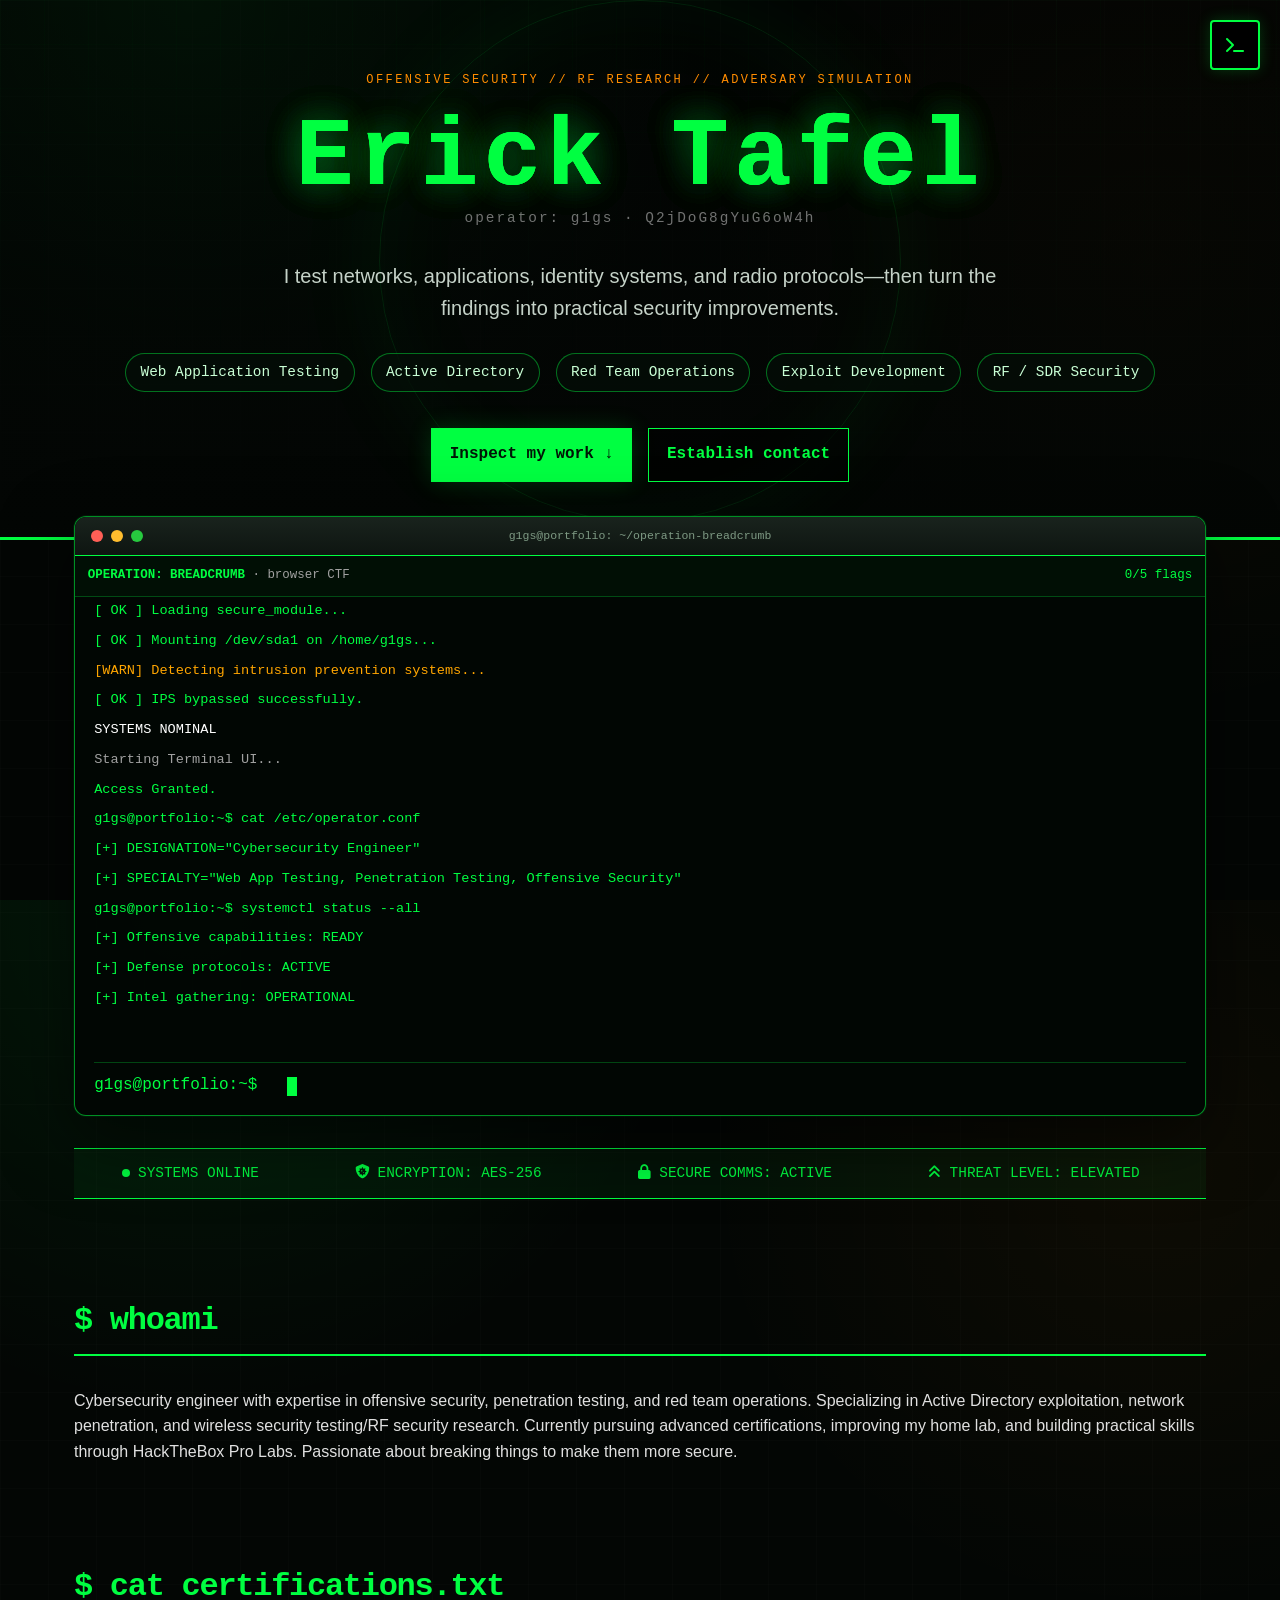
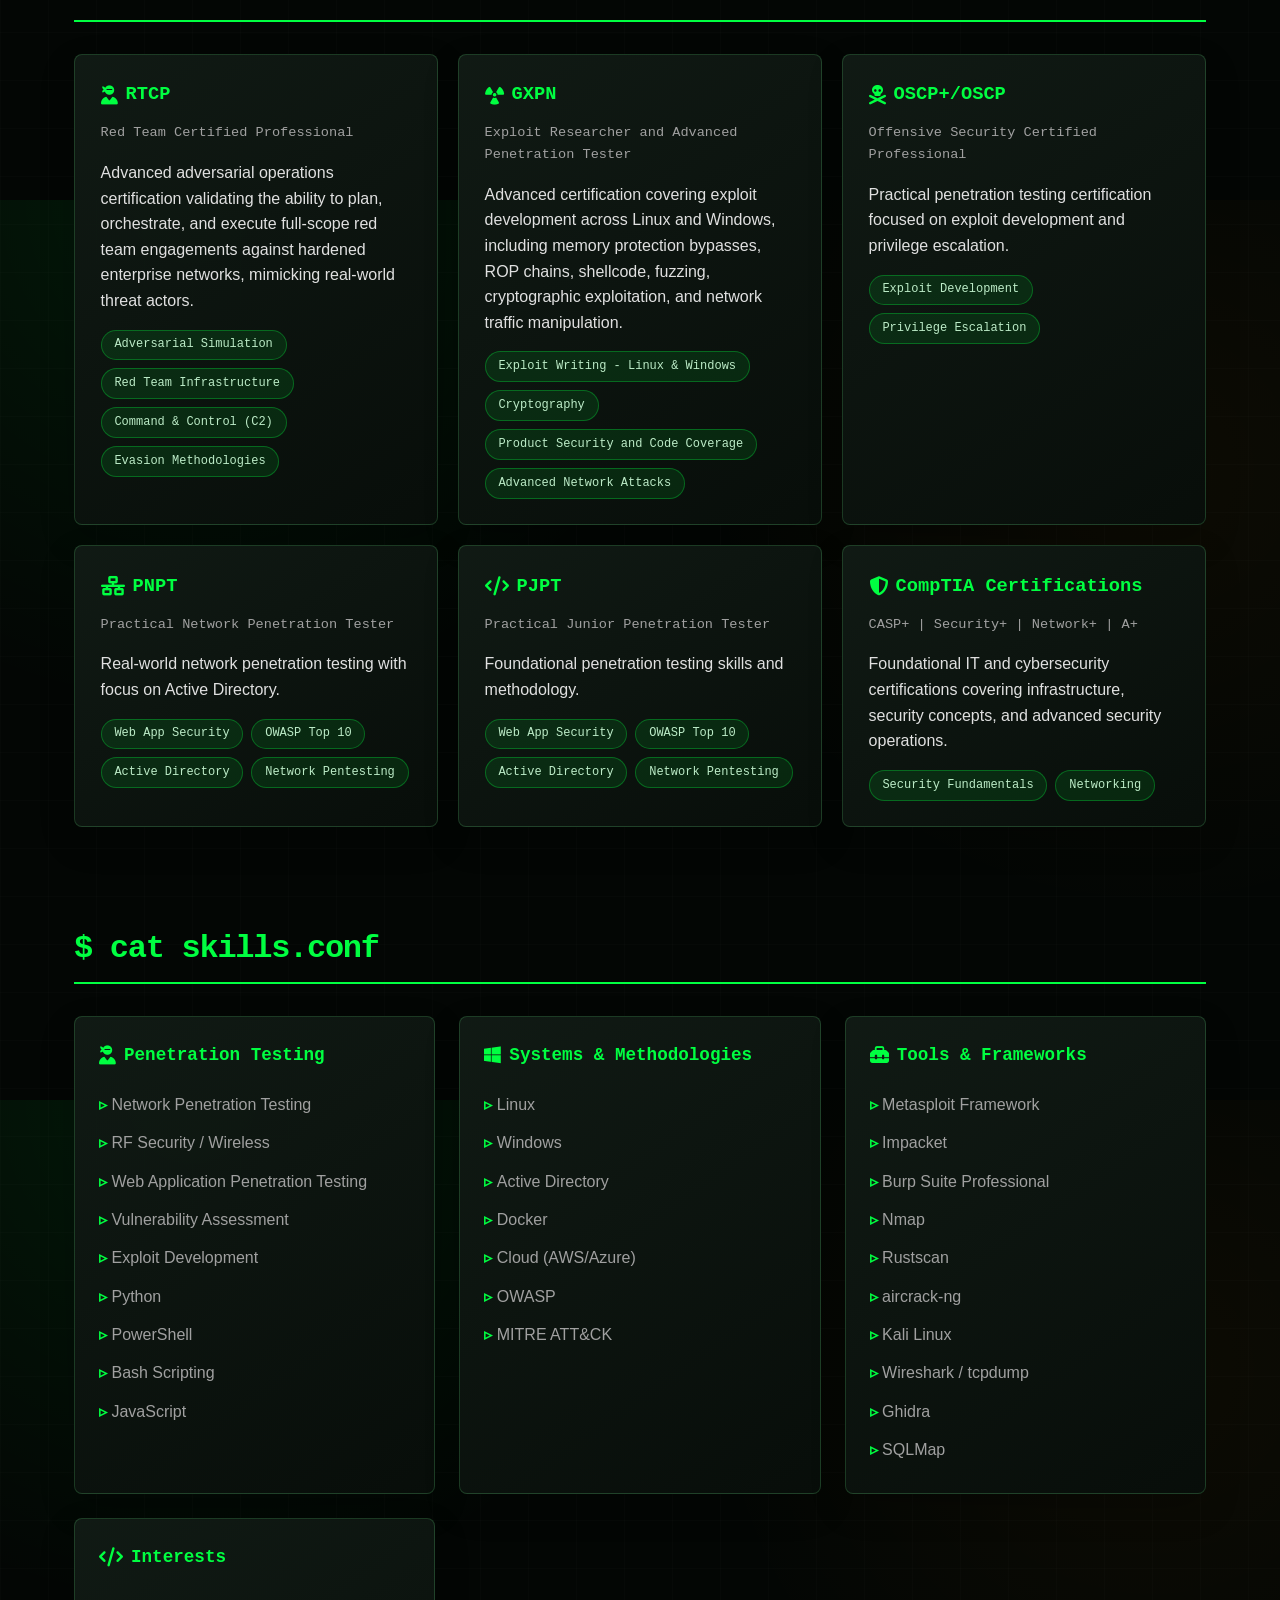
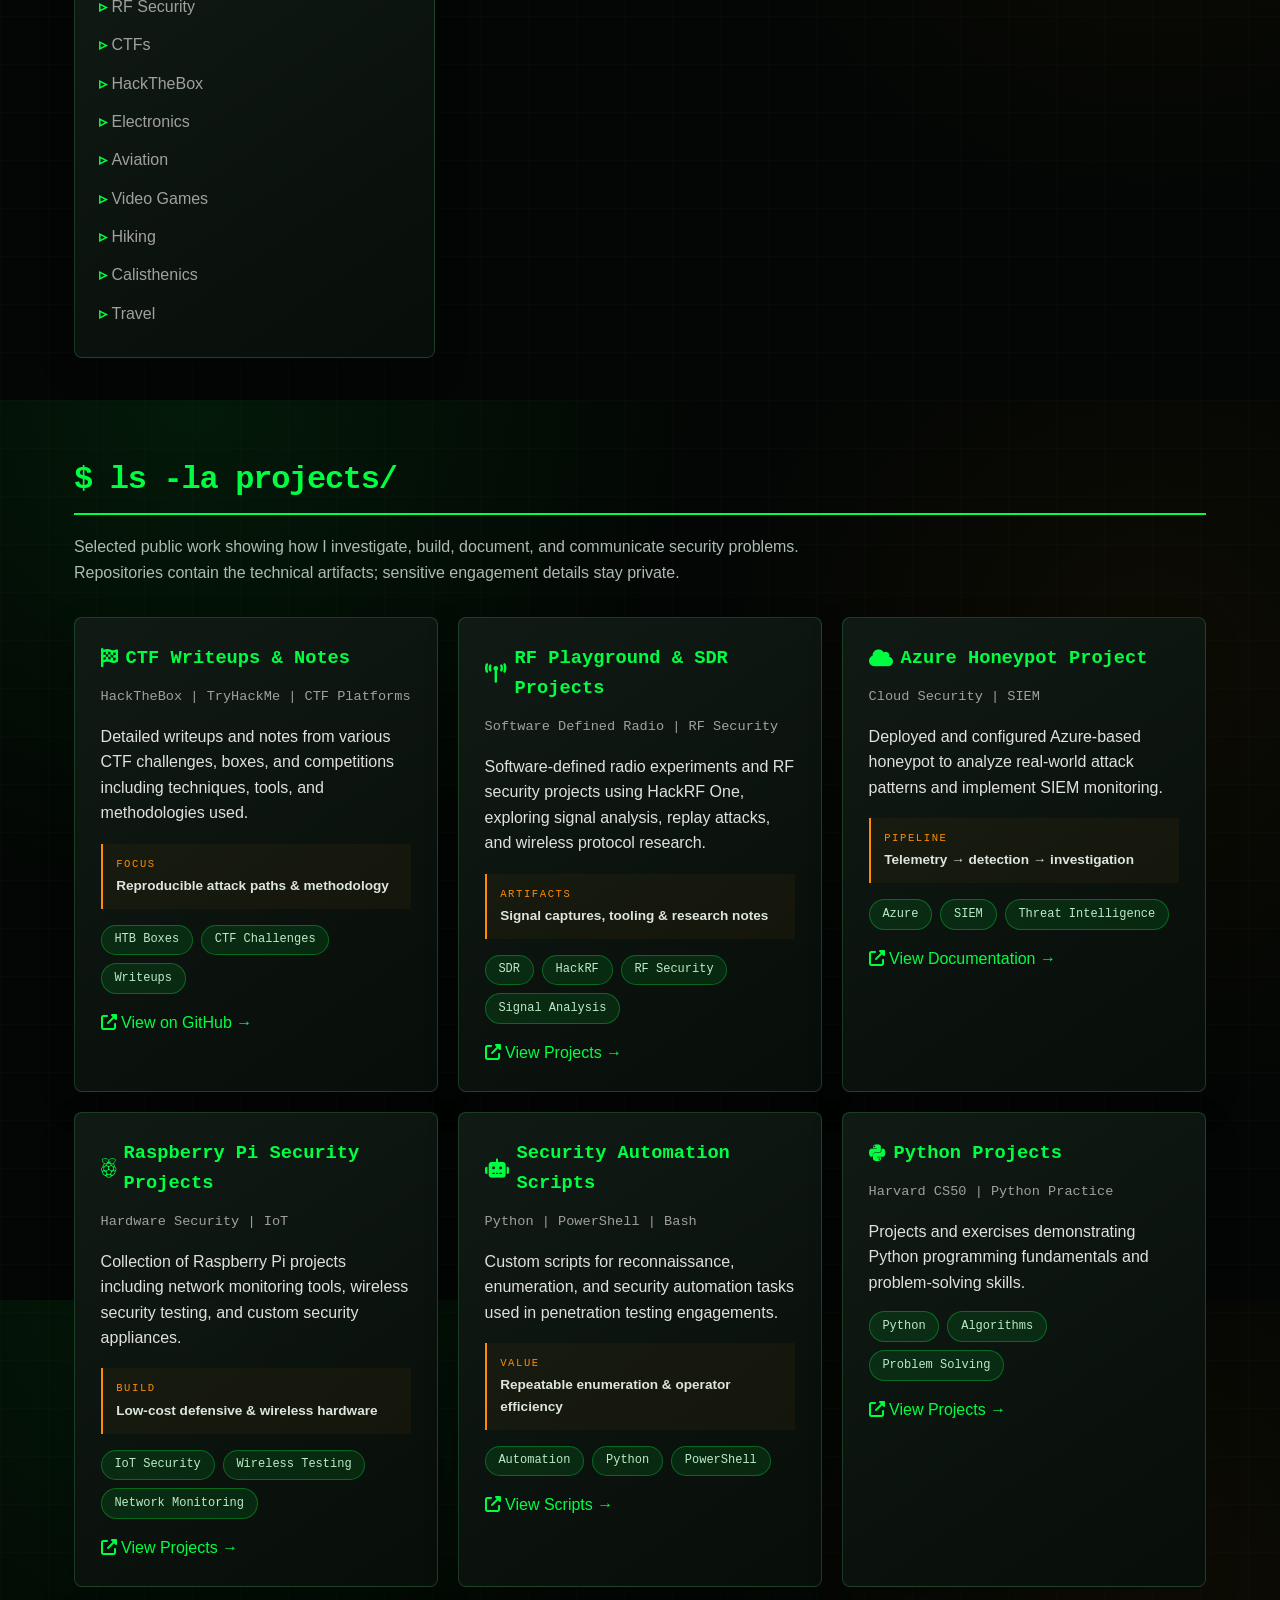
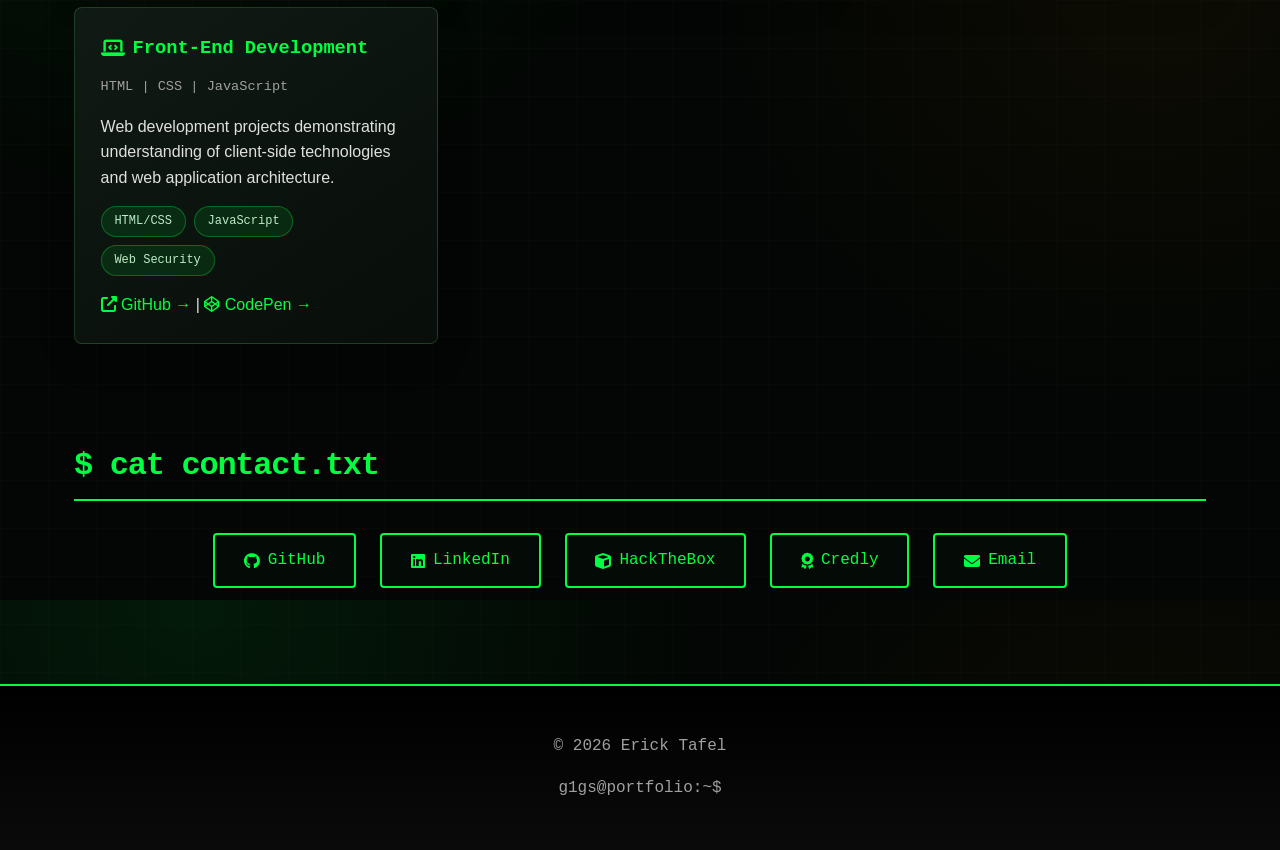
==== index.html @ f191cb21 "Add files via upload" ====
<!DOCTYPE html>
<html lang="en">
<head>
    <meta charset="UTF-8">
    <meta name="viewport" content="width=device-width, initial-scale=1.0">
    <meta name="description" content="Erick Tafel — offensive security engineer specializing in penetration testing, Active Directory, exploit development, and RF security research.">
    <meta name="theme-color" content="#030604">
    <meta name="referrer" content="strict-origin-when-cross-origin">
    <meta property="og:title" content="Erick Tafel | Offensive Security Engineer">
    <meta property="og:description" content="Penetration testing, adversary simulation, exploit development, and RF security projects.">
    <meta property="og:type" content="website">
    <title>Erick Tafel | Offensive Security Engineer</title>
    <link rel="stylesheet" href="https://cdnjs.cloudflare.com/ajax/libs/font-awesome/6.4.0/css/all.min.css">
    <link rel="stylesheet" href="styles.css">
</head>
<body>
<a class="skip-link" href="#main-content">Skip to content</a>
<nav class="hacker-nav" id="hackerNav">
    <button class="nav-toggle" type="button" aria-label="Toggle navigation" aria-expanded="false" aria-controls="navMenu"><i class="fas fa-terminal"></i></button>
    
    <div class="nav-menu" id="navMenu" aria-hidden="true">
        <a href="#about">WHOAMI</a>
        <a href="#certifications">CERTS</a>
        <a href="#skills">SKILLS</a>
        <a href="#projects">PROJECTS</a>
        <a href="#contact">CONTACT</a>
    </div>
</nav>
    <header class="hero">
        <div class="hero-grid" aria-hidden="true"></div>
        <p class="eyebrow">OFFENSIVE SECURITY // RF RESEARCH // ADVERSARY SIMULATION</p>
        <h1 class="glitch-title" data-text="Erick Tafel">Erick Tafel</h1>
        <p class="alias">operator: g1gs · Q2jDoG8gYuG6oW4h</p>
        <p class="subtitle">I test networks, applications, identity systems, and radio protocols—then turn the findings into practical security improvements.</p>
        <div class="roles" aria-label="Specialties">
            <span class="role-tag">Web Application Testing</span>
            <span class="role-tag">Active Directory</span>
            <span class="role-tag">Red Team Operations</span>
            <span class="role-tag">Exploit Development</span>
            <span class="role-tag">RF / SDR Security</span>
        </div>
        <div class="hero-actions">
            <a class="primary-action" href="#projects">Inspect my work <span aria-hidden="true">↓</span></a>
            <a class="secondary-action" href="#contact">Establish contact</a>
        </div>
    </header>

    <main class="container" id="main-content">
        <!--
        CTF MAINTAINER NOTES — SPOILERS

        Flags:
        1. g1gs{d0t_f1l3s_l34v3_f00tpr1nts}
        2. g1gs{c0nf1g_l34ks_b3c0m3_1n1t14l_4cc3ss}
        3. g1gs{cr3d_r3us3_0p3ns_s1d3_d00rs}
        4. g1gs{m1sc0nf1gur3d_b4ckups_br34k_b0und4r13s}
        5. g1gs{r00t_c4us3_1s_4lw4ys_th3_g04l}

        Shorthand solution:
        1. cd projects; ls -la; cd .archive; cat flag01.txt; cat next.txt
        2. cd /var/www/portal; ls -la; cat .env
        3. su websvc orbital-demo-47; cat user.txt; cat ops-note.txt
        4. sudo -l; run sudo backupctl with the two-hyphen read-manifest option
        5. run sudo backupctl with the two-hyphen restore option and ../../bin/sh; cat /root/root.txt

        The phrase "two-hyphen" is used because literal consecutive hyphens are invalid inside HTML comments.
        -->
        <!-- Interactive Terminal -->
<div class="terminal">
    <div class="terminal-header" aria-hidden="true">
        <div class="terminal-btn"></div>
        <div class="terminal-btn"></div>
        <div class="terminal-btn"></div>
        <span class="terminal-title">g1gs@portfolio: ~/operation-breadcrumb</span>
    </div>
    <div class="terminal-kicker"><span><strong>OPERATION: BREADCRUMB</strong> · browser CTF</span><span class="ctf-progress" id="ctf-progress">0/5 flags</span></div>
    
    <div class="terminal-output" id="output"></div>
    
    <div class="terminal-input">
    <span class="prompt">g1gs@portfolio:~$</span>
    <div class="input-wrapper">
        <input type="text" id="terminal-command" autocomplete="off" autocapitalize="off" spellcheck="false" aria-label="Terminal command">
        <span class="block-cursor"></span>
    </div>
</div>
</div>
        <div class="status-bar">
            <div class="status-ticker">
                <div class="status-ticker-item">
                    <span class="status-dot"></span>
                    <span> SYSTEMS ONLINE</span>
                </div>
                <div class="status-ticker-item">
                    <span><i class="fas fa-shield-virus"></i> ENCRYPTION: AES-256</span>
                </div>
                <div class="status-ticker-item">
                    <span><i class="fas fa-lock"></i> SECURE COMMS: ACTIVE</span>
                </div>
                <div class="status-ticker-item">
                    <span><i class="fa fa-angle-double-up"></i> THREAT LEVEL: ELEVATED</span>
                </div>
                <div class="status-ticker-item">
                    <span><i class="fas fa-clock"></i> LAST SYNC: LIVE</span>
                </div>
                <div class="status-ticker-item">
                    <span><i class="fas fa-crosshairs"></i> SECTOR: CYBER OPS</span>
                </div>
                <!-- Duplicate for seamless loop -->
                <div class="status-ticker-item">
                    <span class="status-dot"></span>
                    <span>SYSTEMS ONLINE</span>
                </div>
                <div class="status-ticker-item">
                    <span><i class="fas fa-shield-virus"></i> ENCRYPTION: AES-256</span>
                </div>
                <div class="status-ticker-item">
                    <span><i class="fas fa-lock"></i> SECURE COMMS: ACTIVE</span>
                </div>
                <div class="status-ticker-item">
                    <span><i class="fas fa-angle-double-up"></i> THREAT LEVEL: ELEVATED</span>
                </div>
                <div class="status-ticker-item">
                    <span><i class="fas fa-clock"></i> LAST SYNC: LIVE</span>
                </div>
                <div class="status-ticker-item">
                    <span><i class="fas fa-crosshairs"></i> SECTOR: CYBER OPS</span>
                </div>
            </div>
        </div>
        <!-- About -->
        <section id="about">
            <h2> $ whoami</h2>
            <p>Cybersecurity engineer with expertise in offensive security, penetration testing, and red team operations. Specializing in Active Directory exploitation, network penetration, and wireless security testing/RF security research. Currently pursuing advanced certifications, improving my home lab, and building practical skills through HackTheBox Pro Labs. Passionate about breaking things to make them more secure.</p>
        </section>

        <!-- Certifications -->
        <section id="certifications">
            <h2> $ cat certifications.txt</h2>
            <div class="cards">
                <div class="card">
                    <h3><i class="fas fa-user-ninja"></i> RTCP</h3>
                    <p class="card-meta">Red Team Certified Professional</p>
                    <p>Advanced adversarial operations certification validating the ability to plan, orchestrate, and execute full-scope red team engagements against hardened enterprise networks, mimicking real-world threat actors.</p>
                    <div class="tags">
                        <span class="tag">Adversarial Simulation</span>
                        <span class="tag">Red Team Infrastructure</span>
                        <span class="tag">Command & Control (C2)</span>
                        <span class="tag">Evasion Methodologies</span>
                    </div>
                </div>
                <div class="card">
                    <h3><i class="fas fa-radiation"></i> GXPN</h3>
                    <p class="card-meta">Exploit Researcher and Advanced Penetration Tester</p>
                    <p>Advanced certification covering exploit development across Linux and Windows, including memory protection bypasses, ROP chains, shellcode, fuzzing, cryptographic exploitation, and network traffic manipulation.</p>
                    <div class="tags">
                        <span class="tag">Exploit Writing - Linux & Windows</span>
                        <span class="tag">Cryptography</span>
                        <span class="tag">Product Security and Code Coverage</span>
                        <span class="tag">Advanced Network Attacks</span>
                    </div>
                </div>
                <div class="card">
                    <h3><i class="fas fa-skull-crossbones"></i> OSCP+/OSCP</h3>
                    <p class="card-meta">Offensive Security Certified Professional</p>
                    <p>Practical penetration testing certification focused on exploit development and privilege escalation.</p>
                    <div class="tags">
                        <span class="tag">Exploit Development</span>
                        <span class="tag">Privilege Escalation</span>
                    </div>
                </div>
                <div class="card">
                    <h3><i class="fas fa-network-wired"></i> PNPT</h3>
                    <p class="card-meta">Practical Network Penetration Tester</p>
                    <p>Real-world network penetration testing with focus on Active Directory.</p>
                    <div class="tags">
                        <span class="tag">Web App Security</span>
                        <span class="tag">OWASP Top 10</span>
                        <span class="tag">Active Directory</span>
                        <span class="tag">Network Pentesting</span>
                    </div>
                </div>
                <div class="card">
                    <h3><i class="fas fa-code"></i> PJPT</h3>
                    <p class="card-meta">Practical Junior Penetration Tester</p>
                    <p>Foundational penetration testing skills and methodology.</p>
                    <div class="tags">
                        <span class="tag">Web App Security</span>
                        <span class="tag">OWASP Top 10</span>
                        <span class="tag">Active Directory</span>
                        <span class="tag">Network Pentesting</span>
                    </div>
                </div>
                <div class="card">
                    <h3><i class="fas fa-shield-alt"></i> CompTIA Certifications</h3>
                    <p class="card-meta">CASP+ | Security+ | Network+ | A+</p>
                    <p>Foundational IT and cybersecurity certifications covering infrastructure, security concepts, and advanced security operations.</p>
                    <div class="tags">
                        <span class="tag">Security Fundamentals</span>
                        <span class="tag">Networking</span>
                    </div>
                </div>
            </div>
        </section>

        <!-- Skills -->
        <section id="skills">
            <h2> $ cat skills.conf</h2>
            <div class="skills-grid">
                <div class="skill-category">
                    <h3><i class="fas fa-user-ninja"></i> Penetration Testing</h3>
                    <ul>
                        <li>Network Penetration Testing</li>
                        <li>RF Security / Wireless</li>
                        <li>Web Application Penetration Testing</li>
                        <li>Vulnerability Assessment</li>
                        <li>Exploit Development</li>
                        <li>Python</li>
                        <li>PowerShell</li>
                        <li>Bash Scripting</li>
                        <li>JavaScript</li>
                    </ul>
                </div>
                <div class="skill-category">
                    <h3><i class="fab fa-windows"></i> Systems & Methodologies</h3>
                    <ul>
                        <li>Linux</li>
                        <li>Windows</li>
                        <li>Active Directory</li>
                        <li>Docker</li>
                        <li>Cloud (AWS/Azure)</li>
                        <li>OWASP</li>
                        <li>MITRE ATT&CK</li>
                    </ul>
                </div>
                <div class="skill-category">
                    <h3><i class="fas fa-toolbox"></i> Tools & Frameworks</h3>
                    <ul>
                        <li>Metasploit Framework</li>
                        <li>Impacket</li>
                        <li>Burp Suite Professional</li>
                        <li>Nmap</li>
                        <li>Rustscan</li>
                        <li>aircrack-ng</li>
                        <li>Kali Linux</li>
                        <li>Wireshark / tcpdump</li>
                        <li>Ghidra</li>
                        <li>SQLMap</li>
                    </ul>
                </div>
                <div class="skill-category">
                    <h3><i class="fas fa-code"></i> Interests</h3>
                    <ul>
                        <li>RF Security</li>
                        <li>CTFs</li>
                        <li>HackTheBox</li>
                        <li>Electronics</li>
                        <li>Aviation</li>
                        <li>Video Games</li>
                        <li>Hiking</li>
                        <li>Calisthenics</li>
                        <li>Travel</li>
                    </ul>
                </div>
            </div>
        </section>

        <!-- Projects -->
        <section id="projects">
            <h2> $ ls -la projects/</h2>
            <p class="section-intro">Selected public work showing how I investigate, build, document, and communicate security problems. Repositories contain the technical artifacts; sensitive engagement details stay private.</p>
            <div class="cards">
                <div class="card">
                    <h3><i class="fas fa-flag-checkered"></i> CTF Writeups & Notes</h3>
                    <p class="card-meta">HackTheBox | TryHackMe | CTF Platforms</p>
                    <p>Detailed writeups and notes from various CTF challenges, boxes, and competitions including techniques, tools, and methodologies used.</p>
                    <div class="project-proof"><span>FOCUS</span><strong>Reproducible attack paths & methodology</strong></div>
                    <div class="tags">
                        <span class="tag">HTB Boxes</span>
                        <span class="tag">CTF Challenges</span>
                        <span class="tag">Writeups</span>
                    </div>
                    <p style="margin-top: 1rem;"><a href="https://github.com/ericktafel1/CTFs" target="_blank" rel="noopener noreferrer"><i class="fas fa-external-link-alt"></i> View on GitHub →</a></p>
                </div>
                <div class="card">
                    <h3><i class="fas fa-broadcast-tower"></i> RF Playground & SDR Projects</h3>
                    <p class="card-meta">Software Defined Radio | RF Security</p>
                    <p>Software-defined radio experiments and RF security projects using HackRF One, exploring signal analysis, replay attacks, and wireless protocol research.</p>
                    <div class="project-proof"><span>ARTIFACTS</span><strong>Signal captures, tooling & research notes</strong></div>
                        <div class="tags">
                            <span class="tag">SDR</span>
                            <span class="tag">HackRF</span>
                            <span class="tag">RF Security</span>
                            <span class="tag">Signal Analysis</span>
                        </div>
                        <p style="margin-top: 1rem;"><a href="https://github.com/ericktafel1/RF-Playground" target="_blank" rel="noopener noreferrer"><i class="fas fa-external-link-alt"></i> View Projects →</a></p>
                </div>
                <div class="card">
                    <h3><i class="fas fa-cloud"></i> Azure Honeypot Project</h3>
                    <p class="card-meta">Cloud Security | SIEM</p>
                    <p>Deployed and configured Azure-based honeypot to analyze real-world attack patterns and implement SIEM monitoring.</p>
                    <div class="project-proof"><span>PIPELINE</span><strong>Telemetry → detection → investigation</strong></div>
                    <div class="tags">
                        <span class="tag">Azure</span>
                        <span class="tag">SIEM</span>
                        <span class="tag">Threat Intelligence</span>
                    </div>
                    <p style="margin-top: 1rem;"><a href="https://github.com/ericktafel1/AzureHoneypot" target="_blank" rel="noopener noreferrer"><i class="fas fa-external-link-alt"></i> View Documentation →</a></p>
                </div>
                <div class="card">
                    <h3><i class="fab fa-raspberry-pi"></i> Raspberry Pi Security Projects</h3>
                    <p class="card-meta">Hardware Security | IoT</p>
                    <p>Collection of Raspberry Pi projects including network monitoring tools, wireless security testing, and custom security appliances.</p>
                    <div class="project-proof"><span>BUILD</span><strong>Low-cost defensive & wireless hardware</strong></div>
                    <div class="tags">
                        <span class="tag">IoT Security</span>
                        <span class="tag">Wireless Testing</span>
                        <span class="tag">Network Monitoring</span>
                    </div>
                    <p style="margin-top: 1rem;"><a href="https://github.com/ericktafel1/RaspberryPiProjects" target="_blank" rel="noopener noreferrer"><i class="fas fa-external-link-alt"></i> View Projects →</a></p>
                </div>
                <div class="card">
                    <h3><i class="fas fa-robot"></i> Security Automation Scripts</h3>
                    <p class="card-meta">Python | PowerShell | Bash</p>
                    <p>Custom scripts for reconnaissance, enumeration, and security automation tasks used in penetration testing engagements.</p>
                    <div class="project-proof"><span>VALUE</span><strong>Repeatable enumeration & operator efficiency</strong></div>
                    <div class="tags">
                        <span class="tag">Automation</span>
                        <span class="tag">Python</span>
                        <span class="tag">PowerShell</span>
                    </div>
                    <p style="margin-top: 1rem;"><a href="https://github.com/ericktafel1/Scripts" target="_blank" rel="noopener noreferrer"><i class="fas fa-external-link-alt"></i> View Scripts →</a></p>
                </div>
                <div class="card">
                    <h3><i class="fab fa-python"></i> Python Projects</h3>
                    <p class="card-meta">Harvard CS50 | Python Practice</p>
                    <p>Projects and exercises demonstrating Python programming fundamentals and problem-solving skills.</p>
                    <div class="tags">
                        <span class="tag">Python</span>
                        <span class="tag">Algorithms</span>
                        <span class="tag">Problem Solving</span>
                    </div>
                    <p style="margin-top: 1rem;"><a href="https://github.com/ericktafel1/CS50" target="_blank" rel="noopener noreferrer"><i class="fas fa-external-link-alt"></i> View Projects →</a></p>
                </div>
                <div class="card">
                    <h3><i class="fas fa-laptop-code"></i> Front-End Development</h3>
                    <p class="card-meta">HTML | CSS | JavaScript</p>
                    <p>Web development projects demonstrating understanding of client-side technologies and web application architecture.</p>
                    <div class="tags">
                        <span class="tag">HTML/CSS</span>
                        <span class="tag">JavaScript</span>
                        <span class="tag">Web Security</span>
                    </div>
                    <p style="margin-top: 1rem;"><a href="https://github.com/ericktafel1/Front_End_Development" target="_blank" rel="noopener noreferrer"><i class="fas fa-external-link-alt"></i> GitHub →</a> | <a href="https://codepen.io/ericktafel" target="_blank" rel="noopener noreferrer"><i class="fab fa-codepen"></i> CodePen →</a></p>
                </div>
            </div>
        </section>

        <!-- Contact -->
        <section id="contact">
            <h2> $ cat contact.txt</h2>
            <div class="contact-links">
                <a href="https://github.com/ericktafel1" class="contact-link" target="_blank" rel="noopener noreferrer"><i class="fab fa-github"></i> GitHub</a>
                <a href="https://www.linkedin.com/in/ericktafel" class="contact-link" target="_blank" rel="noopener noreferrer"><i class="fab fa-linkedin"></i> LinkedIn</a>
                <a href="https://app.hackthebox.com/profile/1321737" class="contact-link" target="_blank" rel="noopener noreferrer"><i class="fas fa-cube"></i> HackTheBox</a>
                <a href="https://www.credly.com/users/erick-tafel/badges" class="contact-link" target="_blank" rel="noopener noreferrer"><i class="fas fa-award"></i> Credly</a>
                <a href="mailto:tafel_sec@protonmail.com" class="contact-link"><i class="fas fa-envelope"></i> Email</a>
            </div>
        </section>
    </main>

    <footer>
        <p>&copy; <span id="year"></span> Erick Tafel</p>
        <p class="footer-prompt">
            <span>g1gs@portfolio:~$</span>
            <span class="cursor"></span>
        </p>
    </footer>
<script src="terminal.js" defer></script>
---- styles.css ----
.hacker-nav {
    position: fixed;
    top: 20px;
    right: 20px;
    z-index: 9999; /* Ensures it stays above everything */
    display: flex;
    flex-direction: column;
    align-items: flex-end;
}

/* The small square hacker symbol */
.nav-toggle {
    width: 50px;
    height: 50px;
    background: #000;
    border: 2px solid var(--neon-green);
    color: var(--neon-green);
    display: flex;
    align-items: center;
    justify-content: center;
    cursor: pointer;
    border-radius: 4px;
    font-size: 1.5rem;
    box-shadow: 0 0 15px rgba(0, 255, 65, 0.2);
    transition: all 0.3s ease;
}

.nav-toggle:hover {
    box-shadow: 0 0 20px var(--neon-green);
    background: var(--neon-green);
    color: #000;
}

/* The hidden menu container */
.nav-menu {
    margin-top: 10px;
    background: rgba(0, 0, 0, 0.95);
    border: 1px solid var(--neon-green);
    padding: 20px;
    display: flex;
    flex-direction: column;
    gap: 15px;
    transform: translateX(120%); /* Hidden by default */
    transition: transform 0.4s cubic-bezier(0.175, 0.885, 0.32, 1.275);
}

/* The active state (when clicked) */
.hacker-nav.active .nav-menu {
    transform: translateX(0);
}

.nav-menu a {
    color: var(--glitch-white);
    text-decoration: none;
    font-size: 0.9rem;
    letter-spacing: 2px;
    transition: 0.3s;
}

.nav-menu a:hover {
    color: var(--neon-green);
    text-shadow: 0 0 5px var(--neon-green);
}
@media (max-width: 768px) {
    .top-nav { padding: 0.5rem; width: 100%; justify-content: center; }
    .nav-links { gap: 0.8rem; font-size: 0.7rem; }
}
        * {
            margin: 0;
            padding: 0;
            box-sizing: border-box;
        }

        :root {
            --neon-green: #00ff41;
            --dark-bg: #000000;
            --card-bg: #1a1a1a;
            --text-primary: #e0e0e0;
            --text-secondary: #a0a0a0;
            --glitch-orange: #ff8c00;
            --glitch-white: #ffffff;
            --glitch-green: #00ff41;
        }

        body {
            font-family: 'Courier New', monospace;
            background: var(--dark-bg);
            color: var(--text-primary);
            line-height: 1.6;
            overflow-x: hidden;
        }

.container {
    width: 100%;
    max-width: 1200px;
    margin: 0 auto;
    padding: 1rem; /* Reduced from 2rem to give more space on small screens */
}

/* Updated Glitch Animation - 8s Loop */
.glitch-title {
    position: relative;
    color: var(--glitch-green);
    font-size: 4rem;
    letter-spacing: 5px;
    /* This ensures the main text stays visible */
    z-index: 1;
}

/* Creating the glitch layers using pseudo-elements */
.glitch-title::before,
.glitch-title::after {
    content: attr(data-text);
    position: absolute;
    top: 0; left: 0; width: 100%; height: 100%;
    /* 8s total loop, but the action happens in the first 1s */
    animation: glitch-rapid 8s infinite linear;
}

@keyframes glitch-rapid {
    /* 0% to 10% is the fast glitching (0.8 seconds of action) */
    0% { clip-path: inset(80% 0 1% 0); transform: translate(-5px); opacity: 1; }
    2% { clip-path: inset(10% 0 70% 0); transform: translate(5px); }
    4% { clip-path: inset(40% 0 43% 0); transform: translate(-5px); }
    6% { clip-path: inset(10% 0 20% 0); transform: translate(5px); }
    8% { clip-path: inset(25% 0 50% 0); transform: translate(-2px); }
    10% { clip-path: inset(0 0 0 0); transform: translate(0); opacity: 1; }
    /* 10.1% to 100% is the "still" period (7.2 seconds of silence) */
    10.1%, 100% { clip-path: inset(0 0 0 0); transform: translate(0); opacity: 0; }
}
        
header {
    text-align: center;
    padding: 2rem 2rem; /* Reduced padding from 4rem */
    background: linear-gradient(135deg, var(--dark-bg) 0%, #0a0a0a 100%);
    border-bottom: 3px solid var(--neon-green);
    margin-bottom: 1rem; /* This is the main gap fix */
    position: relative;
}

        .alias {
            font-size: 0.9rem;
            color: var(--text-secondary);
            opacity: 0.7;
            margin-bottom: 0.5rem;
            letter-spacing: 2px;
            font-family: monospace;
        }

        .subtitle {
            font-size: 1.3rem;
            color: var(--text-primary);
            margin: 1rem 0;
            font-weight: 300;
        }

        .roles {
            display: flex;
            gap: 1rem;
            justify-content: center;
            flex-wrap: wrap;
            margin-top: 1.5rem;
        }

        .role-tag {
            padding: 0.6rem 1.2rem;
            background: rgba(0, 255, 65, 0.05);
            border: 2px solid var(--neon-green);
            border-radius: 4px;
            font-size: 0.9rem;
            transition: all 0.3s ease;
        }

        .role-tag:hover {
            background: rgba(0, 255, 65, 0.15);
            box-shadow: 0 0 15px rgba(0, 255, 65, 0.3);
        }

        /* Status Indicators */
        /* Status Bar - Side Scrolling Ticker */
        .status-bar {
            background: rgba(0, 255, 65, 0.05);
            border-top: 1px solid var(--neon-green);
            border-bottom: 1px solid var(--neon-green);
            overflow: hidden;
            padding: 0.8rem 0;
            position: relative;
            margin-top: 2rem;
        }

        .status-ticker {
            display: flex;
            animation: scroll-left 90s linear infinite;
            white-space: nowrap;
        }

        .status-ticker-item {
            display: inline-flex;
            align-items: center;
            gap: 0.5rem;
            padding: 0 3rem;
            font-size: 0.9rem;
            color: var(--neon-green);
        }

        @keyframes scroll-left {
            0% {
                transform: translateX(0);
            }
            100% {
                transform: translateX(-100%);
            }
        }

        .status-dot {
            width: 8px;
            height: 8px;
            border-radius: 50%;
            background: var(--neon-green);
            animation: pulse 2s infinite;
        }

        @keyframes pulse {
            0%, 100% { opacity: 1; }
            50% { opacity: 0.3; }
        }

        /* Terminal */
.terminal {
    background: #000;
    border: 2px solid var(--neon-green);
    border-radius: 8px;
    padding: 10px; /* Reduced for mobile */
    margin: 1rem 0;
    display: flex;
    flex-direction: column;
    min-height: 400px;
    max-height: 600px; /* Limits height so it doesn't grow forever */
    overflow: hidden; /* Prevents horizontal spill */
    width: 100%;
}



.terminal-header {
    display: flex;
    gap: 8px; 
    padding: 10px;
    background: #1a1a1a;
    border-bottom: 1px solid var(--neon-green);
    border-radius: 8px 8px 0 0;
}

.terminal-btn {
    width: 12px;
    height: 12px;
    border-radius: 50%;
}

        .terminal-output {
    flex: 1;
    overflow-y: auto; /* Scroll up and down */
    overflow-x: hidden; /* Stop horizontal scrolling */
    word-wrap: break-word; /* Forces long text to wrap */
    word-break: break-all;
    font-size: 0.85rem; /* Slightly smaller for mobile */
}

        .terminal-line {
            margin: 0.5rem 0;
        }

        .terminal-line a {
            color: var(--glitch-cyan);
            text-decoration: underline;
        }

        .terminal-line a:hover {
            color: var(--neon-green);
        }

        .prompt {
            color: var(--neon-green);
            white-space: nowrap; /* Prevents the $ from ever jumping to a new line */
            margin-right: 10px; /* Space between $ and where you type */
            flex-shrink: 0;
        }
/* Colors for the header buttons */
.terminal-btn:nth-child(1) { background: #ff5f56; } /* Red */
.terminal-btn:nth-child(2) { background: #ffbd2e; } /* Yellow */
.terminal-btn:nth-child(3) { background: #27c93f; } /* Green */
/* Ensure the input starts immediately after the prompt */
.terminal-input {
    display: flex; /* Keeps prompt and input side-by-side */
    align-items: center;
    gap: 10px;
    width: 100%;
    background: transparent;
    position: relative; /* Essential for absolute cursor positioning if used */
}

/* --- TERMINAL CURSOR FIX --- */
.input-wrapper {
    display: flex;
    flex: 1;
    align-items: center;
}

#terminal-command {
    background: transparent;
    border: none;
    outline: none;
    color: var(--neon-green);
    font-family: 'Courier New', monospace;
    font-size: 1rem;
    padding: 0;
    margin: 0;
    width: 1ch; /* Start small */
    max-width: 100%;
    flex: 0 1 auto; /* Allows it to grow with text */
    caret-color: transparent; /* Hides default line */
}

.terminal-kicker { display:flex; justify-content:space-between; gap:1rem; padding:.65rem .8rem; color:var(--text-secondary); font-size:.78rem; border-bottom:1px solid rgba(0,255,65,.25); }
.terminal-kicker strong, .ctf-progress { color:var(--neon-green); }
.terminal:focus-within { box-shadow:0 0 28px rgba(0,255,65,.16); }
.terminal-input { border-top:1px solid rgba(0,255,65,.25); padding-top:.65rem; }
.terminal-line.success { color:#8dffab !important; border-left:2px solid var(--neon-green); padding-left:.65rem; }
.terminal-line.error { color:#ff8b8b !important; }
.terminal-line.muted { color:var(--text-secondary) !important; }
.skip-link { position:fixed; left:1rem; top:-5rem; z-index:10000; background:var(--neon-green); color:#000; padding:.7rem 1rem; }
.skip-link:focus { top:1rem; }
.nav-toggle { font:inherit; }
.nav-menu[aria-hidden="true"] { visibility:hidden; }
a:focus-visible, button:focus-visible, input:focus-visible { outline:2px solid #fff; outline-offset:4px; }
 (prefers-reduced-motion: reduce) { *, *::before, *::after { animation-duration:.01ms !important; animation-iteration-count:1 !important; scroll-behavior:auto !important; } }

.block-cursor {
    display: inline-block;
    width: 10px;
    height: 1.2rem;
    background: var(--neon-green);
    animation: blink 1s step-end infinite;
}

@keyframes blink {
    50% { opacity: 0; }
}

        /* Sections */
        section {
            margin: 4rem 0;
        }

        h2 {
            font-size: 2rem;
            color: var(--neon-green);
            margin-bottom: 2rem;
            padding-bottom: 0.5rem;
            border-bottom: 2px solid var(--neon-green);
            display: flex;
            align-items: center;
            gap: 1rem;
        }

        h2 i {
            font-size: 1.5rem;
        }

        /* Cards */
        .cards {
            display: grid;
            grid-template-columns: repeat(auto-fit, minmax(320px, 1fr));
            gap: 2rem;
            margin-top: 2rem;
        }

        .card {
            background: var(--card-bg);
            padding: 2rem;
            border-radius: 8px;
            border: 1px solid rgba(0, 255, 65, 0.2);
            transition: all 0.3s ease;
            position: relative;
        }

        .card::before {
            content: '';
            position: absolute;
            top: 0;
            left: 0;
            right: 0;
            height: 3px;
            background: linear-gradient(90deg, transparent, var(--neon-green), transparent);
            opacity: 0;
            transition: opacity 0.3s ease;
        }

        .card:hover {
            border-color: var(--neon-green);
            box-shadow: 0 5px 25px rgba(0, 255, 65, 0.2);
            transform: translateY(-5px);
        }

        .card:hover::before {
            opacity: 1;
        }

        .card h3 {
            color: var(--neon-green);
            margin-bottom: 0.75rem;
            display: flex;
            align-items: center;
            gap: 0.5rem;
        }

        .card h3 i {
            font-size: 1.2rem;
        }

        .card-meta {
            color: var(--text-secondary);
            font-size: 0.85rem;
            margin-bottom: 1rem;
        }

        .card a {
            color: var(--neon-green);
            text-decoration: none;
            border-bottom: 1px solid transparent;
            transition: all 0.3s ease;
        }

        .card a:hover {
            border-bottom: 1px solid var(--neon-green);
            text-shadow: 0 0 5px var(--neon-green);
        }

        .tags {
            display: flex;
            flex-wrap: wrap;
            gap: 0.5rem;
            margin-top: 1rem;
        }

        .tag {
            background: rgba(0, 255, 65, 0.1);
            padding: 0.3rem 0.8rem;
            border-radius: 3px;
            font-size: 0.75rem;
            border: 1px solid rgba(0, 255, 65, 0.3);
        }

        /* Skills Grid */
        .skills-grid {
            display: grid;
            grid-template-columns: repeat(auto-fit, minmax(280px, 1fr));
            gap: 1.5rem;
        }

        .skill-category {
            background: var(--card-bg);
            padding: 1.5rem;
            border-radius: 8px;
            border-left: 4px solid var(--neon-green);
            transition: all 0.3s ease;
        }

        .skill-category:hover {
            box-shadow: 0 5px 20px rgba(0, 255, 65, 0.15);
            transform: translateX(5px);
        }

        .skill-category h3 {
            color: var(--neon-green);
            margin-bottom: 1rem;
            font-size: 1.1rem;
            display: flex;
            align-items: center;
            gap: 0.5rem;
        }

        .skill-category h3 i {
            font-size: 1.2rem;
        }

        .skill-category ul {
            list-style: none;
        }

        .skill-category li {
            padding: 0.4rem 0;
            color: var(--text-secondary);
            transition: color 0.3s ease;
        }

        .skill-category li:hover {
            color: var(--text-primary);
        }

        .skill-category li:before {
            content: "▹ ";
            color: var(--neon-green);
            font-weight: bold;
        }

        /* Contact Links */
        .contact-links {
            display: flex;
            gap: 1.5rem;
            justify-content: center;
            margin-top: 2rem;
            flex-wrap: wrap;
        }

        .contact-link {
            color: var(--neon-green);
            text-decoration: none;
            padding: 0.8rem 1.8rem;
            border: 2px solid var(--neon-green);
            border-radius: 4px;
            transition: all 0.3s ease;
            display: flex;
            align-items: center;
            gap: 0.5rem;
        }

        .contact-link:hover {
            background: var(--neon-green);
            color: var(--dark-bg);
            box-shadow: 0 0 20px var(--neon-green);
            transform: translateY(-2px);
        }

        /* Footer */
        footer {
            text-align: center;
            padding: 2rem 0;
            margin-top: auto;
            border-top: 2px solid var(--neon-green);
            background: linear-gradient(180deg, var(--dark-bg) 0%, #0a0a0a 100%);
        }

        footer p {
            margin: 1rem 0;
            color: var(--text-secondary);
        }

        /* Responsive */
        @media (max-width: 768px) {
            .glitch-title {
                font-size: 2rem;
            }

            .glitch-footer {
                font-size: 1.2rem;
            }
            .cards {
                grid-template-columns: 1fr;
            }

            h2 {
                font-size: 1.5rem;
            }

            .status-bar {
                gap: 1rem;
            }

            .status-item {
                font-size: 0.8rem;
                padding: 0.4rem 0.8rem;
            }

            .contact-links {
                flex-direction: column;
                align-items: stretch;
            }

            .contact-link {
                width: 100%;
                justify-content: center;
            }

            .terminal-output {
                font-size: 0.8rem;
            }

            .encrypted-badge {
                font-size: 0.75rem;
                padding: 0.3rem 0.8rem;
            }
        }


        html, body {
    height: 100%;
    margin: 0;
    padding: 0;
}

body {
    display: flex;
    flex-direction: column;
    min-height: 100vh;
}

.container {
    flex: 1; /* This pushes the footer down by taking up all available space */
}

footer {
    padding-bottom: 2rem;
}
        /* Mobile Optimizations */
@media (max-width: 768px) {
    .glitch-title {
        font-size: 2.5rem; /* Shrink title so it doesn't wrap weirdly */
        letter-spacing: 2px;
    }

    header {
        padding: 1.5rem 1rem;
    }

    .terminal {
        height: 400px; /* Shorter terminal for mobile screens */
        padding: 10px;
    }

    .terminal-header {
        padding: 5px;
    }

    #terminal-command, .prompt {
        font-size: 0.8rem; /* Smaller text so the prompt fits on one line */
    }

    /* Ensure the BANNER (ASCII Art) doesn't break the layout */
    pre {
        font-size: 8px !important;
        overflow-x: hidden;
    }
}

/* 2026 visual system */
:root { --panel:#0b110e; --panel-2:#101914; --line:rgba(111,255,147,.18); --muted-green:#75b987; }
html { scroll-behavior:smooth; scroll-padding-top:2rem; }
body { background-color:#030604; background-image:radial-gradient(circle at 15% 0%,rgba(0,255,65,.08),transparent 32rem),radial-gradient(circle at 90% 30%,rgba(255,140,0,.045),transparent 28rem),linear-gradient(rgba(255,255,255,.012) 1px,transparent 1px),linear-gradient(90deg,rgba(255,255,255,.012) 1px,transparent 1px); background-size:auto,auto,48px 48px,48px 48px; }
.container { max-width:1180px; padding:0 1.5rem; }
.hero { isolation:isolate; overflow:hidden; min-height:540px; display:grid; place-content:center; justify-items:center; padding:6rem 1.5rem 5rem; background:linear-gradient(180deg,rgba(0,0,0,.35),rgba(3,6,4,.94)); }
.hero::after { content:""; position:absolute; width:520px; height:520px; border:1px solid rgba(0,255,65,.11); border-radius:50%; box-shadow:0 0 100px rgba(0,255,65,.06),inset 0 0 100px rgba(0,255,65,.04); z-index:-1; }
.hero-grid { position:absolute; inset:0; z-index:-2; opacity:.25; background-image:linear-gradient(rgba(0,255,65,.06) 1px,transparent 1px),linear-gradient(90deg,rgba(0,255,65,.06) 1px,transparent 1px); background-size:44px 44px; mask-image:linear-gradient(to bottom,black,transparent 85%); }
.eyebrow { color:var(--glitch-orange); font-size:.75rem; letter-spacing:.2em; margin-bottom:1.25rem; }
.hero .glitch-title { font-size:clamp(3rem,8vw,6rem); line-height:1; text-shadow:0 0 38px rgba(0,255,65,.18); }
.hero .subtitle { max-width:760px; margin:1.4rem auto 0; font-family:Arial,sans-serif; font-size:clamp(1rem,2vw,1.25rem); color:#c5d2c8; }
.hero .roles { margin-top:1.8rem; }
.hero .role-tag { border:1px solid rgba(0,255,65,.42); border-radius:999px; background:rgba(5,15,8,.72); padding:.45rem .9rem; color:#c9ffd5; }
.hero-actions { display:flex; flex-wrap:wrap; justify-content:center; gap:1rem; margin-top:2.25rem; }
.primary-action,.secondary-action { display:inline-flex; align-items:center; gap:.65rem; min-width:180px; justify-content:center; padding:.8rem 1.1rem; border:1px solid var(--neon-green); text-decoration:none; font-weight:bold; }
.primary-action { background:var(--neon-green); color:#001506; box-shadow:0 0 25px rgba(0,255,65,.16); }
.secondary-action { color:var(--neon-green); background:rgba(0,0,0,.5); }
.primary-action:hover,.secondary-action:hover { transform:translateY(-2px); box-shadow:0 8px 30px rgba(0,255,65,.2); }
.terminal { padding:0; margin-top:-2.5rem; position:relative; z-index:2; border:1px solid rgba(0,255,65,.55); border-radius:12px; background:rgba(2,7,4,.96); box-shadow:0 24px 70px rgba(0,0,0,.58),0 0 0 1px rgba(0,255,65,.08); }
.terminal-header { position:relative; align-items:center; padding:.8rem 1rem; border-radius:11px 11px 0 0; background:linear-gradient(180deg,#19231d,#0e1511); }
.terminal-title { position:absolute; left:50%; transform:translateX(-50%); color:#7e9a84; font-size:.72rem; white-space:nowrap; }
.terminal-kicker { background:rgba(0,255,65,.035); }
.terminal-output { padding:1rem 1.2rem; scrollbar-color:var(--neon-green) #071009; }
.terminal-input { margin:0 1.2rem 1rem; width:calc(100% - 2.4rem); }
section { margin:6rem 0; }
section > h2 { font-size:clamp(1.45rem,3vw,2rem); letter-spacing:-.04em; }
.section-intro { max-width:780px; color:#aebbb1; margin:-.8rem 0 2rem; font-family:Arial,sans-serif; font-size:1rem; }
.cards { gap:1.25rem; }
.card,.skill-category { background:linear-gradient(145deg,rgba(17,27,21,.96),rgba(8,14,10,.96)); border:1px solid var(--line); box-shadow:0 14px 35px rgba(0,0,0,.2); }
.card { padding:1.6rem; overflow:hidden; }
.card:hover { transform:translateY(-4px); box-shadow:0 18px 45px rgba(0,0,0,.38),0 0 22px rgba(0,255,65,.08); }
.card p:not(.card-meta),.skill-category li,#about p { font-family:Arial,sans-serif; }
.project-proof { display:grid; gap:.15rem; margin:1.1rem 0 0; padding:.75rem .85rem; border-left:2px solid var(--glitch-orange); background:rgba(255,140,0,.045); }
.project-proof span { color:var(--glitch-orange); font-size:.66rem; letter-spacing:.15em; }
.project-proof strong { color:#dce5de; font-family:Arial,sans-serif; font-size:.85rem; }
.tag { border-radius:999px; color:#bcebc7; }
.contact-link { background:rgba(5,12,7,.7); }
@media (max-width:768px) { .container{padding:0 1rem}.hero{min-height:500px;padding:5rem 1rem 4rem}.hero::after{width:330px;height:330px}.eyebrow{font-size:.62rem}.terminal{margin-top:-1.5rem}.terminal-title{display:none}.terminal-kicker{align-items:flex-start;flex-direction:column;gap:.2rem}section{margin:4.5rem 0}.cards{grid-template-columns:1fr}.card{padding:1.25rem} }
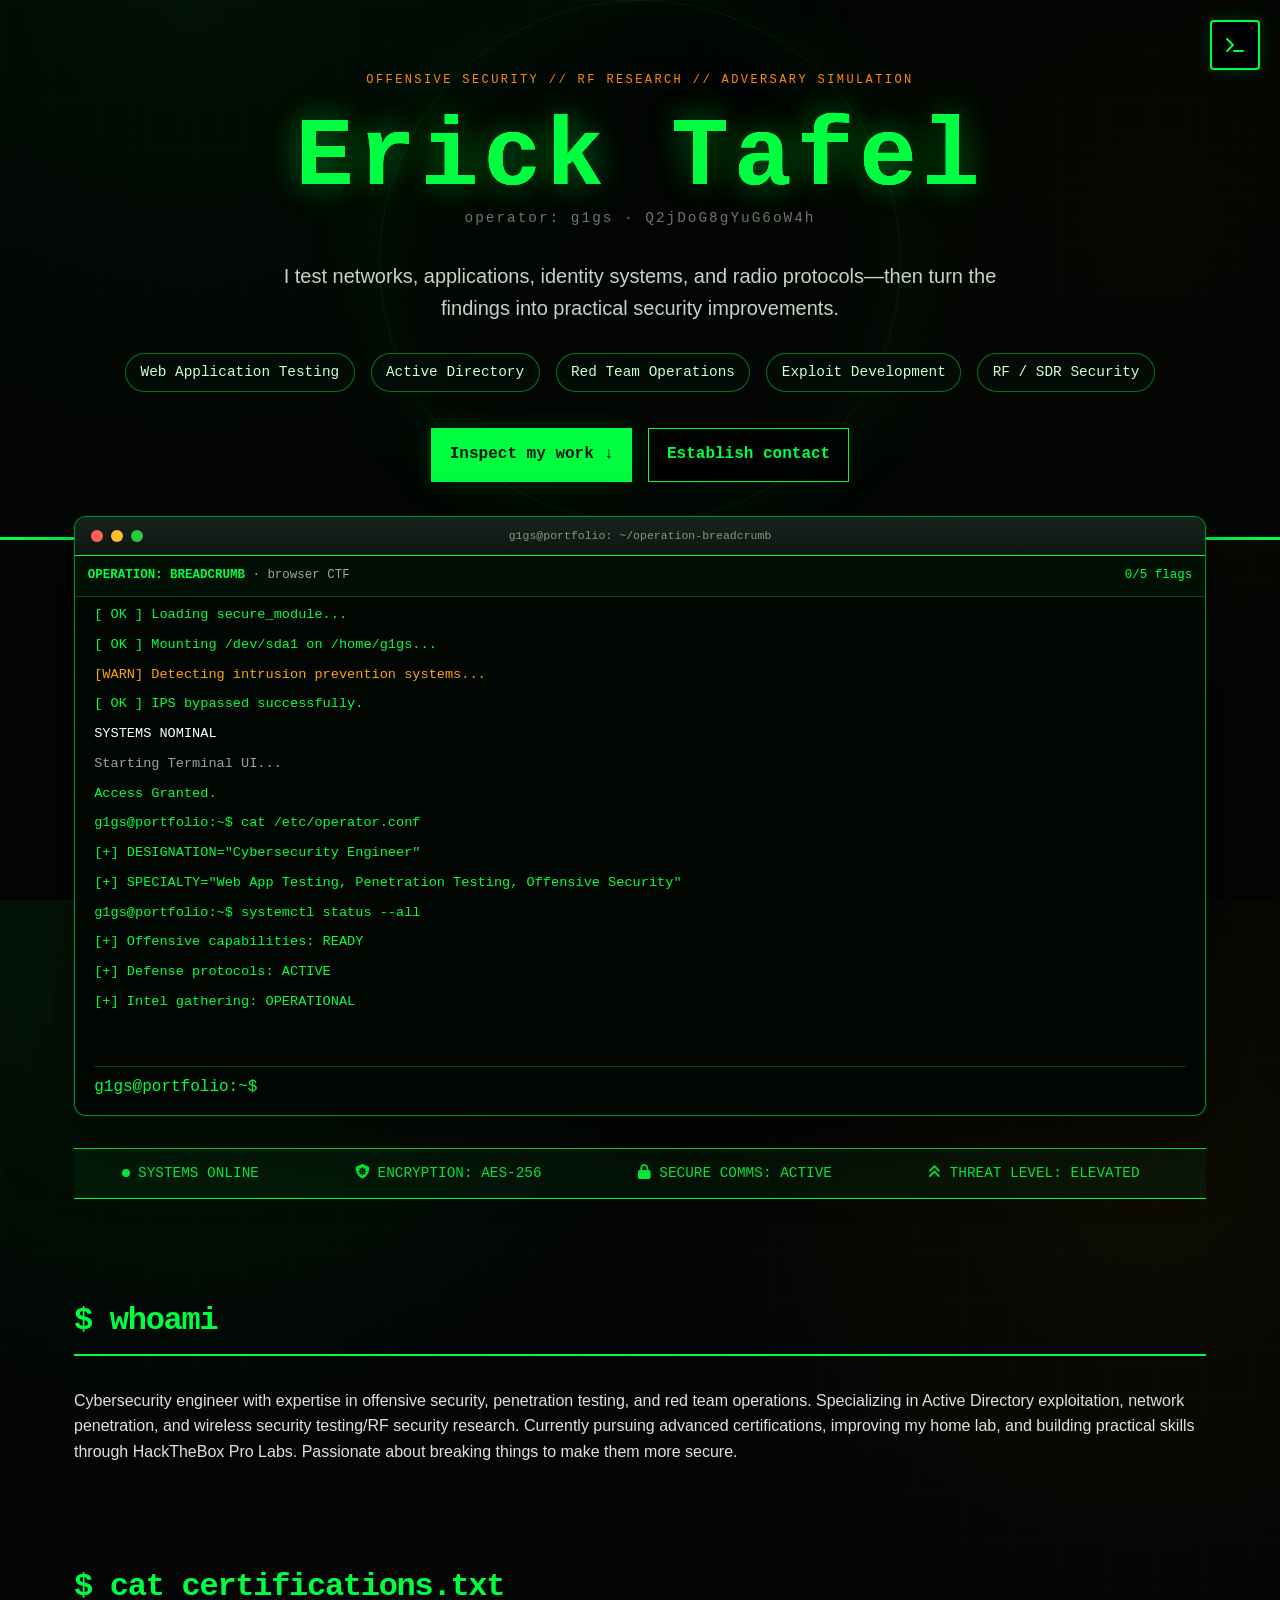
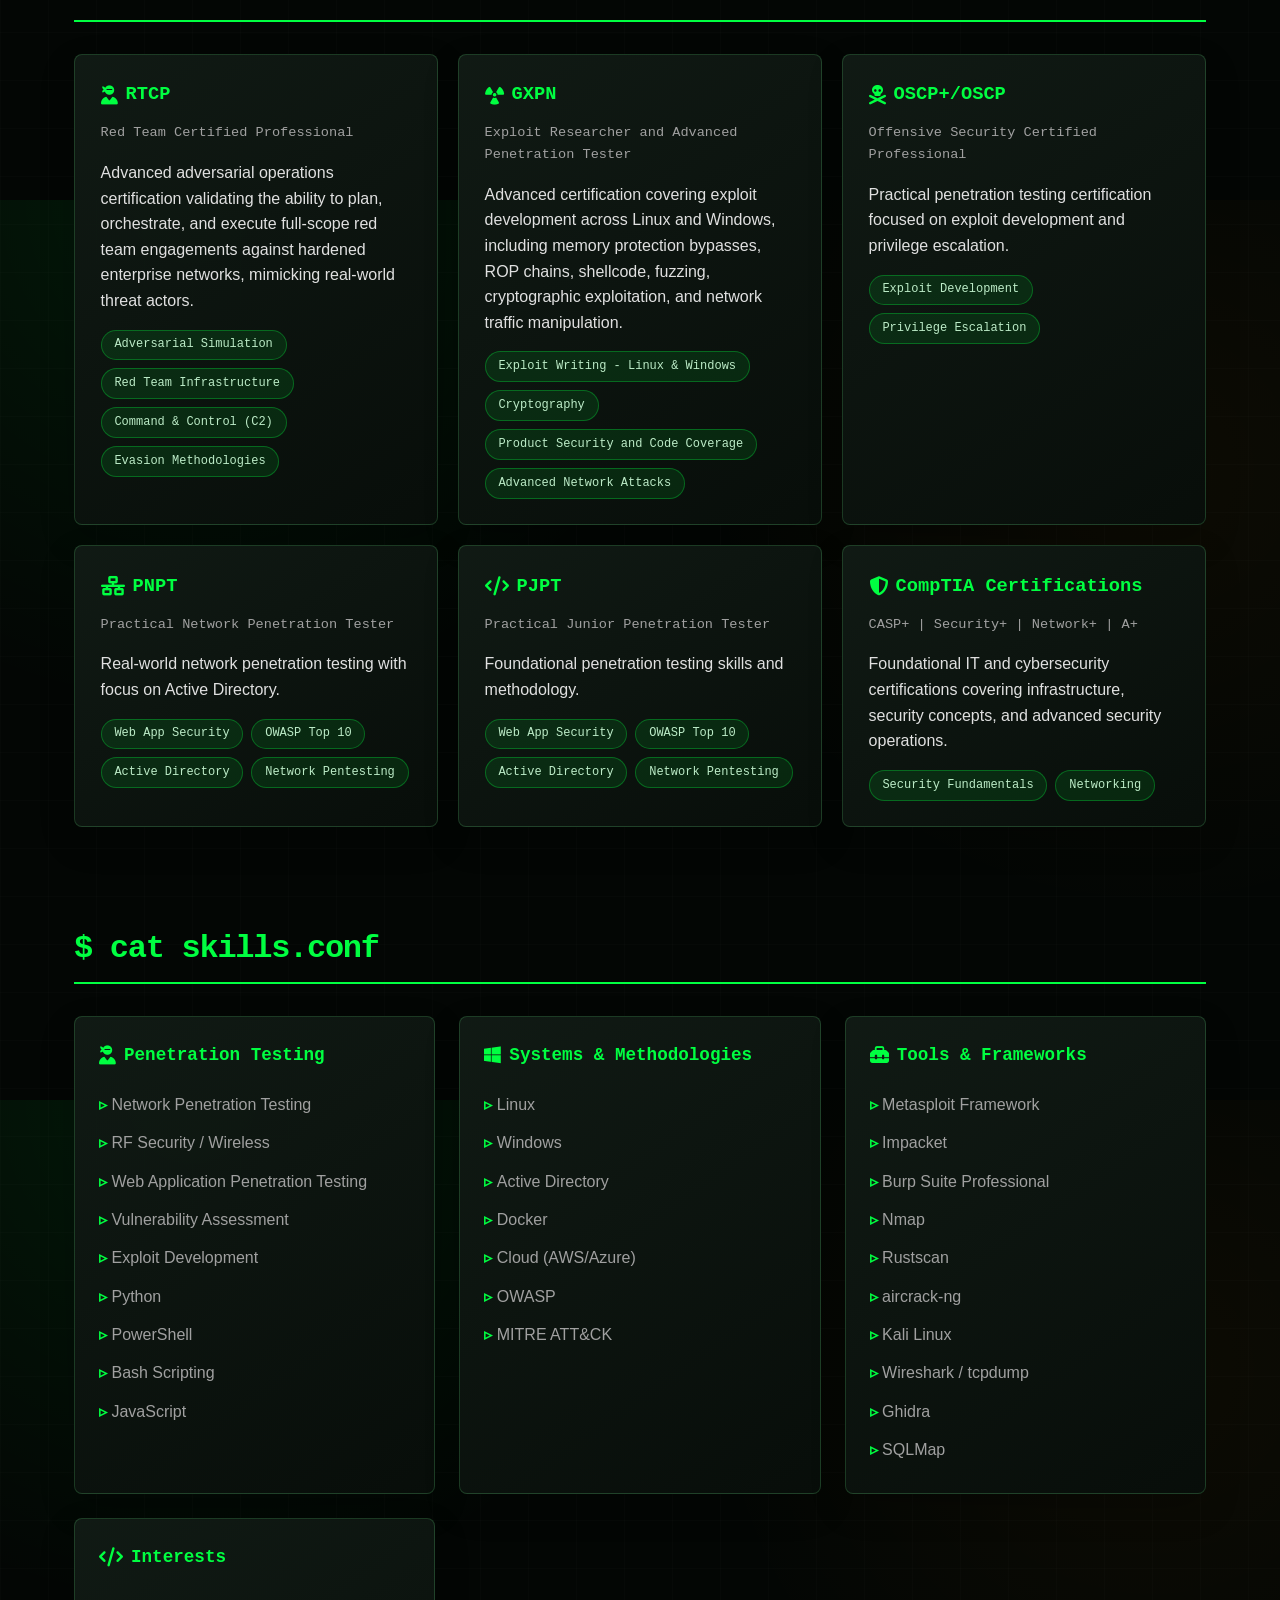
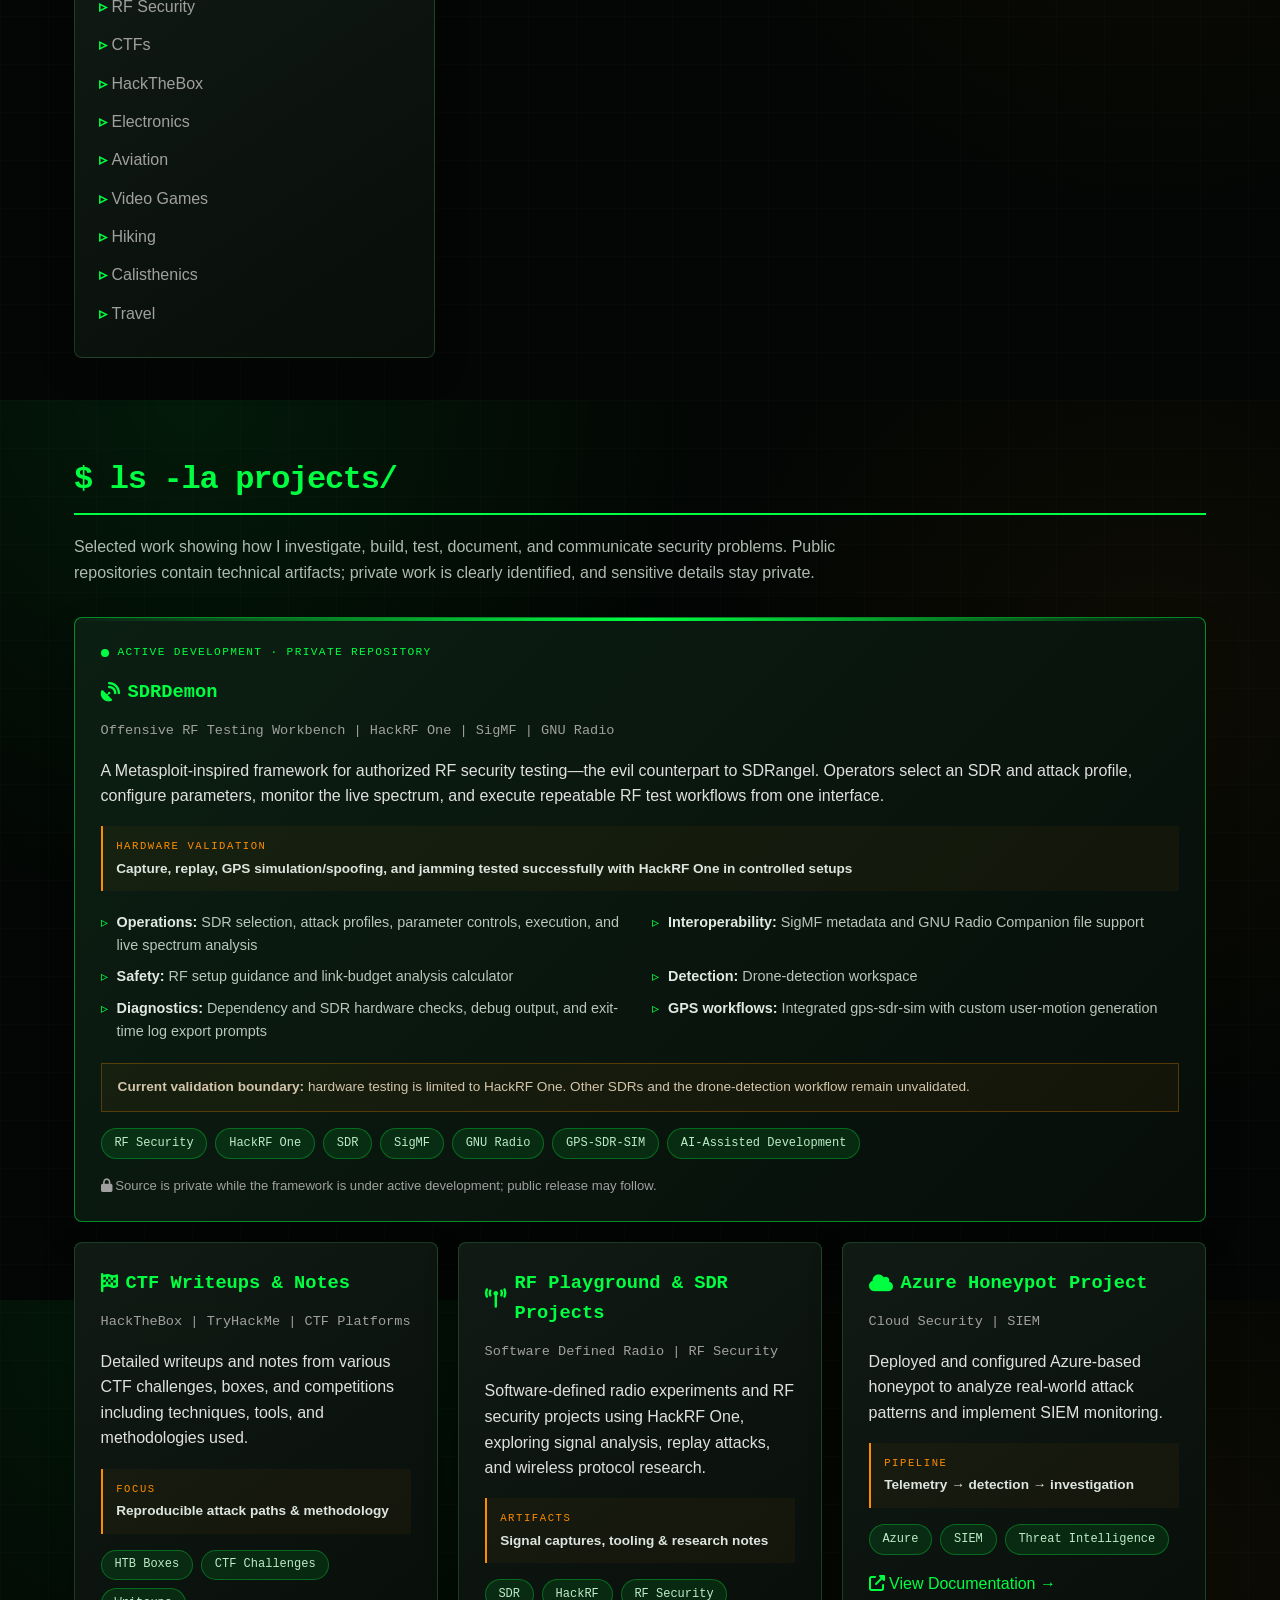
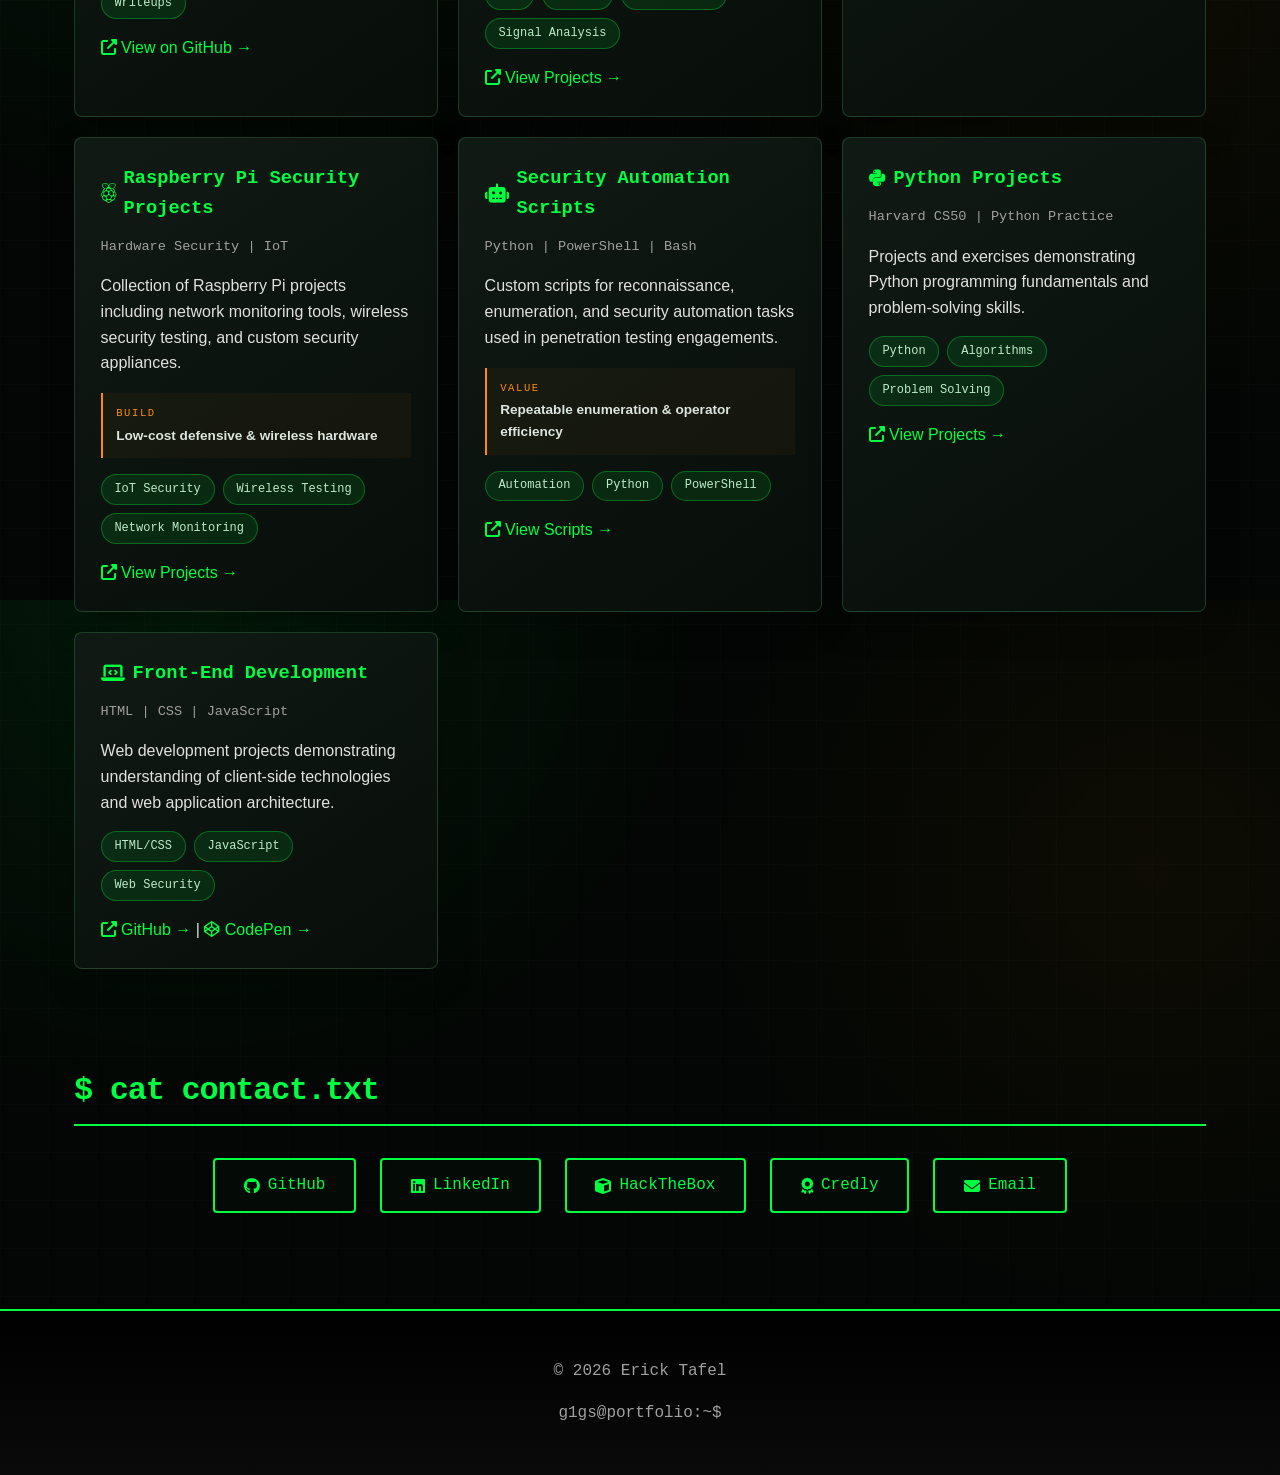
==== commit 7bee512c: "Add files via upload" ====
--- a/index.html
+++ b/index.html
@@ -268,8 +268,28 @@
         <!-- Projects -->
         <section id="projects">
             <h2> $ ls -la projects/</h2>
-            <p class="section-intro">Selected public work showing how I investigate, build, document, and communicate security problems. Repositories contain the technical artifacts; sensitive engagement details stay private.</p>
+            <p class="section-intro">Selected work showing how I investigate, build, test, document, and communicate security problems. Public repositories contain technical artifacts; private work is clearly identified, and sensitive details stay private.</p>
             <div class="cards">
+                <article class="card project-featured">
+                    <div class="project-status"><span class="status-dot"></span> ACTIVE DEVELOPMENT · PRIVATE REPOSITORY</div>
+                    <h3><i class="fas fa-satellite-dish"></i> SDRDemon</h3>
+                    <p class="card-meta">Offensive RF Testing Workbench | HackRF One | SigMF | GNU Radio</p>
+                    <p>A Metasploit-inspired framework for authorized RF security testing—the evil counterpart to SDRangel. Operators select an SDR and attack profile, configure parameters, monitor the live spectrum, and execute repeatable RF test workflows from one interface.</p>
+                    <div class="project-proof"><span>HARDWARE VALIDATION</span><strong>Capture, replay, GPS simulation/spoofing, and jamming tested successfully with HackRF One in controlled setups</strong></div>
+                    <ul class="project-capabilities">
+                        <li><strong>Operations:</strong> SDR selection, attack profiles, parameter controls, execution, and live spectrum analysis</li>
+                        <li><strong>Interoperability:</strong> SigMF metadata and GNU Radio Companion file support</li>
+                        <li><strong>Safety:</strong> RF setup guidance and link-budget analysis calculator</li>
+                        <li><strong>Detection:</strong> Drone-detection workspace</li>
+                        <li><strong>Diagnostics:</strong> Dependency and SDR hardware checks, debug output, and exit-time log export prompts</li>
+                        <li><strong>GPS workflows:</strong> Integrated gps-sdr-sim with custom user-motion generation</li>
+                    </ul>
+                    <div class="validation-note"><strong>Current validation boundary:</strong> hardware testing is limited to HackRF One. Other SDRs and the drone-detection workflow remain unvalidated.</div>
+                    <div class="tags">
+                        <span class="tag">RF Security</span><span class="tag">HackRF One</span><span class="tag">SDR</span><span class="tag">SigMF</span><span class="tag">GNU Radio</span><span class="tag">GPS-SDR-SIM</span><span class="tag">AI-Assisted Development</span>
+                    </div>
+                    <p class="private-project"><i class="fas fa-lock"></i> Source is private while the framework is under active development; public release may follow.</p>
+                </article>
                 <div class="card">
                     <h3><i class="fas fa-flag-checkered"></i> CTF Writeups & Notes</h3>
                     <p class="card-meta">HackTheBox | TryHackMe | CTF Platforms</p>
--- a/styles.css
+++ b/styles.css
@@ -333,7 +333,7 @@
 .nav-toggle { font:inherit; }
 .nav-menu[aria-hidden="true"] { visibility:hidden; }
 a:focus-visible, button:focus-visible, input:focus-visible { outline:2px solid #fff; outline-offset:4px; }
- (prefers-reduced-motion: reduce) { *, *::before, *::after { animation-duration:.01ms !important; animation-iteration-count:1 !important; scroll-behavior:auto !important; } }
+@media (prefers-reduced-motion: reduce) { *, *::before, *::after { animation-duration:.01ms !important; animation-iteration-count:1 !important; scroll-behavior:auto !important; } }
 
 .block-cursor {
     display: inline-block;
@@ -681,3 +681,23 @@
 .tag { border-radius:999px; color:#bcebc7; }
 .contact-link { background:rgba(5,12,7,.7); }
 @media (max-width:768px) { .container{padding:0 1rem}.hero{min-height:500px;padding:5rem 1rem 4rem}.hero::after{width:330px;height:330px}.eyebrow{font-size:.62rem}.terminal{margin-top:-1.5rem}.terminal-title{display:none}.terminal-kicker{align-items:flex-start;flex-direction:column;gap:.2rem}section{margin:4.5rem 0}.cards{grid-template-columns:1fr}.card{padding:1.25rem} }
+
+
+/* Native terminal caret: stays aligned with typed text at every viewport size. */
+.terminal-input { gap:.55rem; align-items:baseline; }
+.prompt { margin-right:0; line-height:1.35; }
+.input-wrapper { min-width:0; flex:1; }
+#terminal-command { width:100%; min-width:0; flex:1 1 auto; line-height:1.35; caret-color:var(--neon-green); }
+.block-cursor { display:none; }
+
+
+.project-featured { grid-column:1 / -1; border-color:rgba(0,255,65,.5); background:linear-gradient(135deg,rgba(12,31,19,.98),rgba(7,14,10,.98)); }
+.project-featured::before { opacity:1; }
+.project-status { display:flex; align-items:center; gap:.55rem; margin-bottom:1rem; color:var(--neon-green); font-size:.7rem; letter-spacing:.12em; }
+.project-capabilities { display:grid; grid-template-columns:repeat(2,minmax(0,1fr)); gap:.55rem 1.5rem; margin:1.2rem 0; list-style:none; }
+.project-capabilities li { position:relative; padding-left:1rem; color:#b8c6bc; font-family:Arial,sans-serif; font-size:.9rem; }
+.project-capabilities li::before { content:"▹"; position:absolute; left:0; color:var(--neon-green); }
+.project-capabilities strong { color:#e0e9e2; }
+.validation-note { padding:.8rem 1rem; margin:1rem 0; border:1px solid rgba(255,140,0,.28); background:rgba(255,140,0,.05); color:#d3c4aa; font-family:Arial,sans-serif; font-size:.85rem; }
+.private-project { margin-top:1rem; color:var(--text-secondary); font-size:.82rem; }
+ (max-width:700px) { .project-capabilities { grid-template-columns:1fr; } }
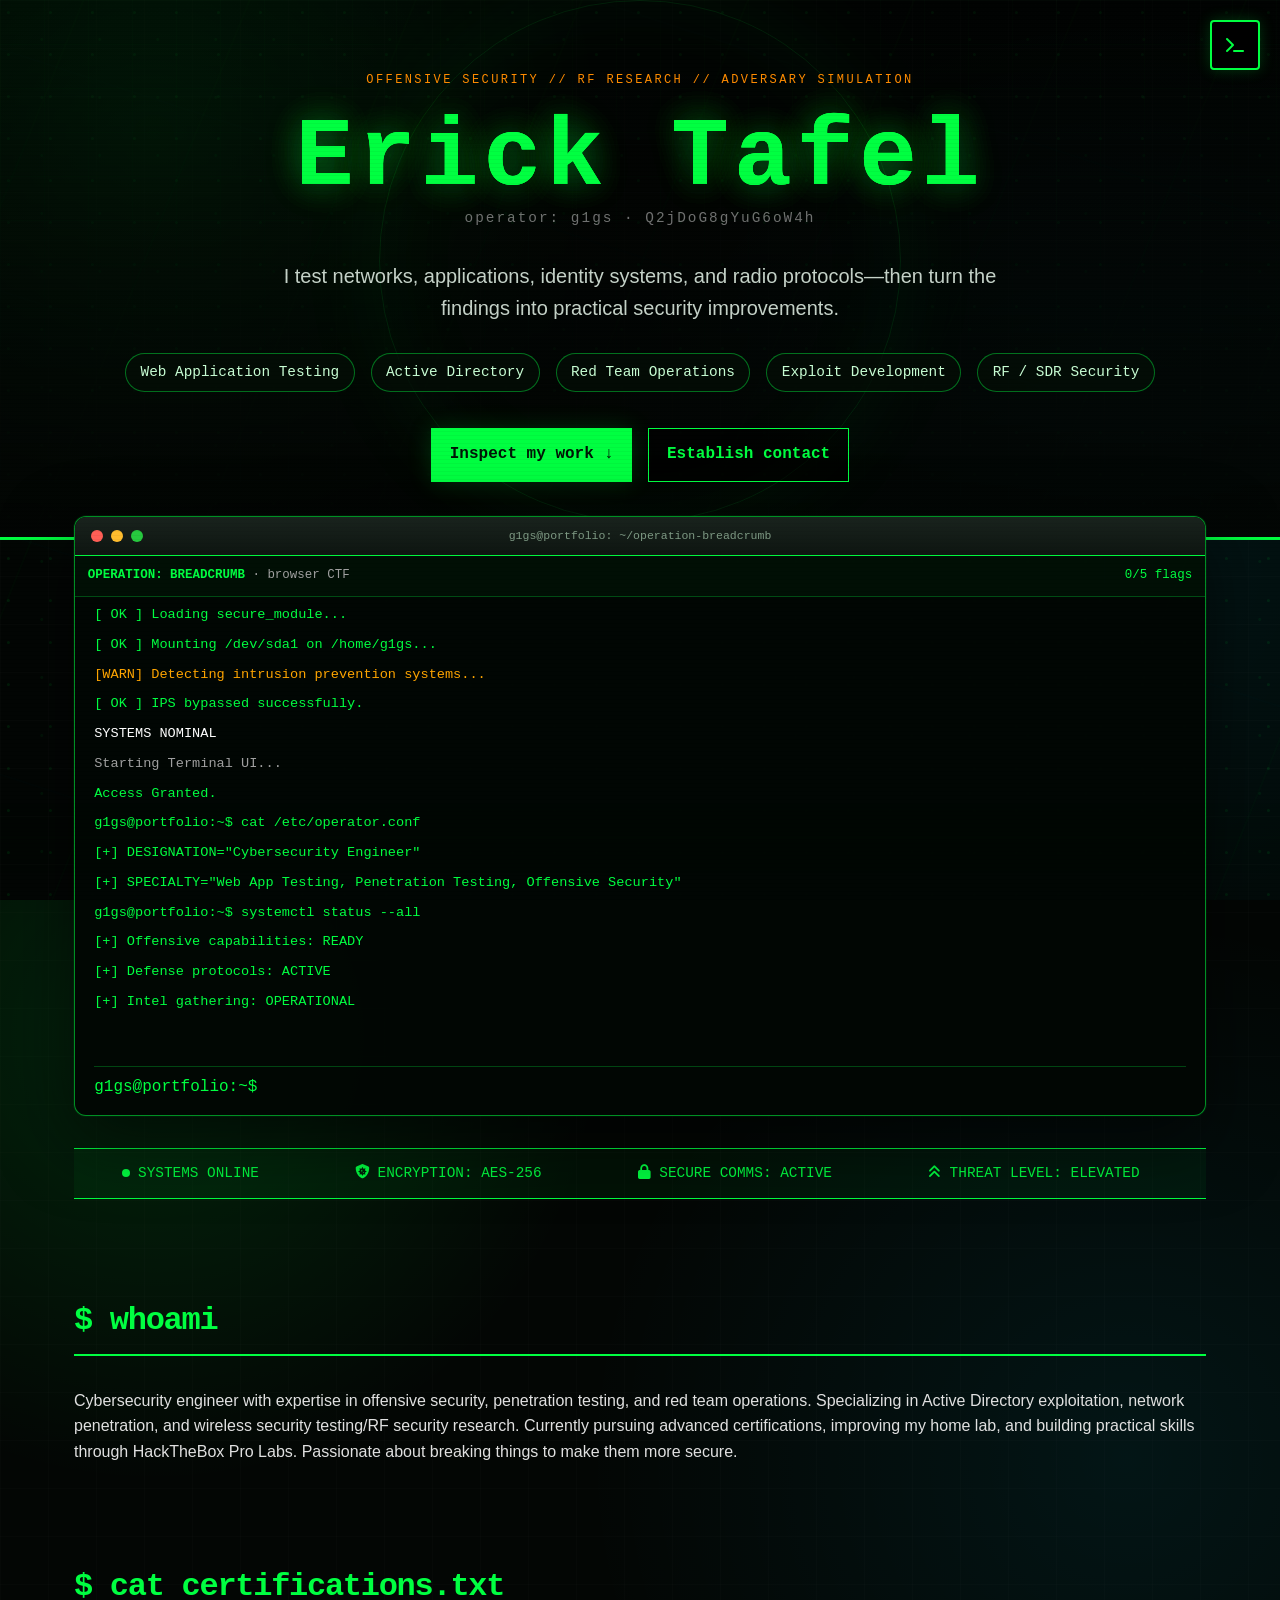
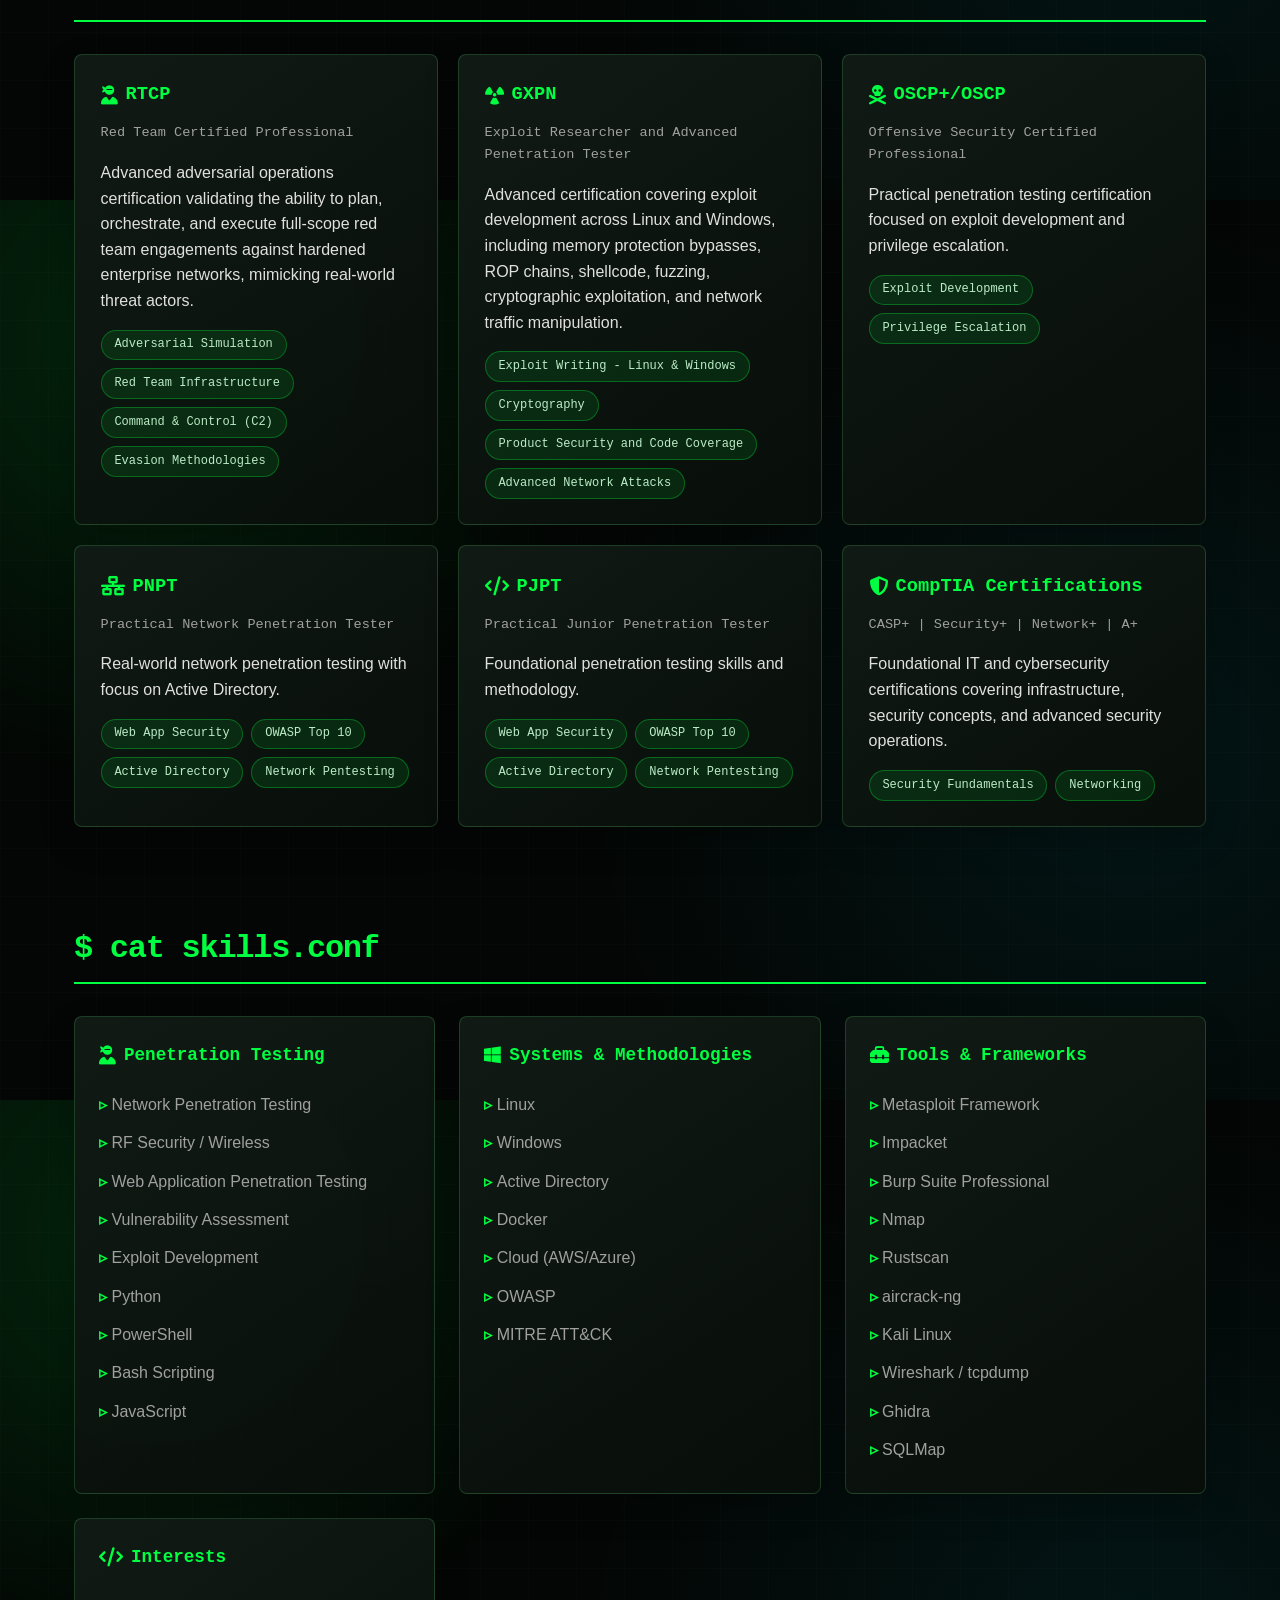
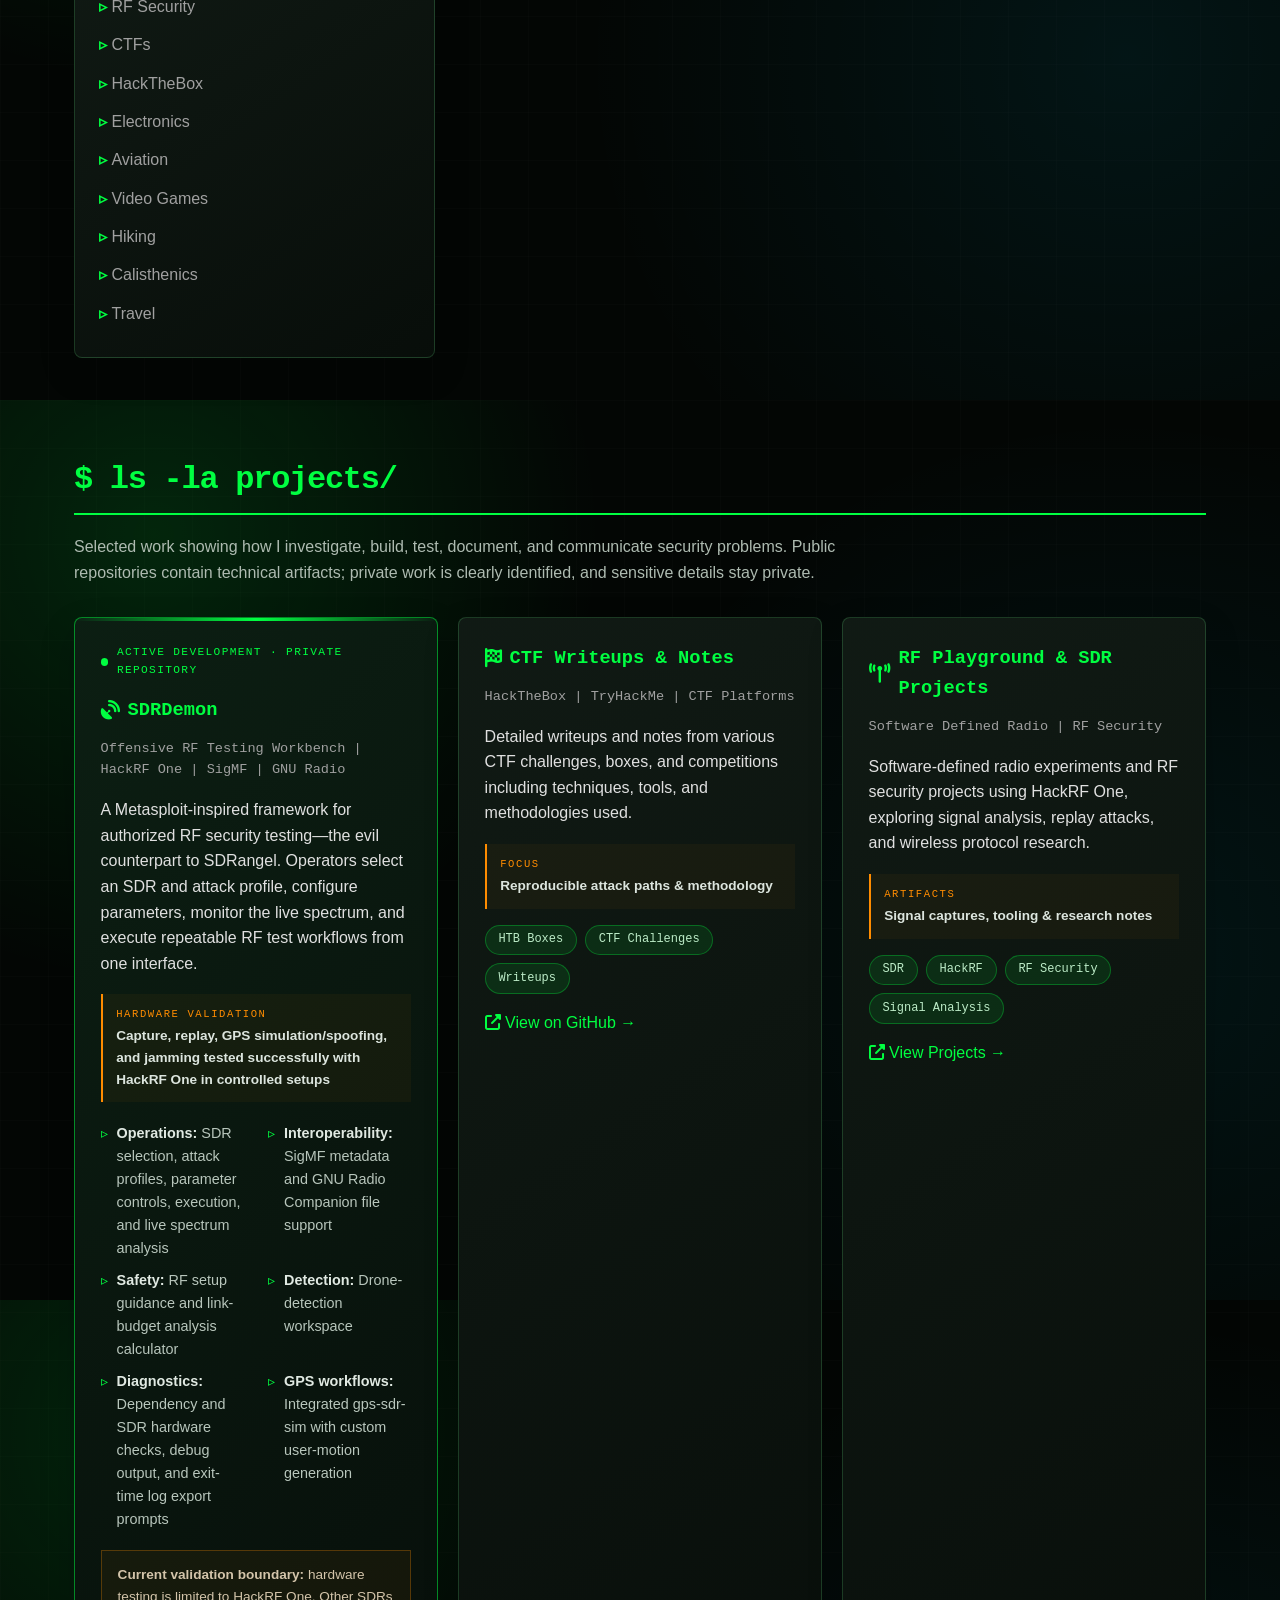
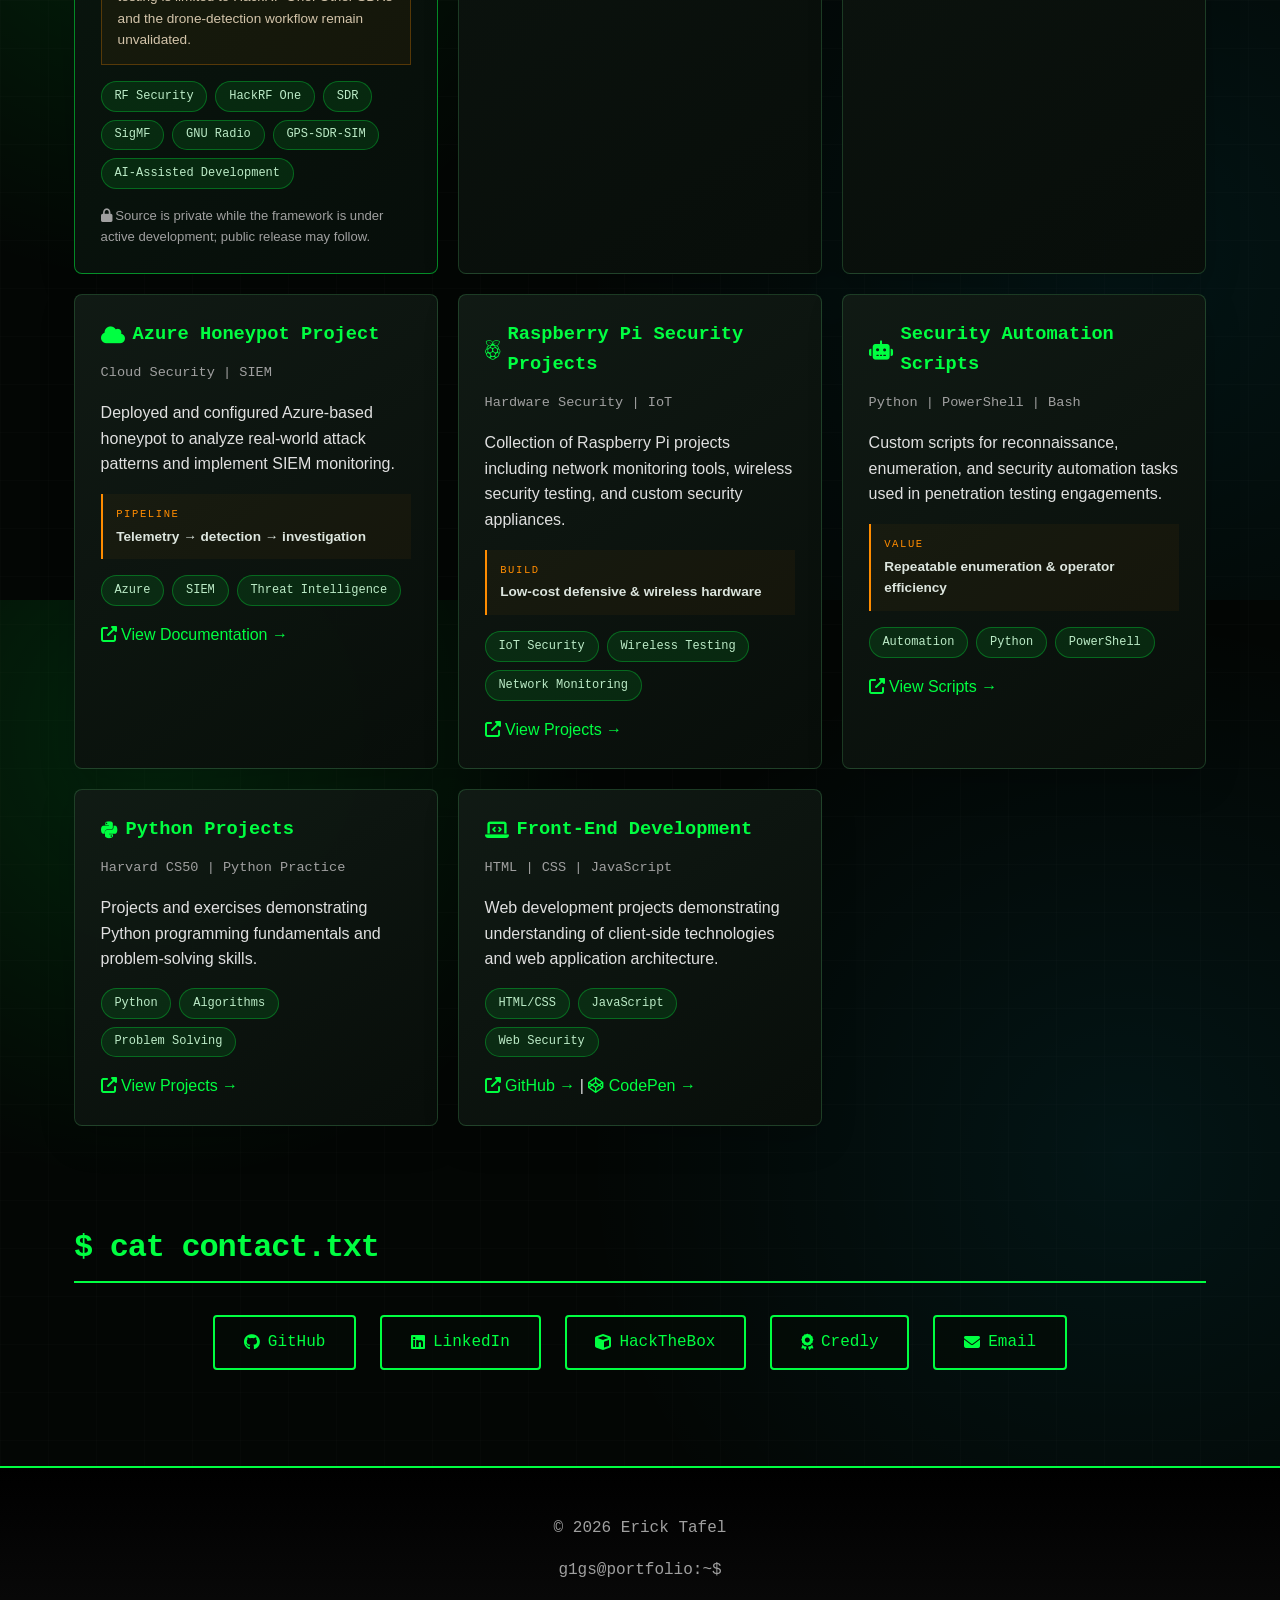
==== commit 2390a2a3: "Add files via upload" ====
--- a/index.html
+++ b/index.html
@@ -73,7 +73,7 @@
         <div class="terminal-btn"></div>
         <span class="terminal-title">g1gs@portfolio: ~/operation-breadcrumb</span>
     </div>
-    <div class="terminal-kicker"><span><strong>OPERATION: BREADCRUMB</strong> · browser CTF</span><span class="ctf-progress" id="ctf-progress">0/5 flags</span></div>
+    <div class="terminal-kicker"><span><strong>OPERATION: BREADCRUMB</strong> · browser CTF</span><span class="ctf-progress" id="ctf-progress" aria-live="polite">0/5 flags</span></div>
     
     <div class="terminal-output" id="output"></div>
     
--- a/styles.css
+++ b/styles.css
@@ -691,7 +691,7 @@
 .block-cursor { display:none; }
 
 
-.project-featured { grid-column:1 / -1; border-color:rgba(0,255,65,.5); background:linear-gradient(135deg,rgba(12,31,19,.98),rgba(7,14,10,.98)); }
+.project-featured { grid-column:auto; border-color:rgba(0,255,65,.5); background:linear-gradient(135deg,rgba(12,31,19,.98),rgba(7,14,10,.98)); }
 .project-featured::before { opacity:1; }
 .project-status { display:flex; align-items:center; gap:.55rem; margin-bottom:1rem; color:var(--neon-green); font-size:.7rem; letter-spacing:.12em; }
 .project-capabilities { display:grid; grid-template-columns:repeat(2,minmax(0,1fr)); gap:.55rem 1.5rem; margin:1.2rem 0; list-style:none; }
@@ -701,3 +701,28 @@
 .validation-note { padding:.8rem 1rem; margin:1rem 0; border:1px solid rgba(255,140,0,.28); background:rgba(255,140,0,.05); color:#d3c4aa; font-family:Arial,sans-serif; font-size:.85rem; }
 .private-project { margin-top:1rem; color:var(--text-secondary); font-size:.82rem; }
  (max-width:700px) { .project-capabilities { grid-template-columns:1fr; } }
+
+
+/* Hacker ambience and CTF capture effects */
+body { position:relative; isolation:isolate; background-image:radial-gradient(circle at 12% 15%,rgba(0,255,65,.13),transparent 28rem),radial-gradient(circle at 88% 62%,rgba(0,217,255,.07),transparent 34rem),linear-gradient(rgba(255,255,255,.012) 1px,transparent 1px),linear-gradient(90deg,rgba(255,255,255,.012) 1px,transparent 1px); }
+body::before { content:""; position:fixed; inset:0; z-index:-1; pointer-events:none; opacity:.5; background-image:repeating-linear-gradient(112deg,transparent 0 76px,rgba(0,255,65,.045) 77px 78px,transparent 79px 154px),repeating-linear-gradient(18deg,transparent 0 118px,rgba(0,217,255,.025) 119px 120px,transparent 121px 230px),radial-gradient(circle at 20% 30%,rgba(0,255,65,.17) 0 1px,transparent 2px),radial-gradient(circle at 72% 68%,rgba(0,255,65,.12) 0 1px,transparent 2px); background-size:auto,auto,42px 42px,58px 58px; animation:signal-drift 18s linear infinite alternate; }
+body::after { content:""; position:fixed; inset:0; z-index:9998; pointer-events:none; opacity:.055; background:repeating-linear-gradient(0deg,rgba(0,0,0,.65) 0 1px,transparent 1px 4px),linear-gradient(180deg,transparent 0 45%,rgba(0,255,65,.14) 49%,transparent 53% 100%); background-size:100% 4px,100% 190%; animation:scanner-pass 9s linear infinite; }
+ signal-drift { to { transform:translate3d(-22px,14px,0) scale(1.025); } }
+ scanner-pass { to { background-position:0 0,0 220%; } }
+.capture-toast { position:fixed; left:50%; top:18%; z-index:20001; display:grid; gap:.25rem; min-width:min(420px,calc(100vw - 2rem)); padding:1rem 1.4rem; transform:translate(-50%,-20px); border:1px solid var(--neon-green); background:rgba(2,11,5,.96); color:var(--neon-green); text-align:center; box-shadow:0 0 0 1px #000,0 0 45px rgba(0,255,65,.42),inset 0 0 28px rgba(0,255,65,.08); animation:capture-drop .42s cubic-bezier(.2,.9,.25,1.25) forwards,capture-hold 1.9s ease forwards; }
+.capture-toast span { color:#9ab7a1; font-size:.68rem; letter-spacing:.22em; }
+.capture-toast strong { font-size:clamp(1rem,3vw,1.35rem); letter-spacing:.08em; text-shadow:0 0 14px rgba(0,255,65,.65); }
+.capture-toast.final-capture { top:42%; padding:1.5rem; border-color:#fff; color:#fff; box-shadow:0 0 80px rgba(0,255,65,.75),inset 0 0 35px rgba(0,255,65,.16); animation:capture-drop .45s cubic-bezier(.2,.9,.25,1.25) forwards,final-glitch 1.1s steps(2,end) 3; }
+.capture-toast.final-capture::before { content:""; position:fixed; inset:-100vh -100vw; z-index:-1; pointer-events:none; background:linear-gradient(115deg,rgba(0,255,65,.16),transparent 35%,rgba(255,140,0,.12) 50%,transparent 70%,rgba(0,217,255,.14)); animation:warning-lights 1.1s ease-in-out 3; }
+.flag-breach .terminal { animation:terminal-breach .55s ease; }
+.final-breach .terminal { animation:terminal-pwned 1.1s ease-in-out 3; }
+.confetti-field { position:fixed; inset:0; z-index:20000; overflow:hidden; pointer-events:none; }
+.confetti-field i { position:absolute; left:var(--x); top:-8vh; width:8px; height:16px; opacity:.95; animation:confetti-fall var(--duration) cubic-bezier(.15,.65,.35,1) var(--delay) forwards; }
+ capture-drop { from { opacity:0; transform:translate(-50%,-35px) scale(.82); clip-path:inset(0 50%); } to { opacity:1; transform:translate(-50%,0) scale(1); clip-path:inset(0); } }
+ capture-hold { 0%,72% { opacity:1; } 100% { opacity:0; transform:translate(-50%,-12px); } }
+ terminal-breach { 0%,100% { box-shadow:0 24px 70px rgba(0,0,0,.58),0 0 0 1px rgba(0,255,65,.08); } 40% { box-shadow:0 0 70px rgba(0,255,65,.7),inset 0 0 45px rgba(0,255,65,.12); } }
+ terminal-pwned { 0%,100% { border-color:var(--neon-green); filter:none; } 50% { border-color:#fff; filter:drop-shadow(0 0 28px rgba(0,255,65,.85)); } }
+ final-glitch { 0%,100% { transform:translate(-50%,0); } 25% { transform:translate(calc(-50% - 4px),2px); } 75% { transform:translate(calc(-50% + 4px),-2px); } }
+ warning-lights { 0%,100% { opacity:.18; transform:translateX(-8%); } 50% { opacity:.75; transform:translateX(8%); } }
+ confetti-fall { 0% { transform:translate3d(0,-10vh,0) rotate(0); } 100% { transform:translate3d(var(--drift),112vh,0) rotate(var(--spin)); } }
+@media (prefers-reduced-motion:reduce) { body::before,body::after,.flag-breach .terminal,.final-breach .terminal,.capture-toast,.capture-toast.final-capture,.capture-toast.final-capture::before { animation:none !important; } .confetti-field { display:none; } .capture-toast { transform:translate(-50%,0); } }
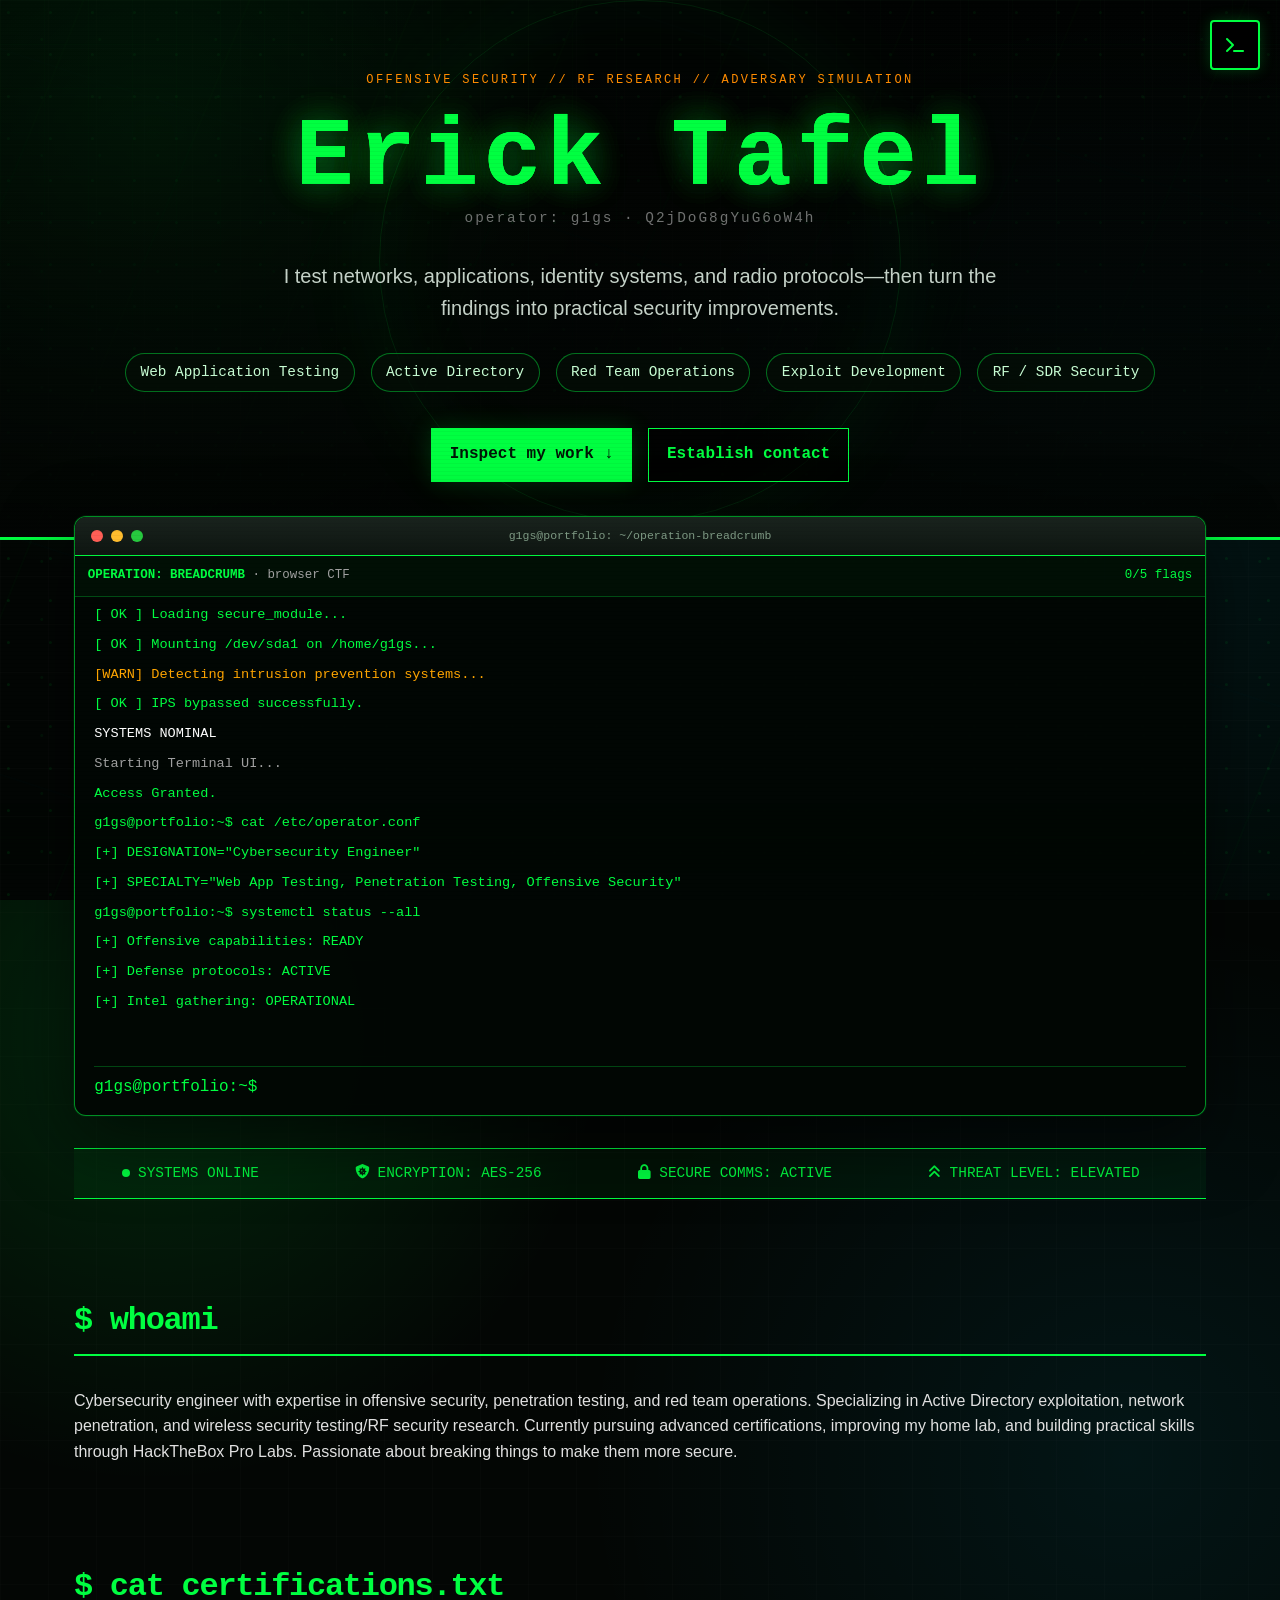
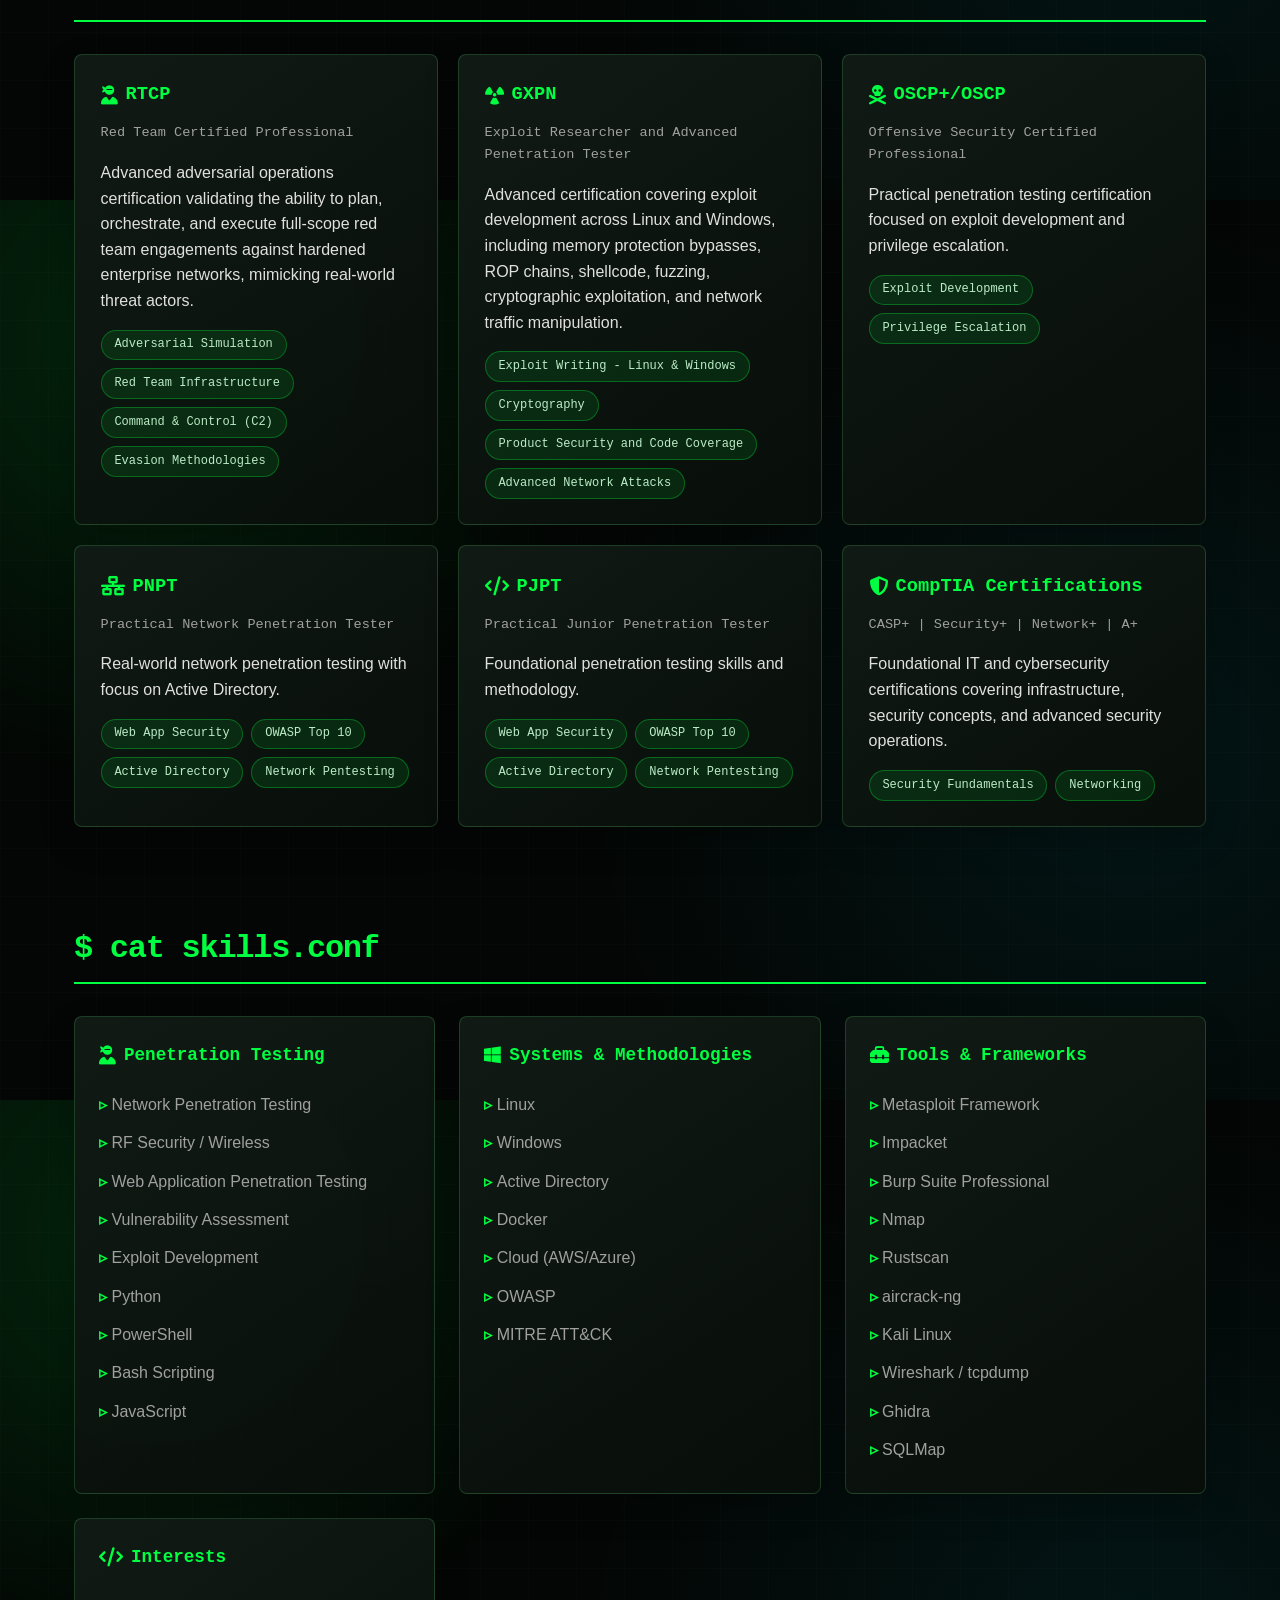
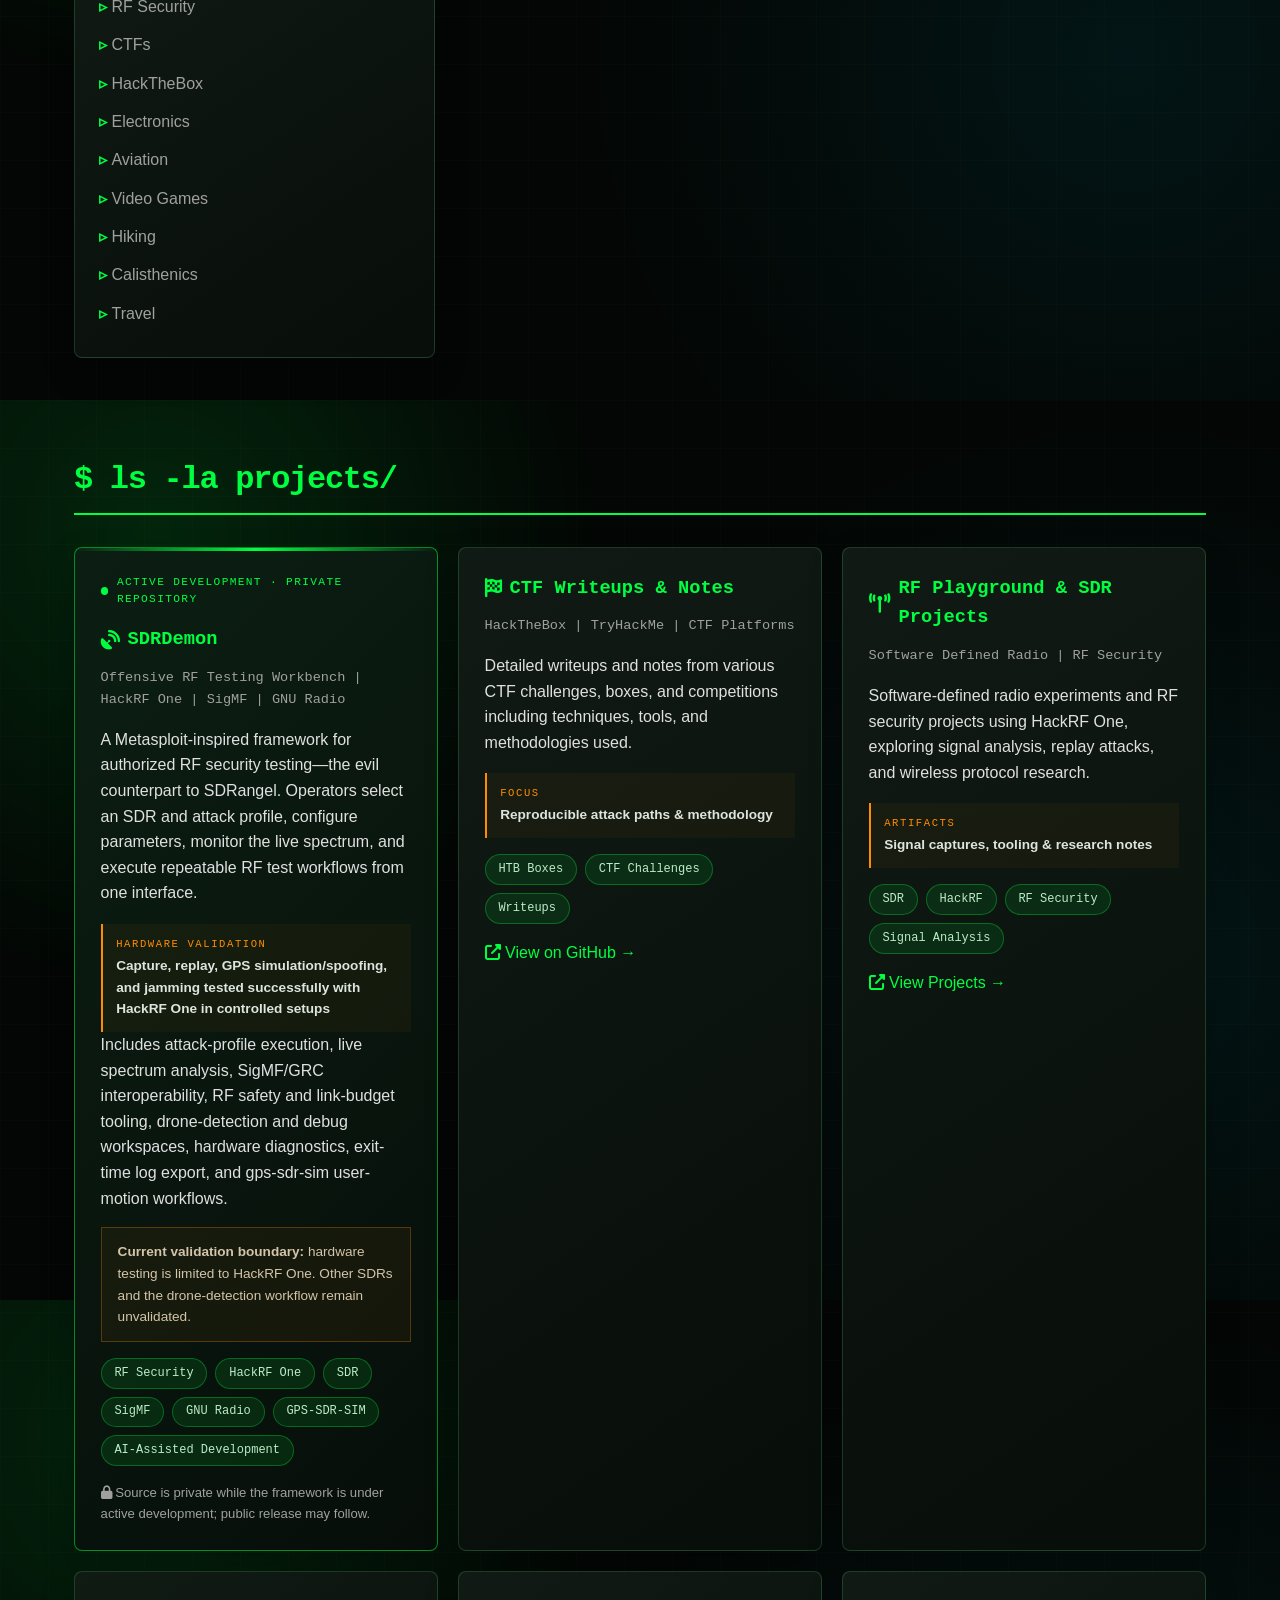
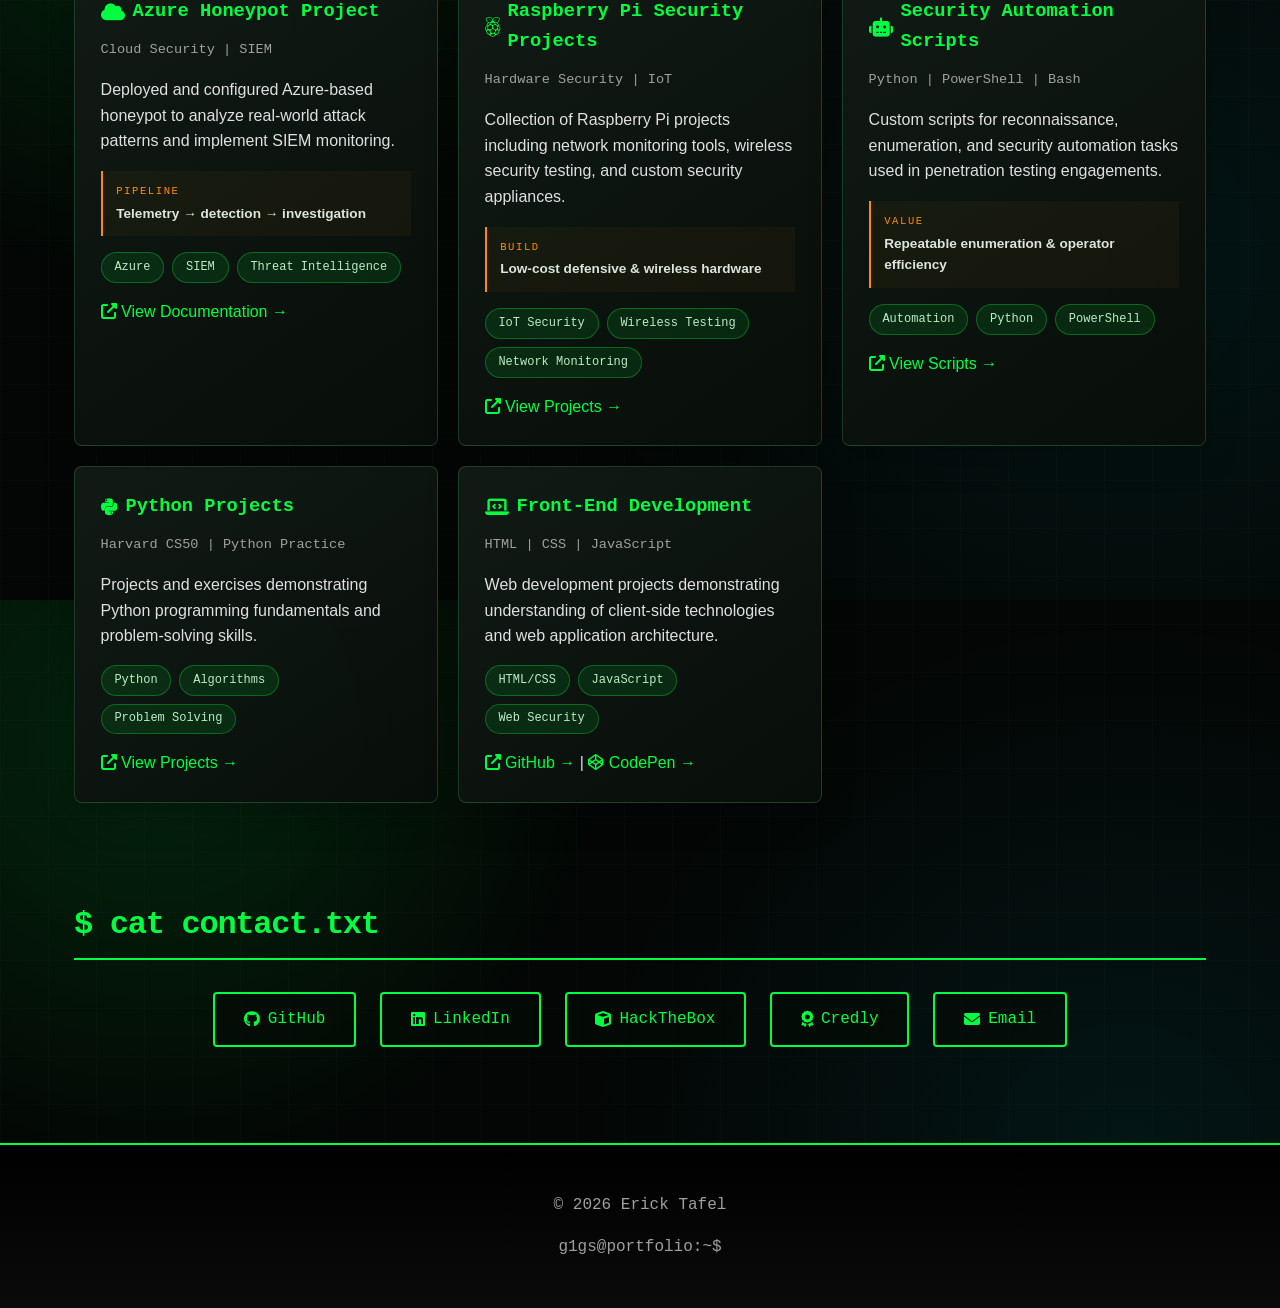
==== commit 5f4ec378: "Add files via upload" ====
--- a/index.html
+++ b/index.html
@@ -11,7 +11,7 @@
     <meta property="og:type" content="website">
     <title>Erick Tafel | Offensive Security Engineer</title>
     <link rel="stylesheet" href="https://cdnjs.cloudflare.com/ajax/libs/font-awesome/6.4.0/css/all.min.css">
-    <link rel="stylesheet" href="styles.css">
+    <link rel="stylesheet" href="styles.css?v=20260801">
 </head>
 <body>
 <a class="skip-link" href="#main-content">Skip to content</a>
@@ -268,7 +268,6 @@
         <!-- Projects -->
         <section id="projects">
             <h2> $ ls -la projects/</h2>
-            <p class="section-intro">Selected work showing how I investigate, build, test, document, and communicate security problems. Public repositories contain technical artifacts; private work is clearly identified, and sensitive details stay private.</p>
             <div class="cards">
                 <article class="card project-featured">
                     <div class="project-status"><span class="status-dot"></span> ACTIVE DEVELOPMENT · PRIVATE REPOSITORY</div>
@@ -276,14 +275,7 @@
                     <p class="card-meta">Offensive RF Testing Workbench | HackRF One | SigMF | GNU Radio</p>
                     <p>A Metasploit-inspired framework for authorized RF security testing—the evil counterpart to SDRangel. Operators select an SDR and attack profile, configure parameters, monitor the live spectrum, and execute repeatable RF test workflows from one interface.</p>
                     <div class="project-proof"><span>HARDWARE VALIDATION</span><strong>Capture, replay, GPS simulation/spoofing, and jamming tested successfully with HackRF One in controlled setups</strong></div>
-                    <ul class="project-capabilities">
-                        <li><strong>Operations:</strong> SDR selection, attack profiles, parameter controls, execution, and live spectrum analysis</li>
-                        <li><strong>Interoperability:</strong> SigMF metadata and GNU Radio Companion file support</li>
-                        <li><strong>Safety:</strong> RF setup guidance and link-budget analysis calculator</li>
-                        <li><strong>Detection:</strong> Drone-detection workspace</li>
-                        <li><strong>Diagnostics:</strong> Dependency and SDR hardware checks, debug output, and exit-time log export prompts</li>
-                        <li><strong>GPS workflows:</strong> Integrated gps-sdr-sim with custom user-motion generation</li>
-                    </ul>
+                    <p class="project-summary">Includes attack-profile execution, live spectrum analysis, SigMF/GRC interoperability, RF safety and link-budget tooling, drone-detection and debug workspaces, hardware diagnostics, exit-time log export, and gps-sdr-sim user-motion workflows.</p>
                     <div class="validation-note"><strong>Current validation boundary:</strong> hardware testing is limited to HackRF One. Other SDRs and the drone-detection workflow remain unvalidated.</div>
                     <div class="tags">
                         <span class="tag">RF Security</span><span class="tag">HackRF One</span><span class="tag">SDR</span><span class="tag">SigMF</span><span class="tag">GNU Radio</span><span class="tag">GPS-SDR-SIM</span><span class="tag">AI-Assisted Development</span>
@@ -396,4 +388,4 @@
             <span class="cursor"></span>
         </p>
     </footer>
-<script src="terminal.js" defer></script>
+<script src="terminal.js?v=20260801" defer></script>
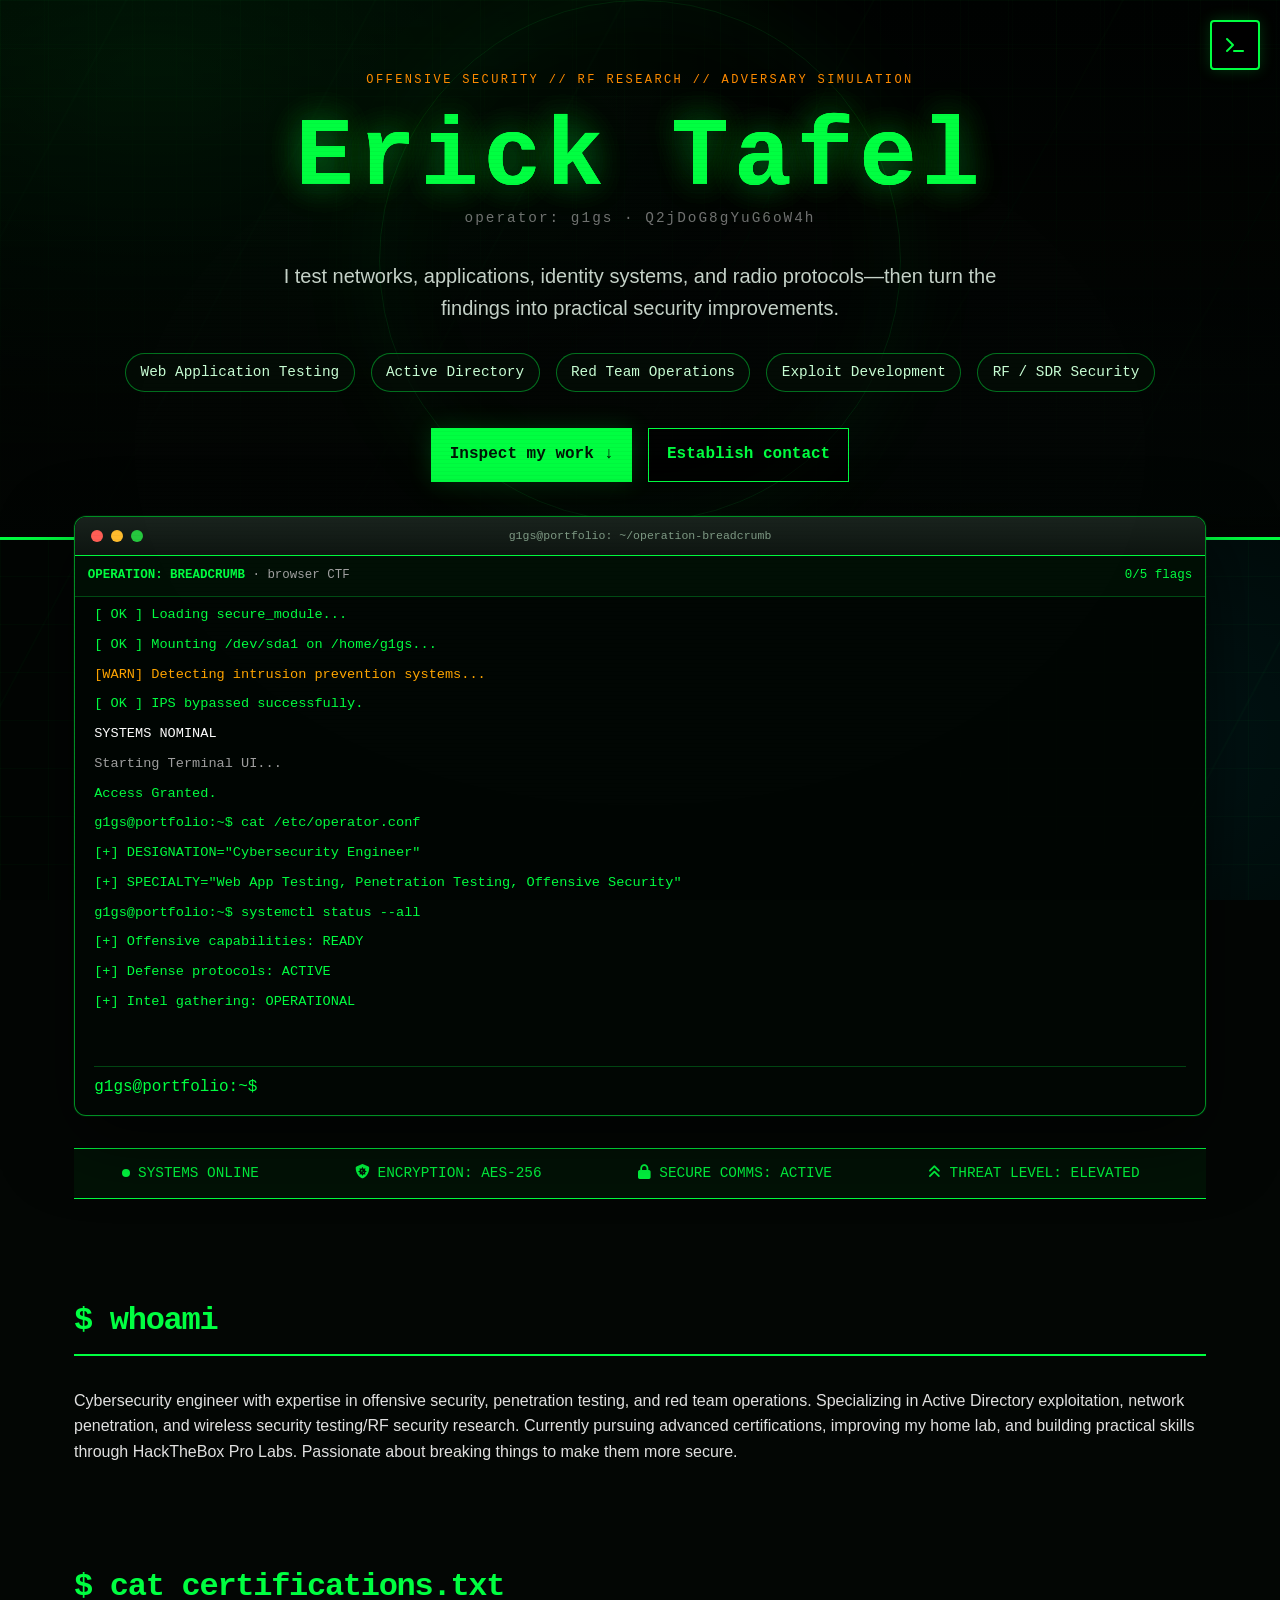
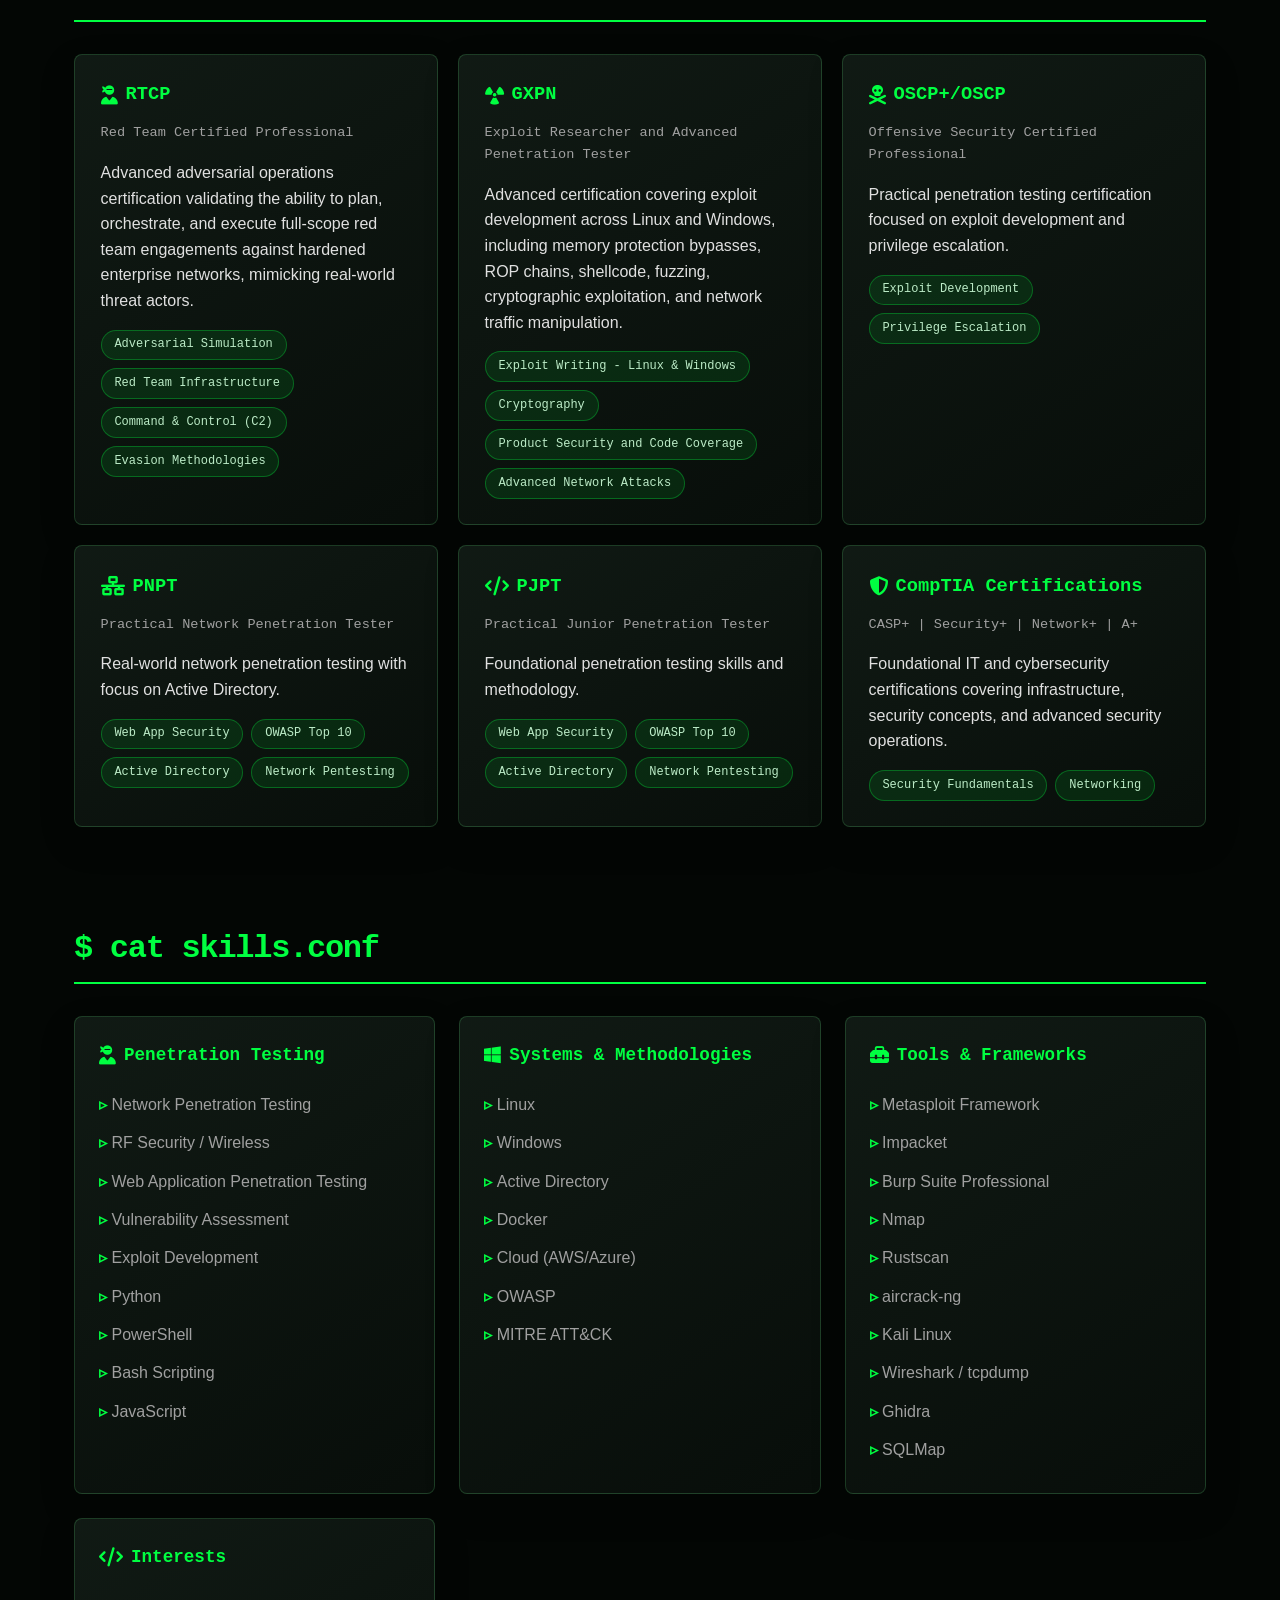
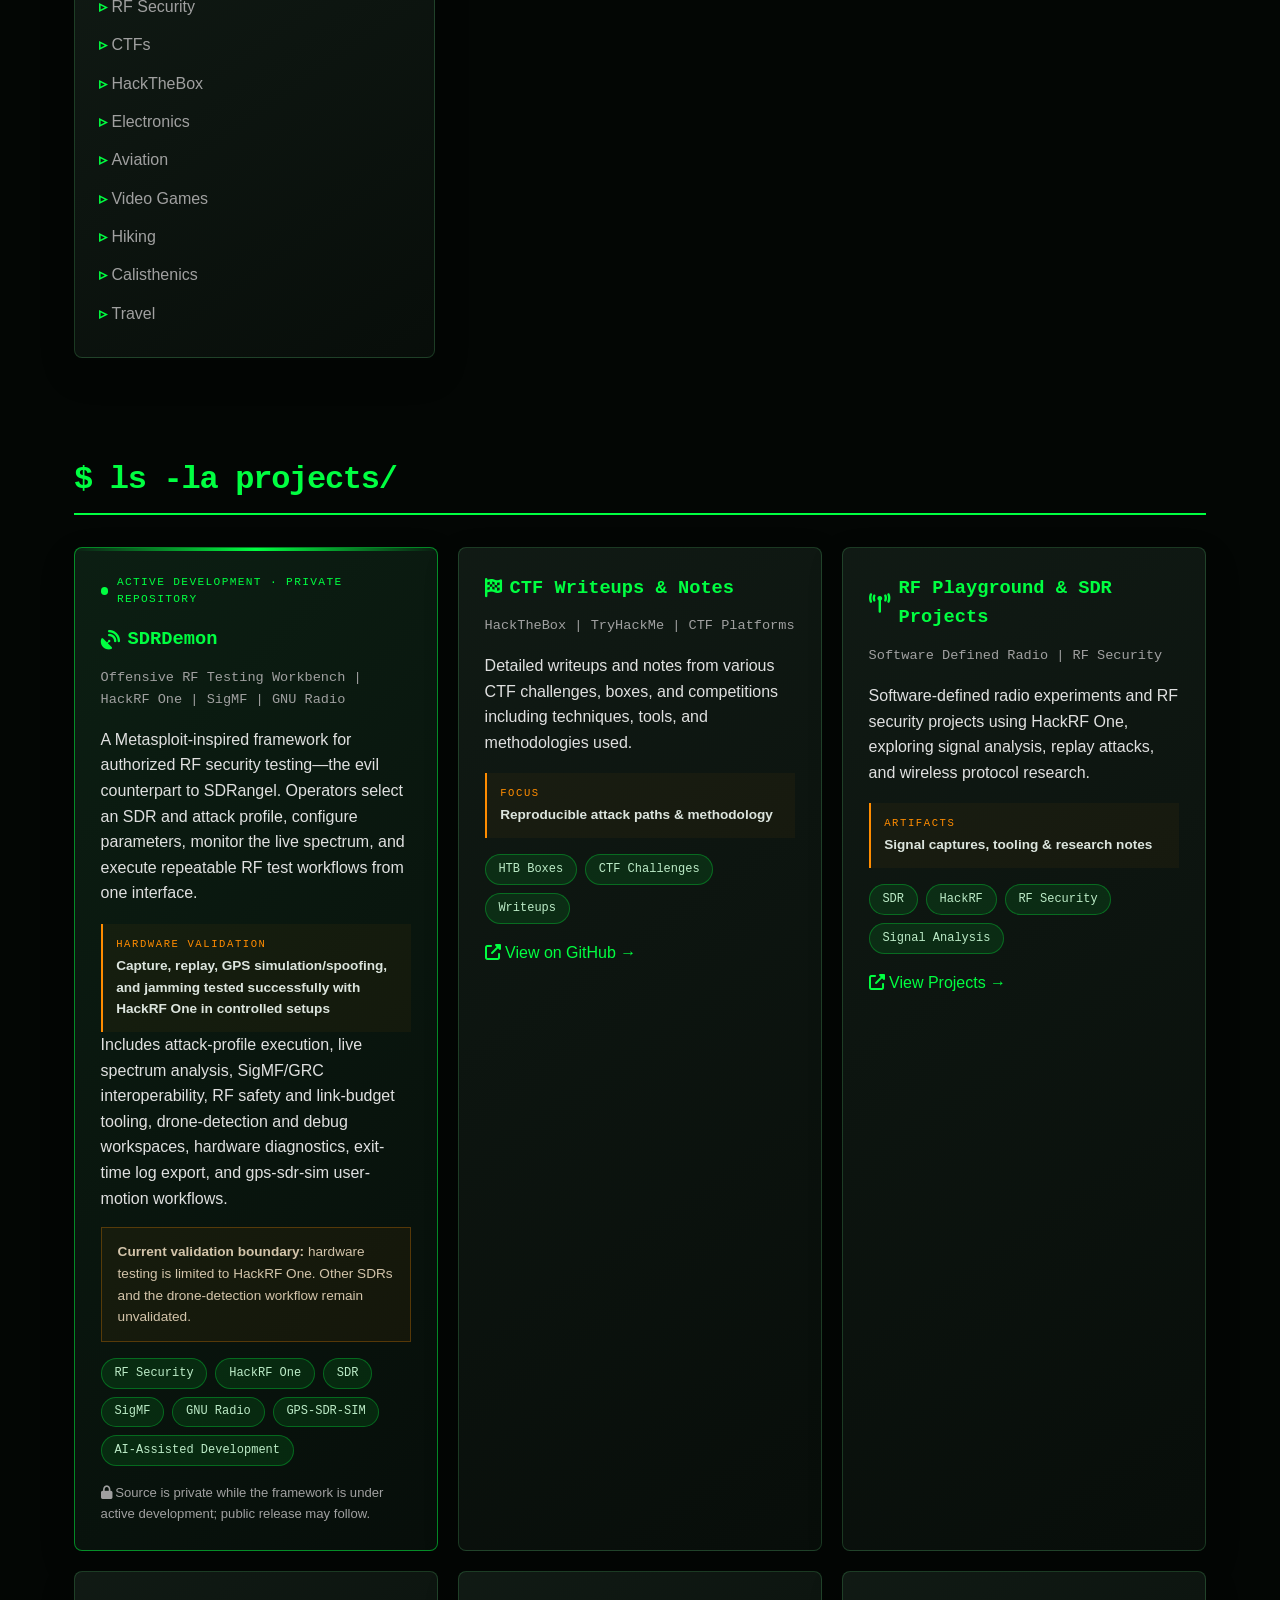
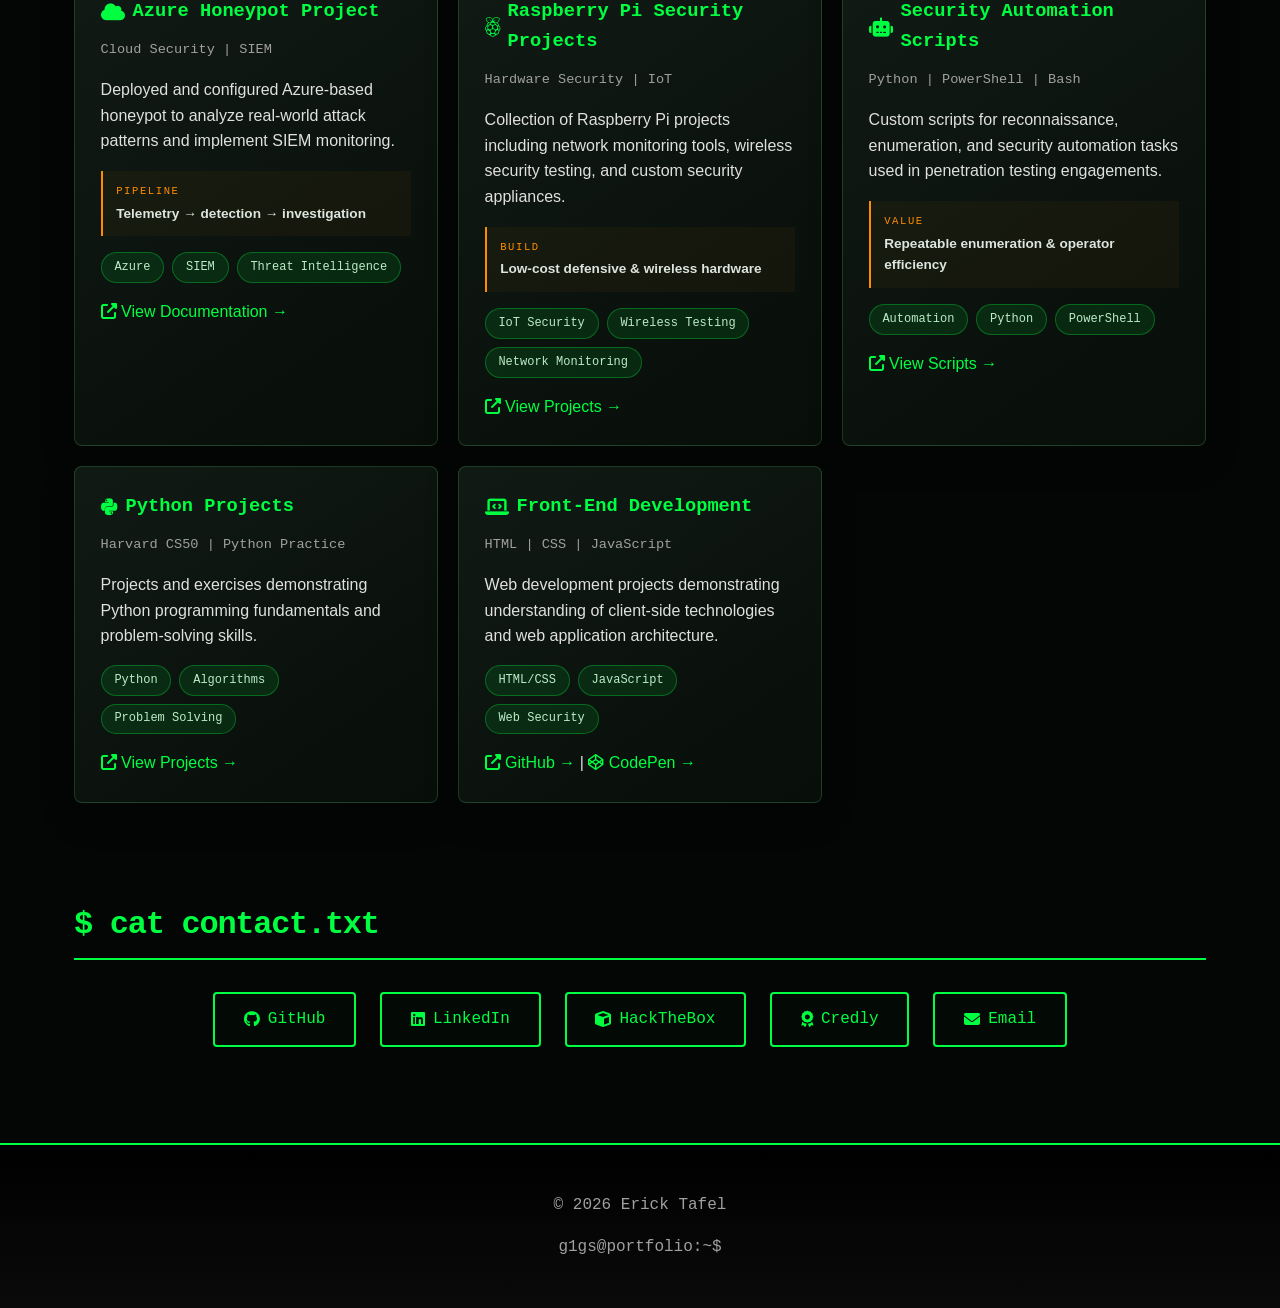
==== commit 674ffce5: "Add files via upload" ====
--- a/index.html
+++ b/index.html
@@ -11,7 +11,7 @@
     <meta property="og:type" content="website">
     <title>Erick Tafel | Offensive Security Engineer</title>
     <link rel="stylesheet" href="https://cdnjs.cloudflare.com/ajax/libs/font-awesome/6.4.0/css/all.min.css">
-    <link rel="stylesheet" href="styles.css?v=20260801">
+    <link rel="stylesheet" href="styles.css?v=20260802">
 </head>
 <body>
 <a class="skip-link" href="#main-content">Skip to content</a>
--- a/styles.css
+++ b/styles.css
@@ -726,3 +726,12 @@
  warning-lights { 0%,100% { opacity:.18; transform:translateX(-8%); } 50% { opacity:.75; transform:translateX(8%); } }
  confetti-fall { 0% { transform:translate3d(0,-10vh,0) rotate(0); } 100% { transform:translate3d(var(--drift),112vh,0) rotate(var(--spin)); } }
 @media (prefers-reduced-motion:reduce) { body::before,body::after,.flag-breach .terminal,.final-breach .terminal,.capture-toast,.capture-toast.final-capture,.capture-toast.final-capture::before { animation:none !important; } .confetti-field { display:none; } .capture-toast { transform:translate(-50%,0); } }
+
+
+/* Seamless fixed cyber backdrop */
+body { background:#030604; }
+body::before { inset:0; transform:none; animation:ambient-shift 16s ease-in-out infinite alternate; opacity:1; background-image:radial-gradient(ellipse 75% 60% at 12% 8%,rgba(0,255,65,.13),transparent 68%),radial-gradient(ellipse 65% 70% at 88% 82%,rgba(0,217,255,.075),transparent 72%),linear-gradient(rgba(0,255,65,.026) 1px,transparent 1px),linear-gradient(90deg,rgba(0,255,65,.026) 1px,transparent 1px),repeating-linear-gradient(118deg,transparent 0 110px,rgba(0,255,65,.022) 111px 112px,transparent 113px 220px); background-size:100% 100%,100% 100%,48px 48px,48px 48px,auto; background-position:center,center,0 0,0 0,0 0; background-repeat:no-repeat,no-repeat,repeat,repeat,repeat; }
+body::after { background-image:repeating-linear-gradient(0deg,rgba(0,0,0,.55) 0 1px,transparent 1px 4px),linear-gradient(180deg,transparent 0 44%,rgba(0,255,65,.11) 49%,transparent 54% 100%),radial-gradient(ellipse at center,transparent 45%,rgba(0,0,0,.35) 100%); background-size:100% 4px,100% 180%,100% 100%; background-position:0 0,0 -100%,center; background-repeat:repeat,no-repeat,no-repeat; animation:seamless-scan 10s linear infinite; }
+@keyframes ambient-shift { from { filter:hue-rotate(0deg) brightness(.95); } to { filter:hue-rotate(8deg) brightness(1.08); } }
+@keyframes seamless-scan { from { background-position:0 0,0 -100%,center; } to { background-position:0 0,0 220%,center; } }
+ (prefers-reduced-motion:reduce) { body::before,body::after { animation:none !important; } }
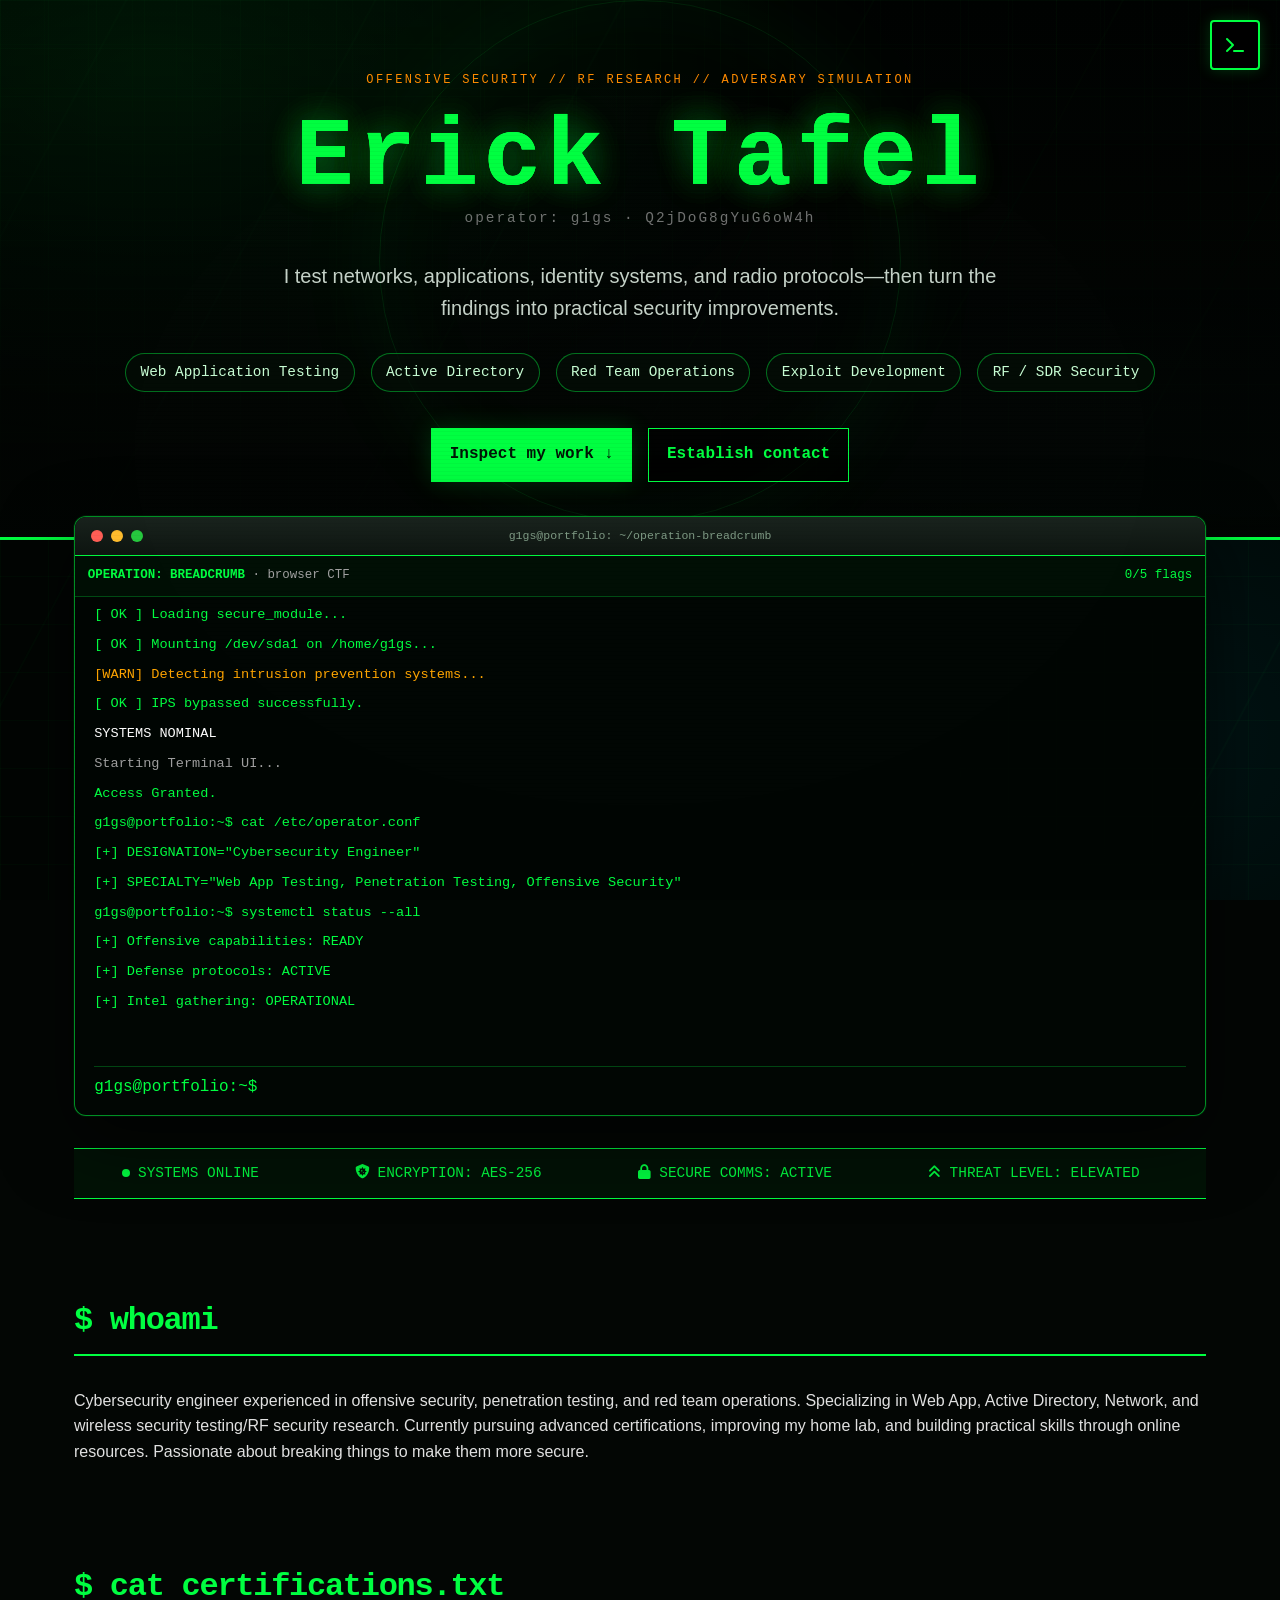
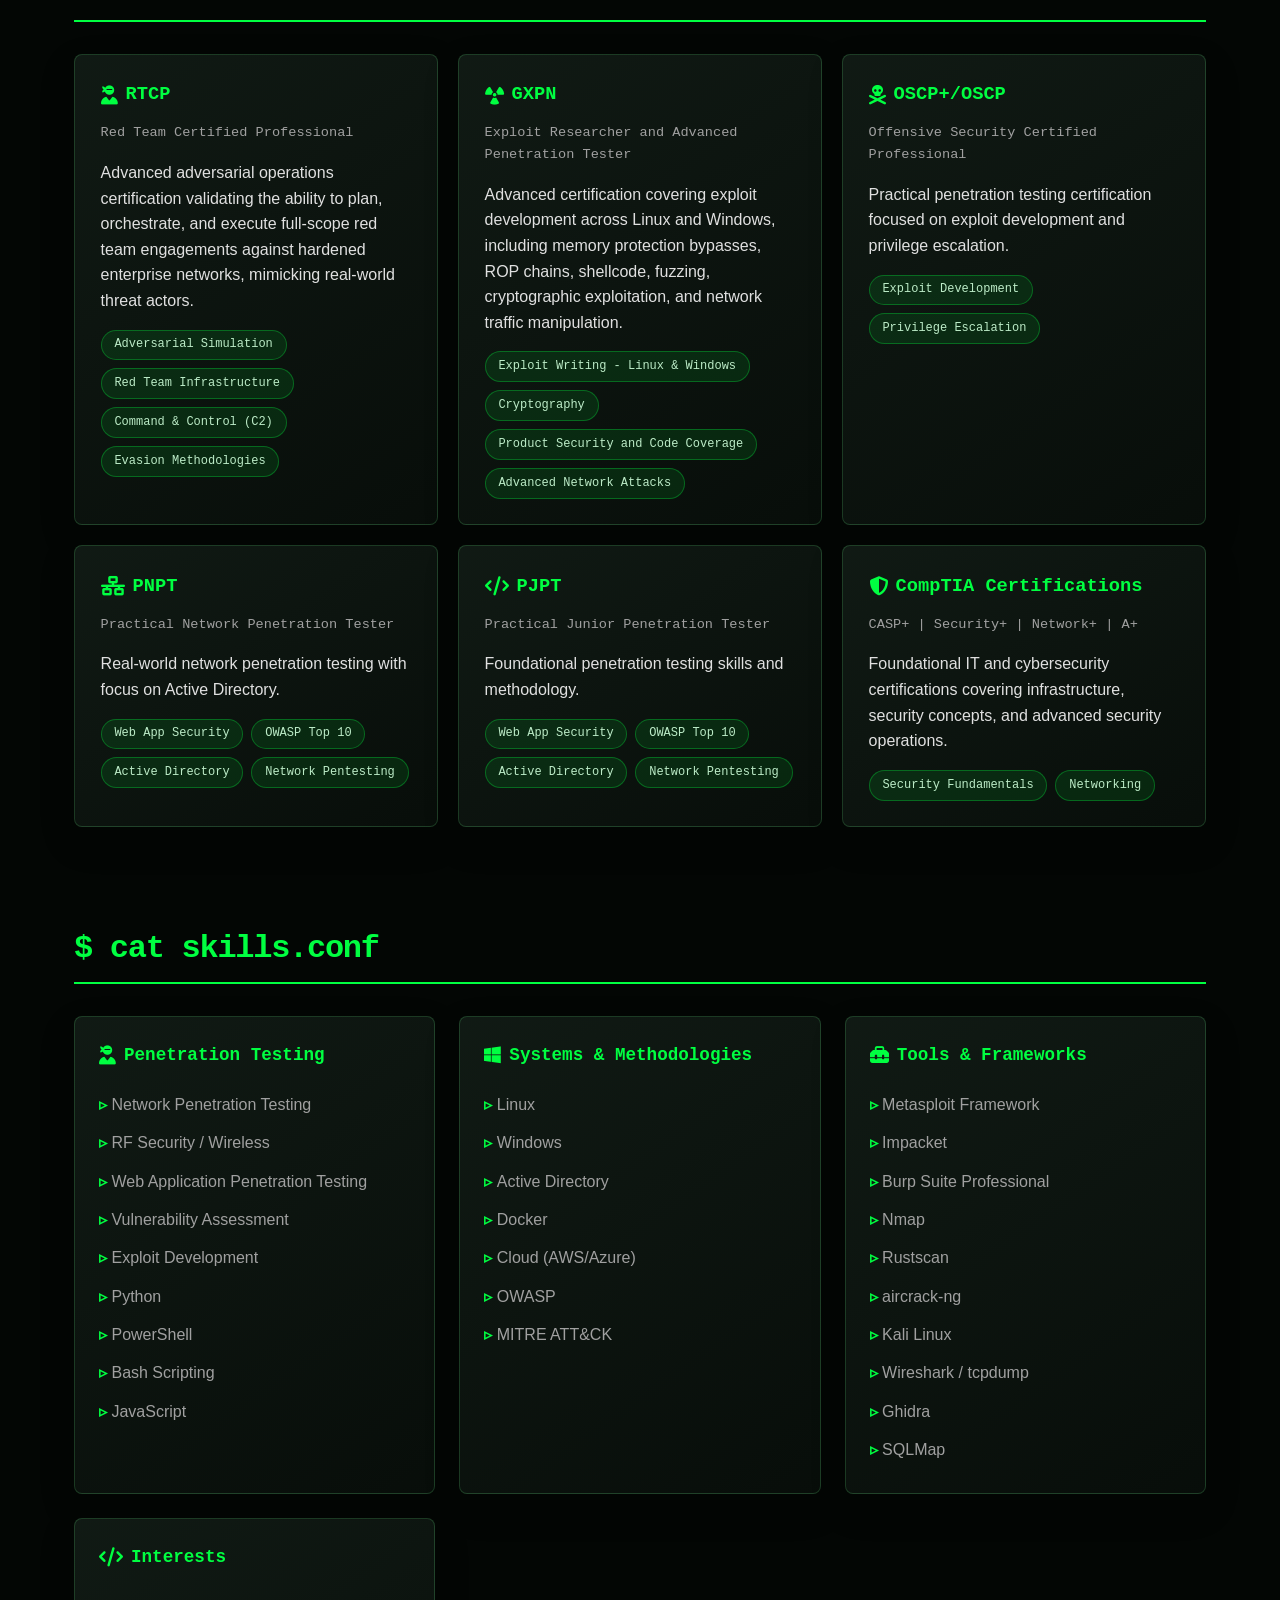
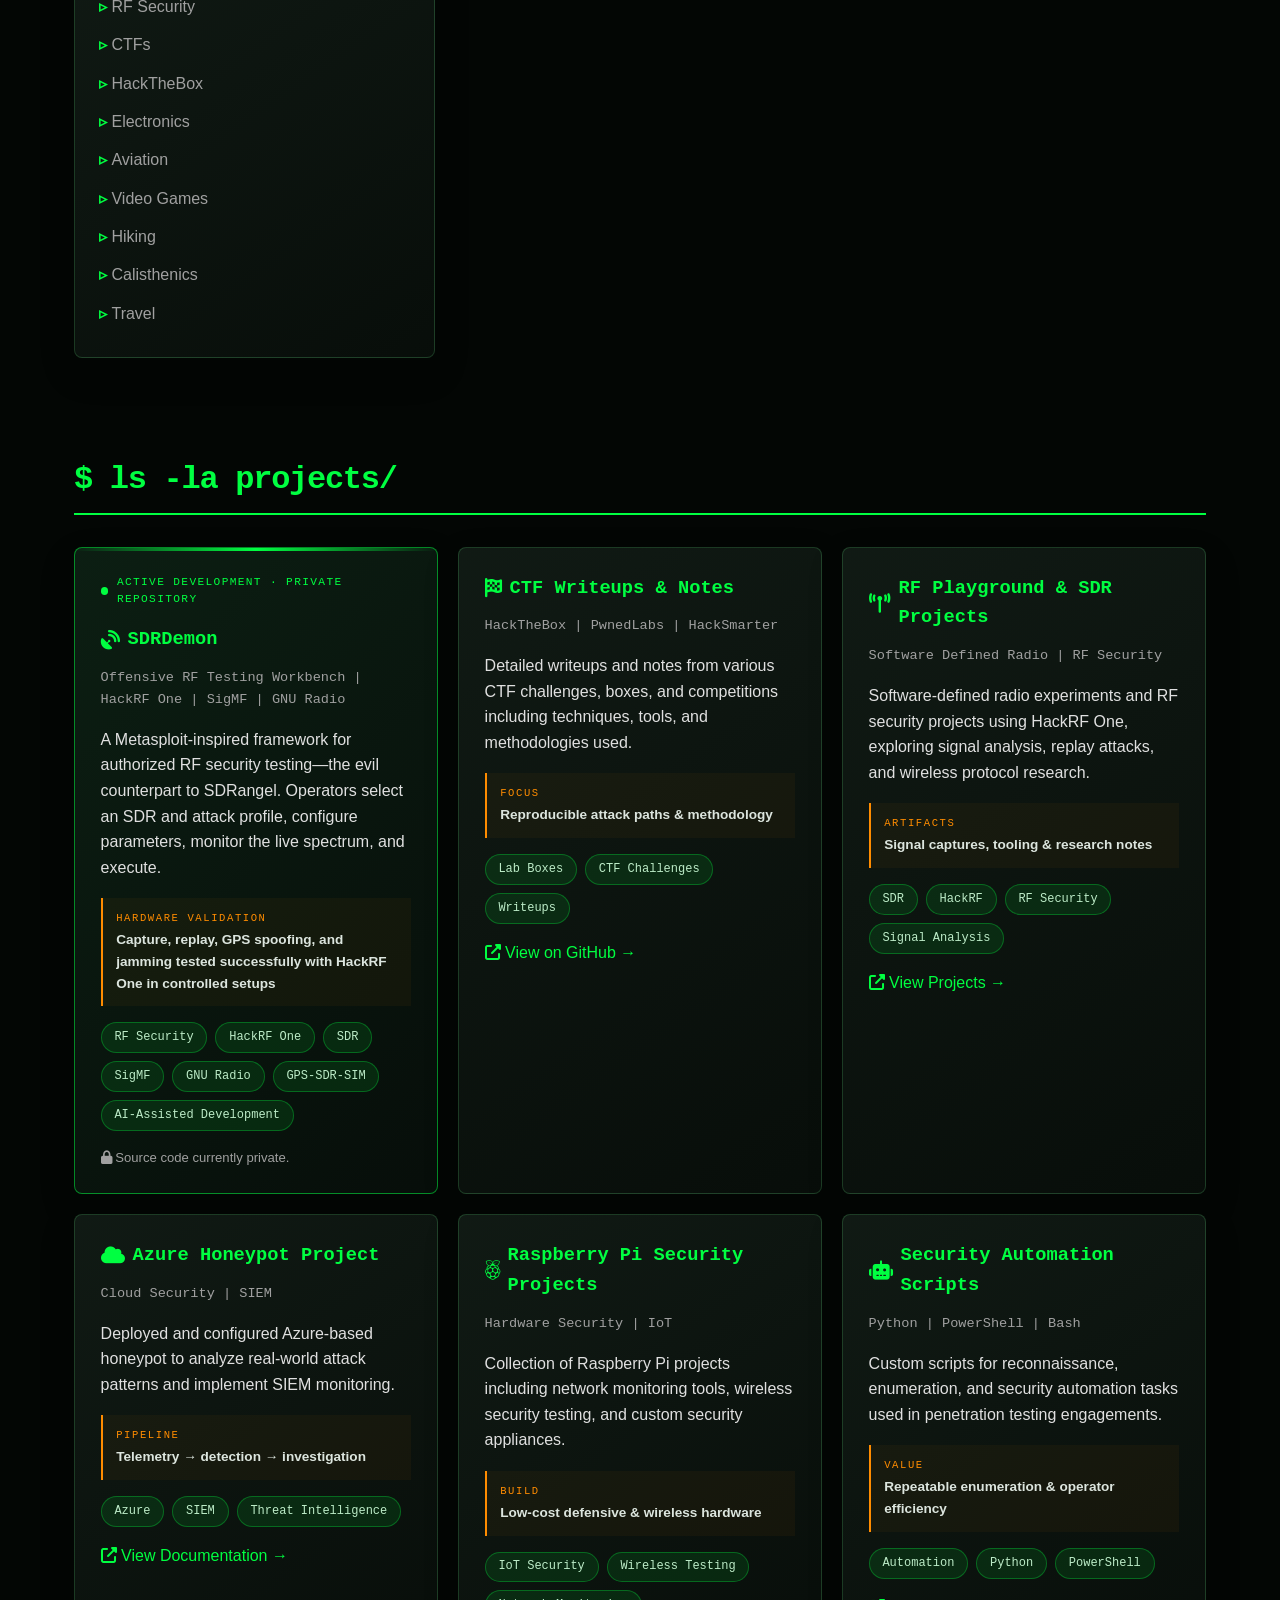
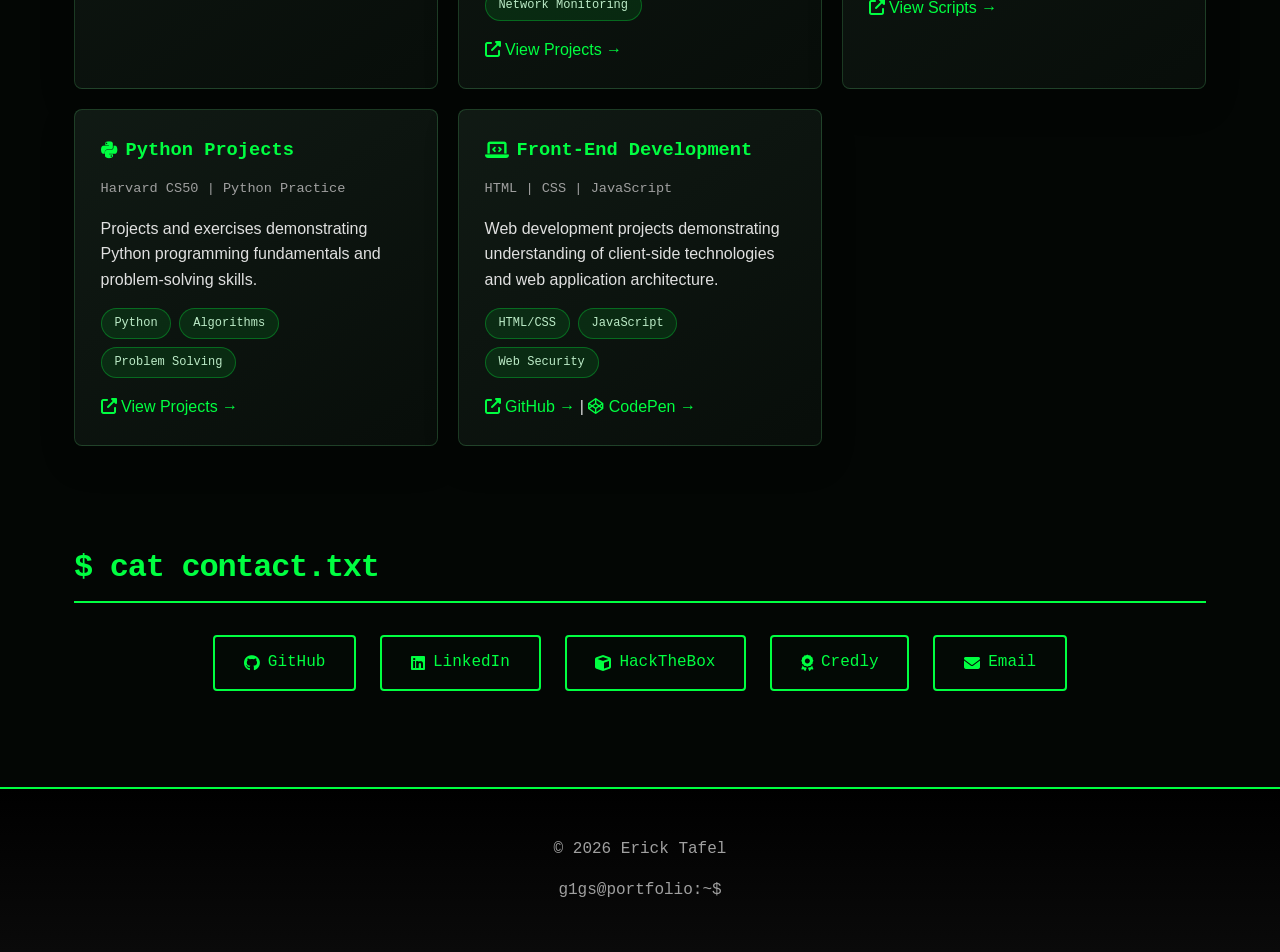
==== commit 17217d5d: "Update index.html" ====
--- a/index.html
+++ b/index.html
@@ -131,7 +131,7 @@
         <!-- About -->
         <section id="about">
             <h2> $ whoami</h2>
-            <p>Cybersecurity engineer with expertise in offensive security, penetration testing, and red team operations. Specializing in Active Directory exploitation, network penetration, and wireless security testing/RF security research. Currently pursuing advanced certifications, improving my home lab, and building practical skills through HackTheBox Pro Labs. Passionate about breaking things to make them more secure.</p>
+            <p>Cybersecurity engineer experienced in offensive security, penetration testing, and red team operations. Specializing in Web App, Active Directory, Network, and wireless security testing/RF security research. Currently pursuing advanced certifications, improving my home lab, and building practical skills through online resources. Passionate about breaking things to make them more secure.</p>
         </section>
 
         <!-- Certifications -->
@@ -273,22 +273,20 @@
                     <div class="project-status"><span class="status-dot"></span> ACTIVE DEVELOPMENT · PRIVATE REPOSITORY</div>
                     <h3><i class="fas fa-satellite-dish"></i> SDRDemon</h3>
                     <p class="card-meta">Offensive RF Testing Workbench | HackRF One | SigMF | GNU Radio</p>
-                    <p>A Metasploit-inspired framework for authorized RF security testing—the evil counterpart to SDRangel. Operators select an SDR and attack profile, configure parameters, monitor the live spectrum, and execute repeatable RF test workflows from one interface.</p>
-                    <div class="project-proof"><span>HARDWARE VALIDATION</span><strong>Capture, replay, GPS simulation/spoofing, and jamming tested successfully with HackRF One in controlled setups</strong></div>
-                    <p class="project-summary">Includes attack-profile execution, live spectrum analysis, SigMF/GRC interoperability, RF safety and link-budget tooling, drone-detection and debug workspaces, hardware diagnostics, exit-time log export, and gps-sdr-sim user-motion workflows.</p>
-                    <div class="validation-note"><strong>Current validation boundary:</strong> hardware testing is limited to HackRF One. Other SDRs and the drone-detection workflow remain unvalidated.</div>
+                    <p>A Metasploit-inspired framework for authorized RF security testing—the evil counterpart to SDRangel. Operators select an SDR and attack profile, configure parameters, monitor the live spectrum, and execute.</p>
+                    <div class="project-proof"><span>HARDWARE VALIDATION</span><strong>Capture, replay, GPS spoofing, and jamming tested successfully with HackRF One in controlled setups</strong></div>
                     <div class="tags">
                         <span class="tag">RF Security</span><span class="tag">HackRF One</span><span class="tag">SDR</span><span class="tag">SigMF</span><span class="tag">GNU Radio</span><span class="tag">GPS-SDR-SIM</span><span class="tag">AI-Assisted Development</span>
                     </div>
-                    <p class="private-project"><i class="fas fa-lock"></i> Source is private while the framework is under active development; public release may follow.</p>
+                    <p class="private-project"><i class="fas fa-lock"></i> Source code currently private.</p>
                 </article>
                 <div class="card">
                     <h3><i class="fas fa-flag-checkered"></i> CTF Writeups & Notes</h3>
-                    <p class="card-meta">HackTheBox | TryHackMe | CTF Platforms</p>
+                    <p class="card-meta">HackTheBox | PwnedLabs | HackSmarter </p>
                     <p>Detailed writeups and notes from various CTF challenges, boxes, and competitions including techniques, tools, and methodologies used.</p>
                     <div class="project-proof"><span>FOCUS</span><strong>Reproducible attack paths & methodology</strong></div>
                     <div class="tags">
-                        <span class="tag">HTB Boxes</span>
+                        <span class="tag">Lab Boxes</span>
                         <span class="tag">CTF Challenges</span>
                         <span class="tag">Writeups</span>
                     </div>
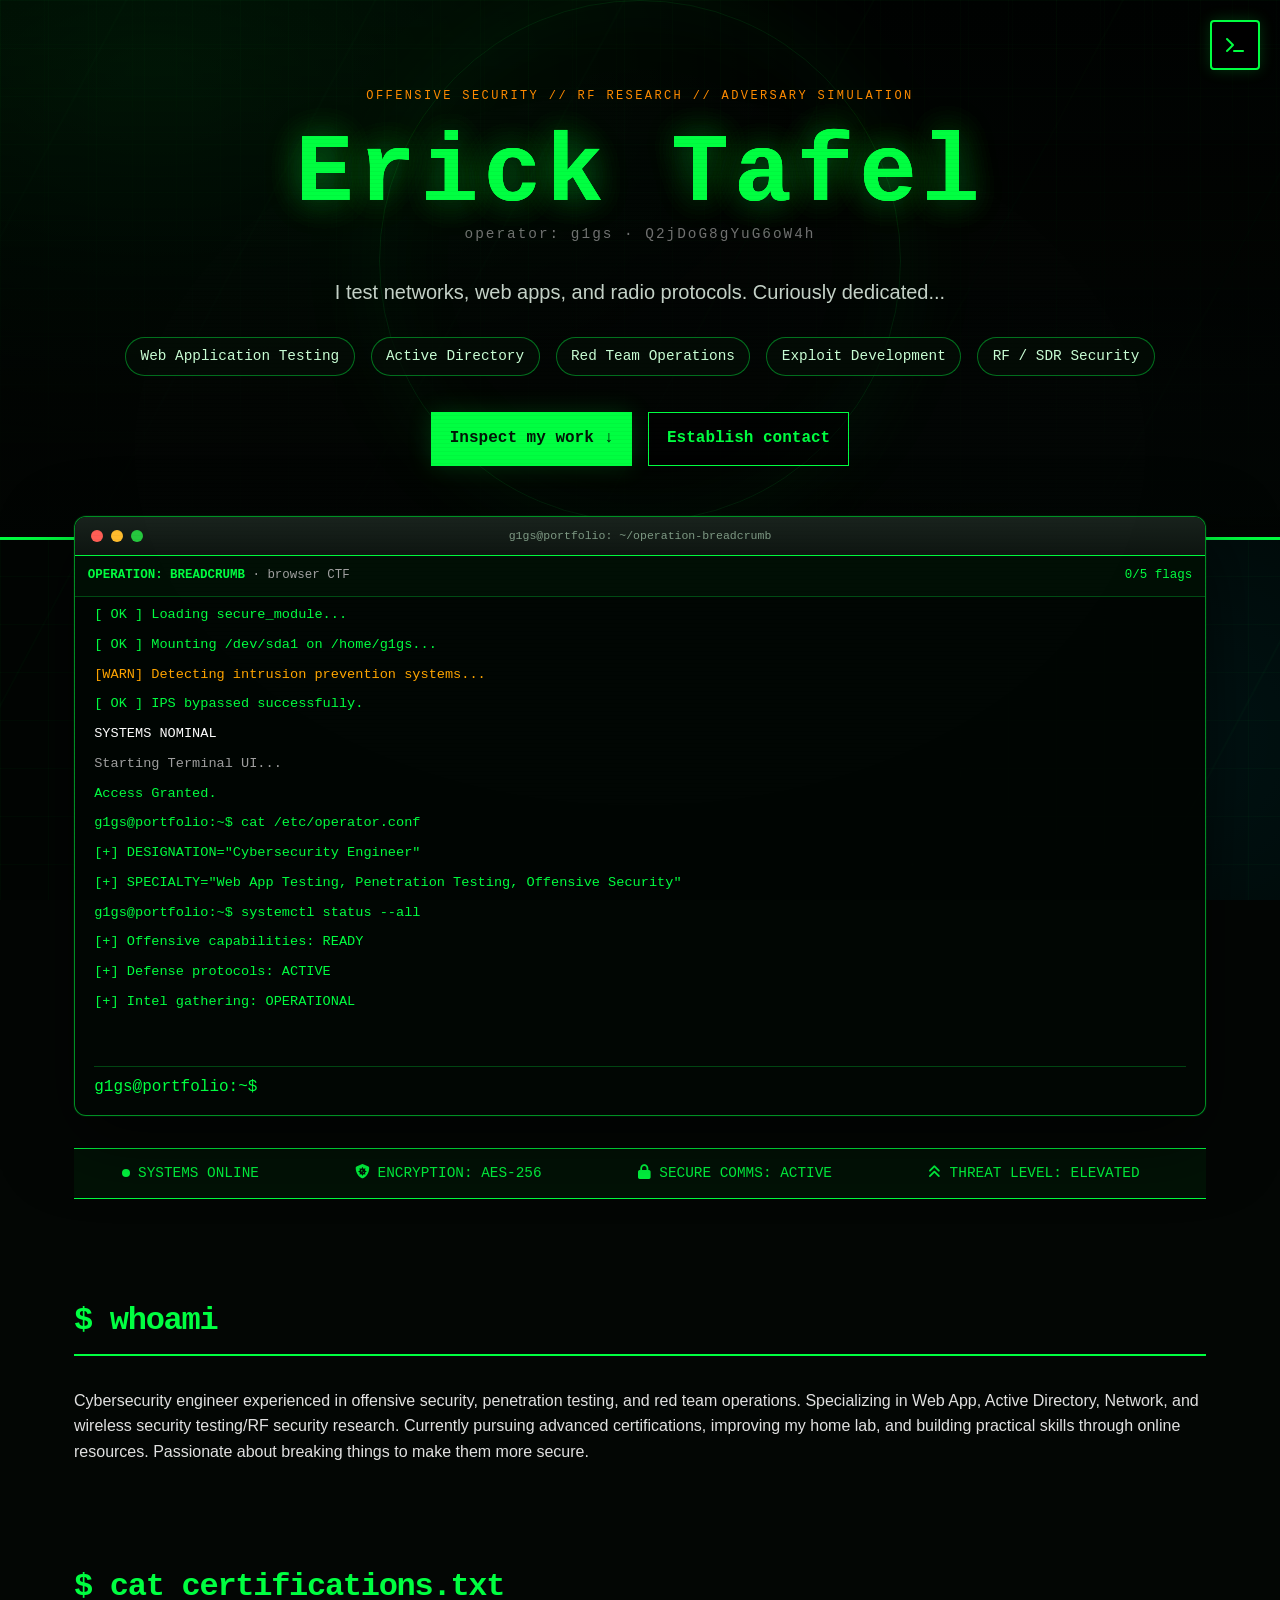
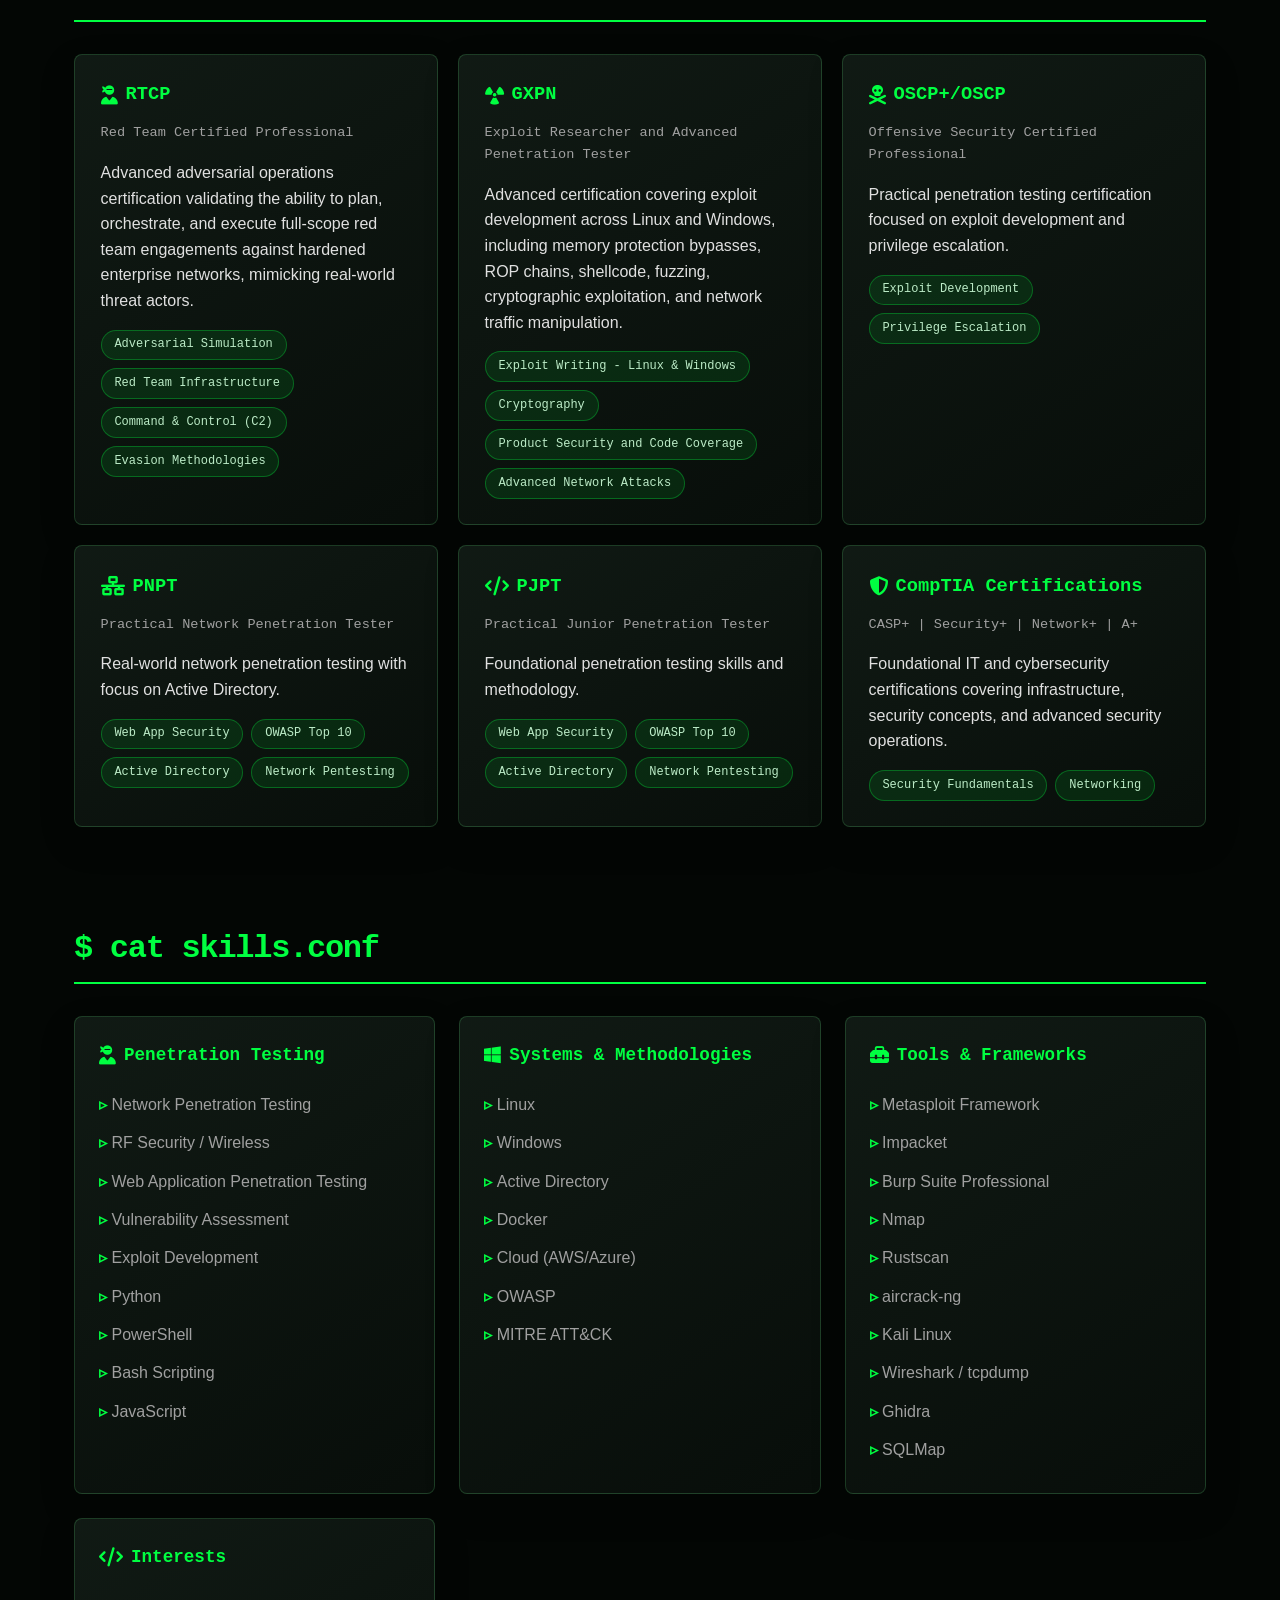
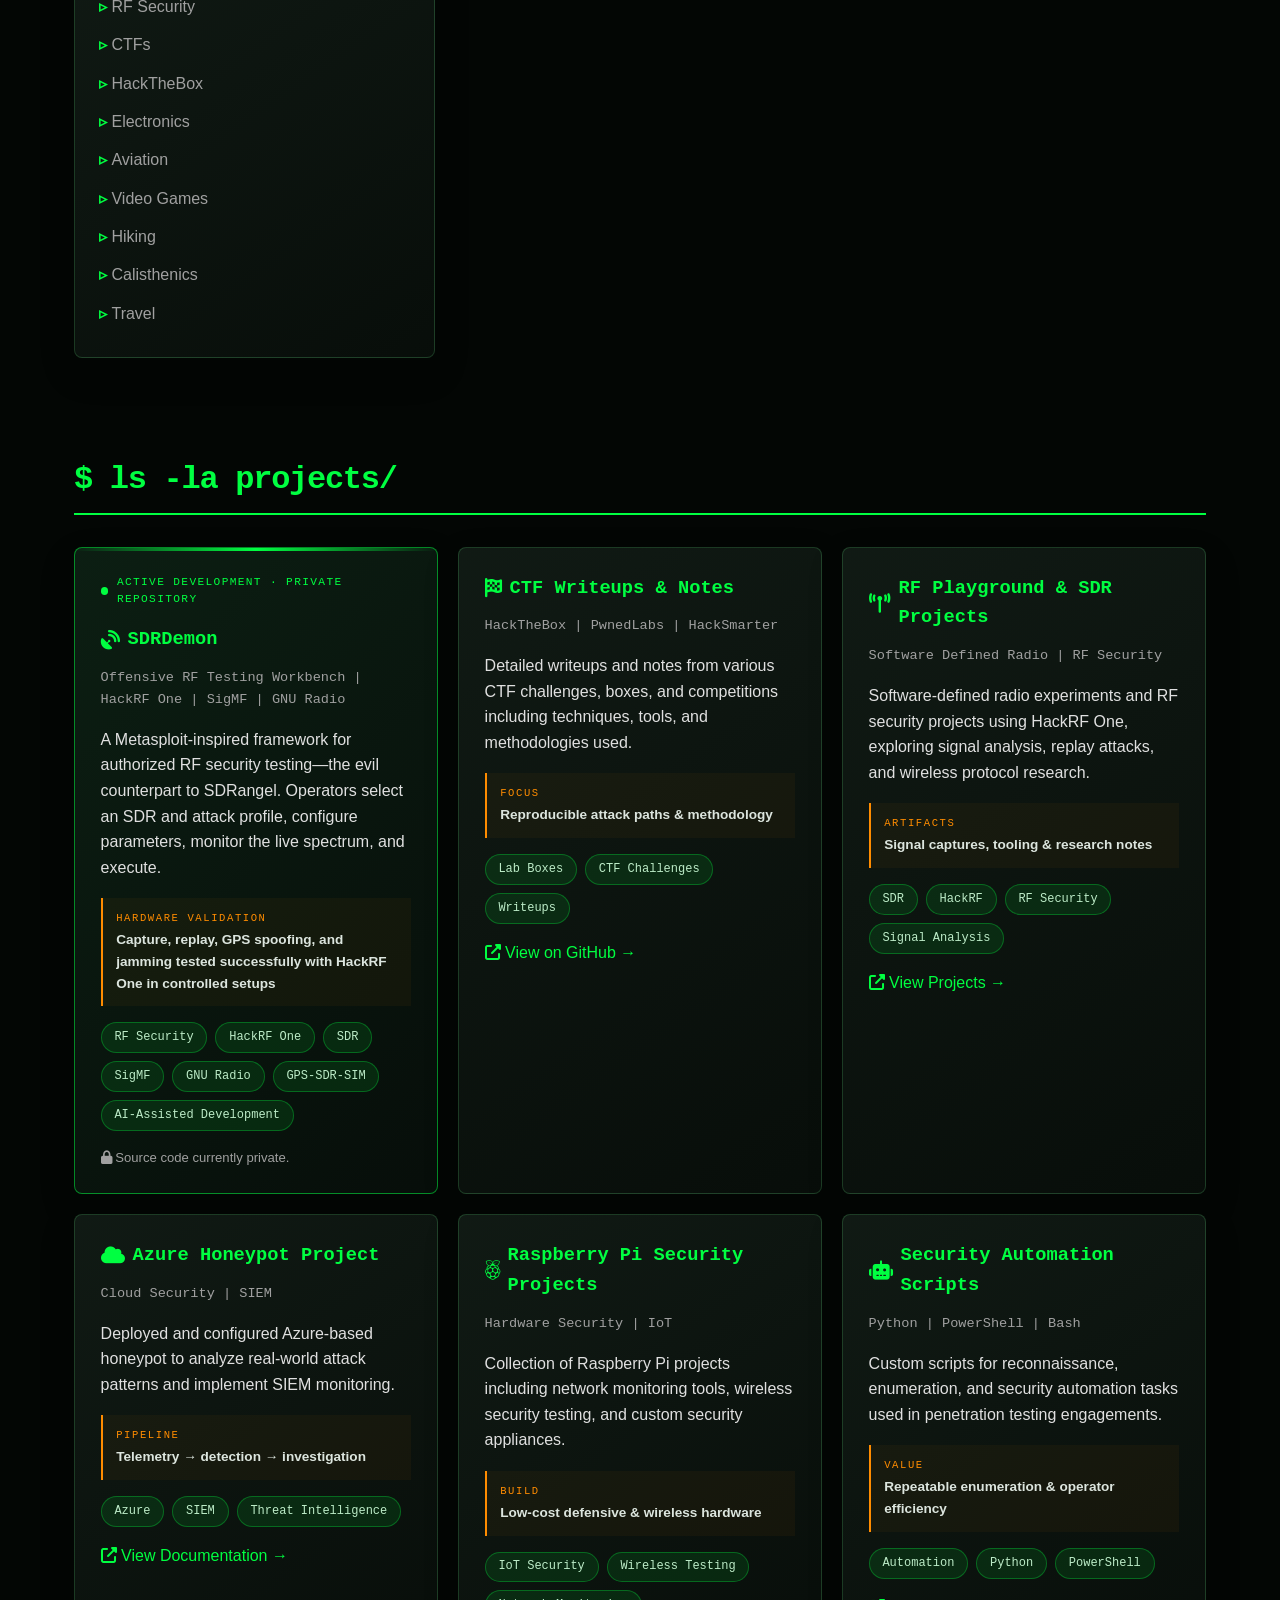
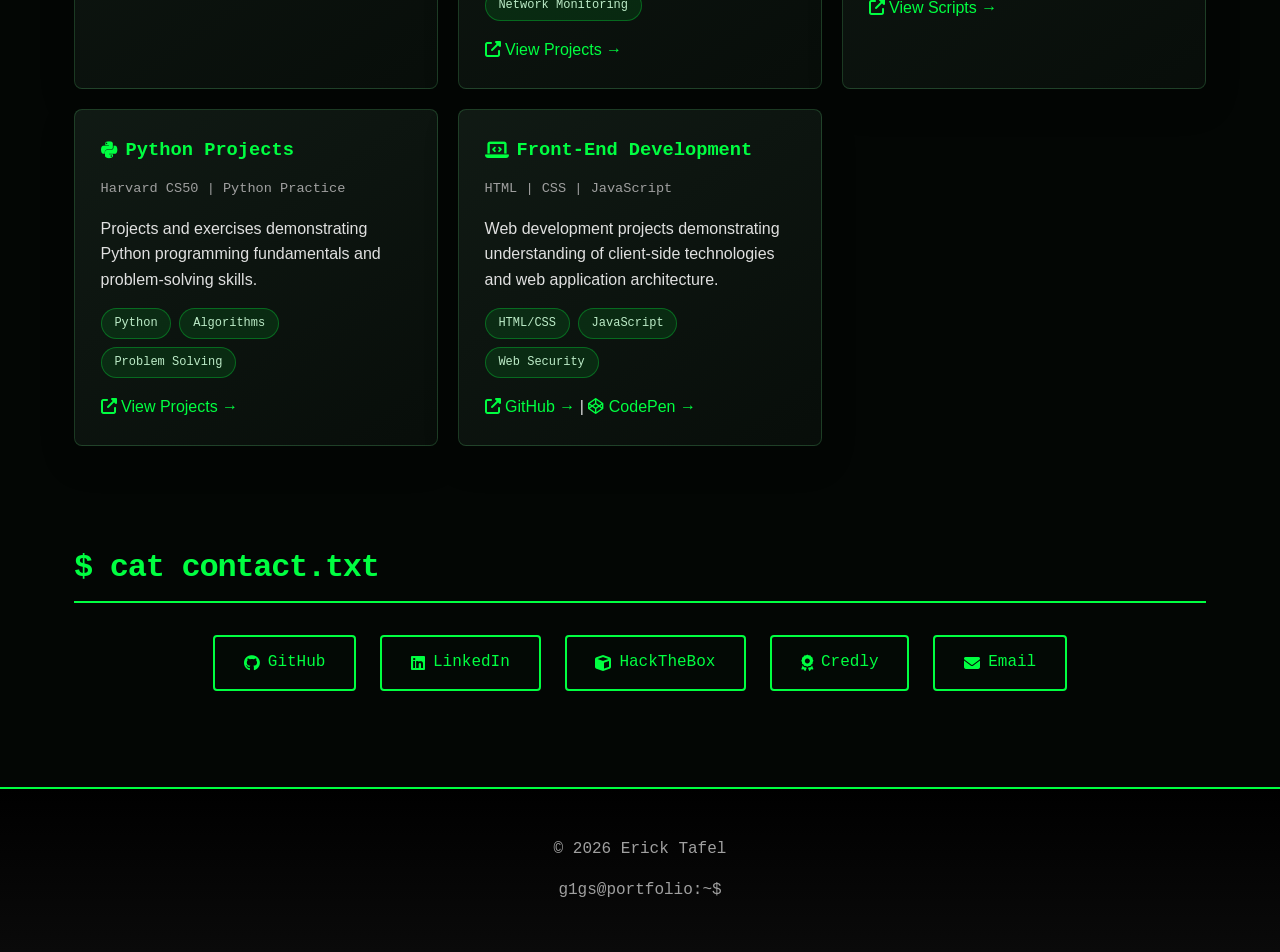
==== commit 0f190fb0: "Update index.html" ====
--- a/index.html
+++ b/index.html
@@ -31,7 +31,7 @@
         <p class="eyebrow">OFFENSIVE SECURITY // RF RESEARCH // ADVERSARY SIMULATION</p>
         <h1 class="glitch-title" data-text="Erick Tafel">Erick Tafel</h1>
         <p class="alias">operator: g1gs · Q2jDoG8gYuG6oW4h</p>
-        <p class="subtitle">I test networks, applications, identity systems, and radio protocols—then turn the findings into practical security improvements.</p>
+        <p class="subtitle">I test networks, web apps, and radio protocols. Curiously dedicated... </p>
         <div class="roles" aria-label="Specialties">
             <span class="role-tag">Web Application Testing</span>
             <span class="role-tag">Active Directory</span>
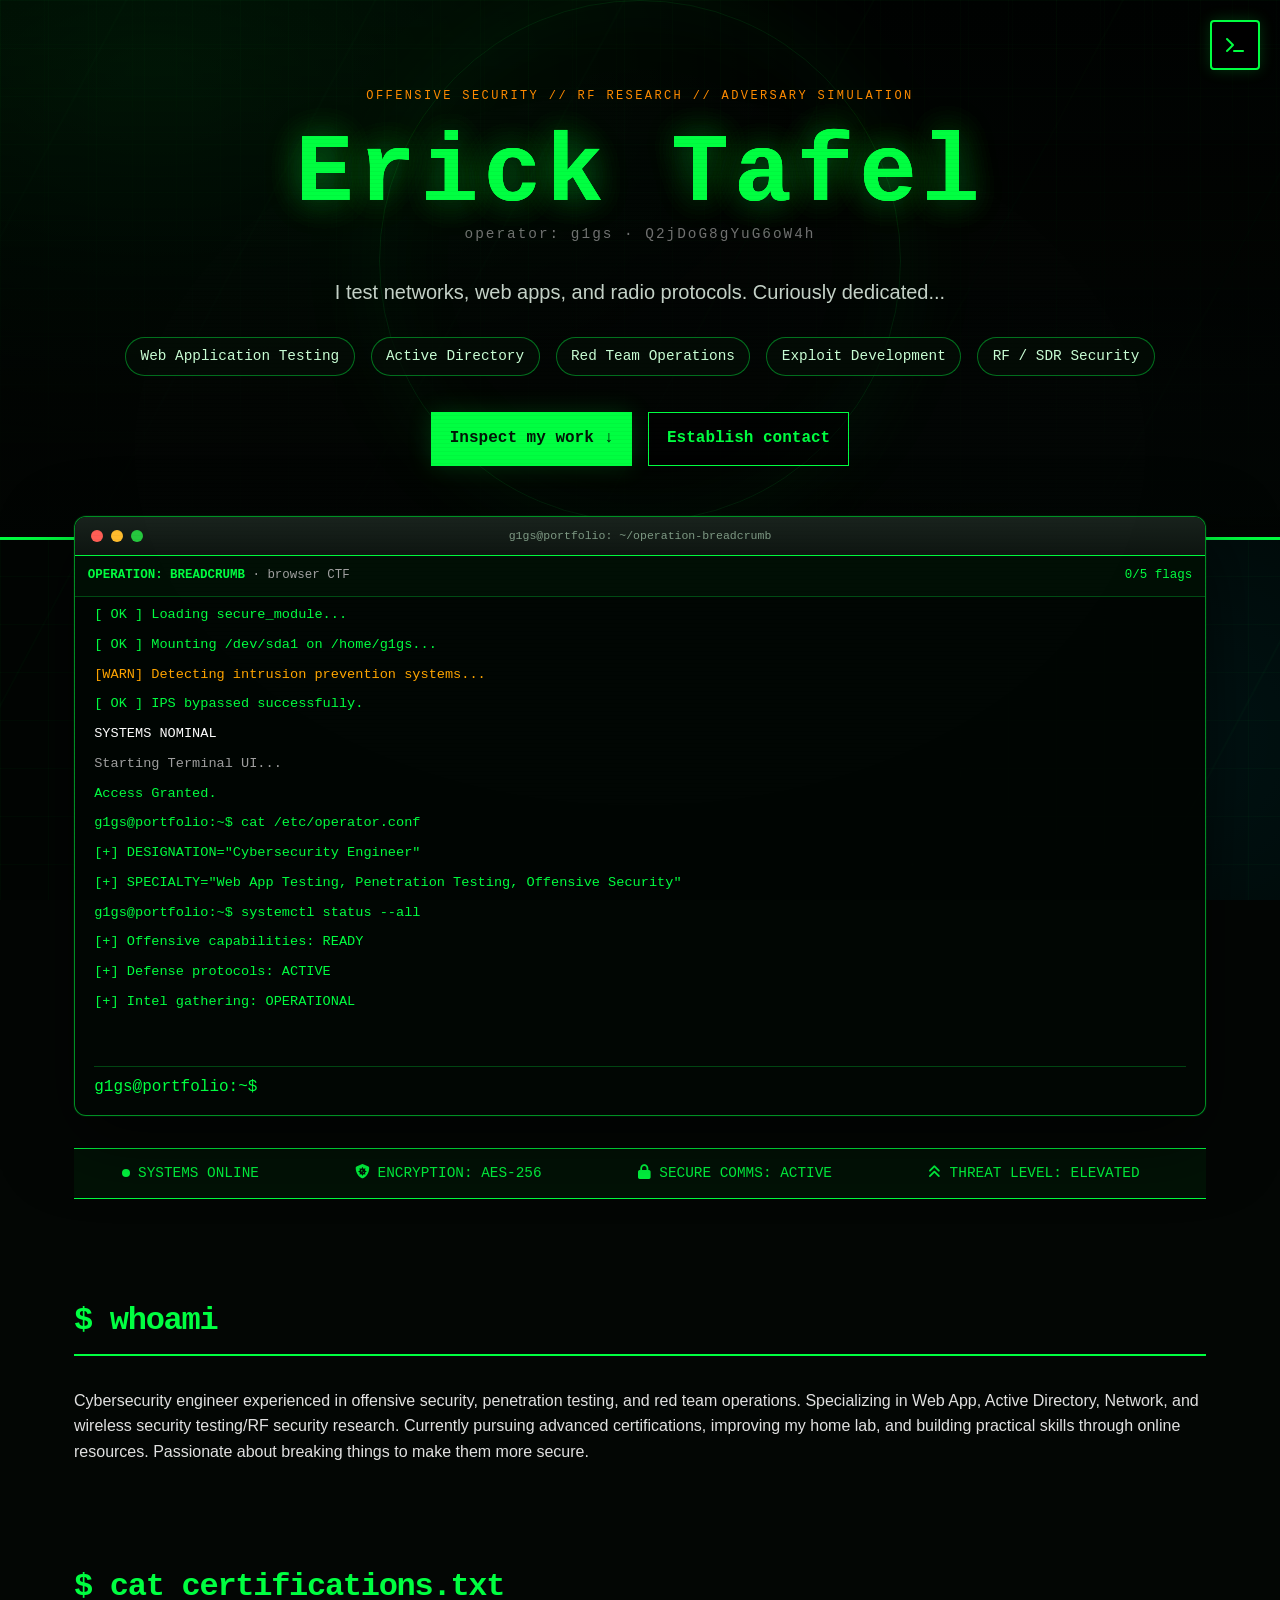
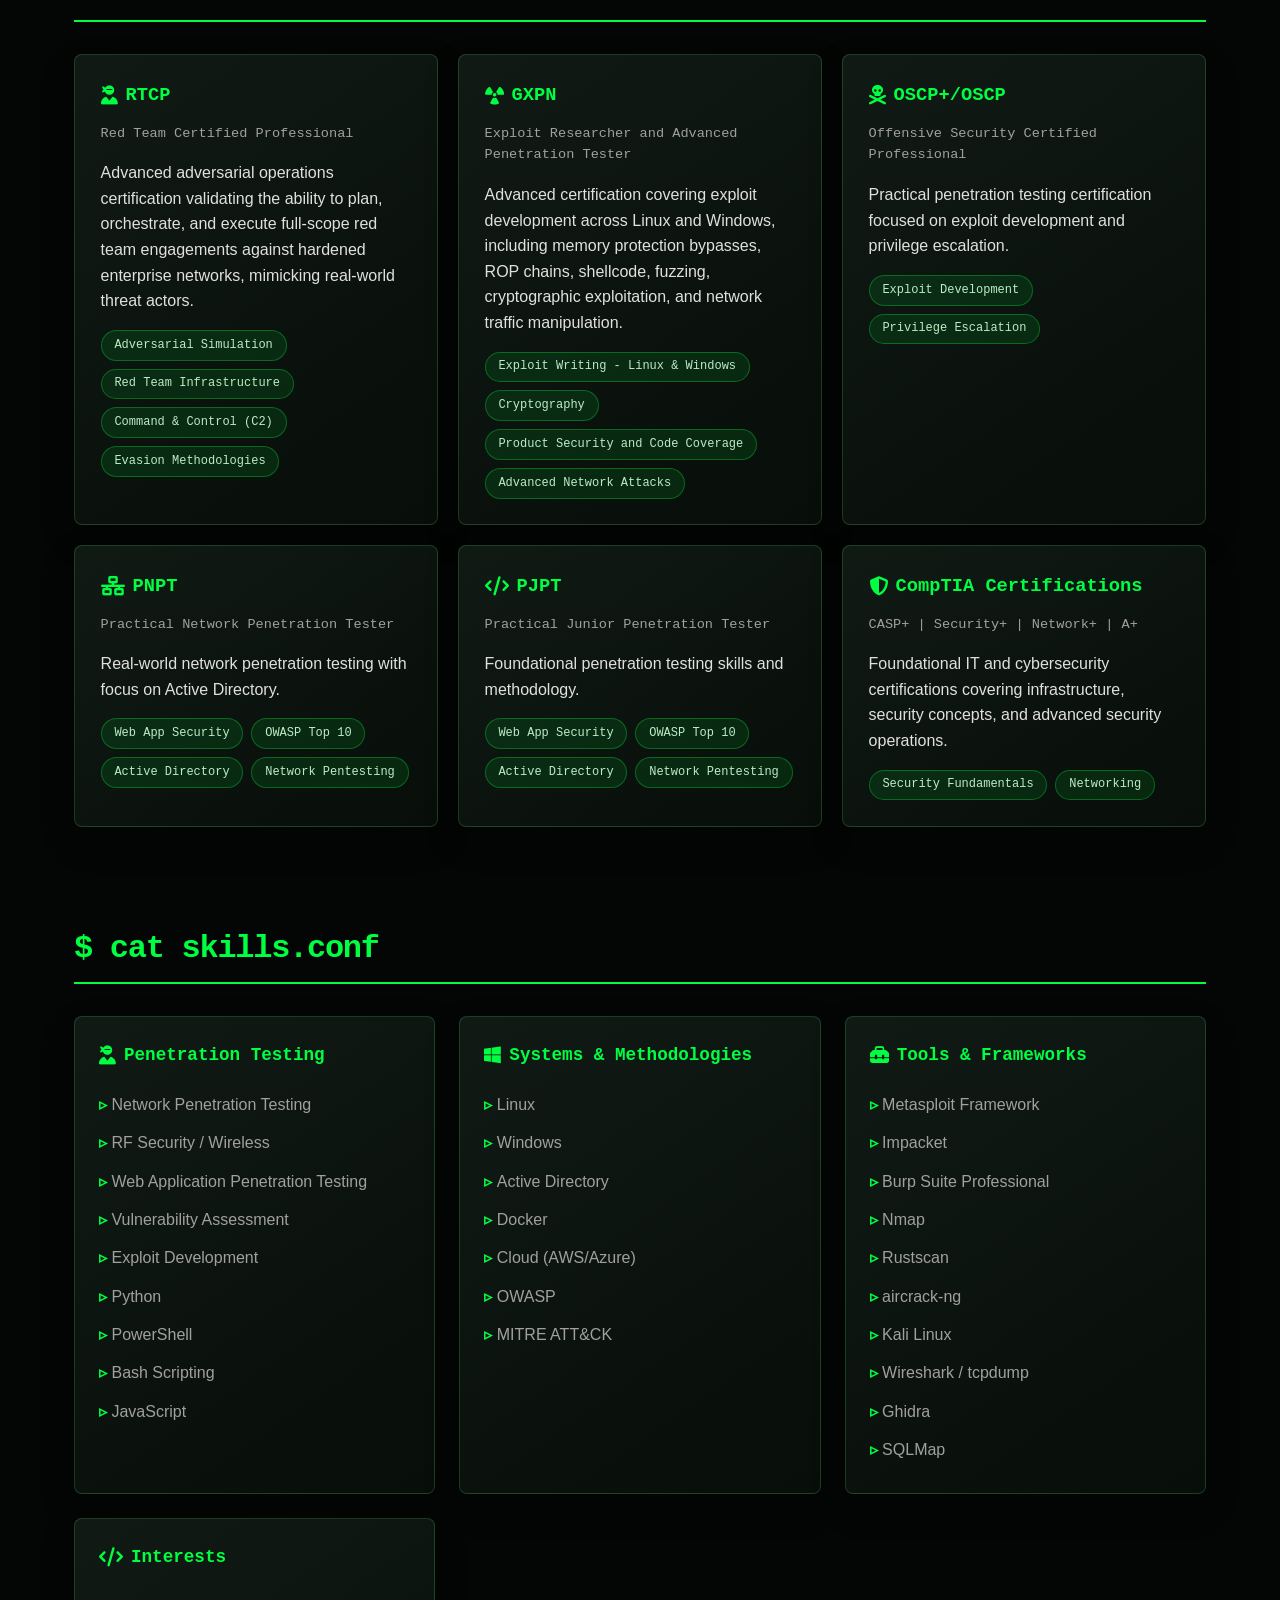
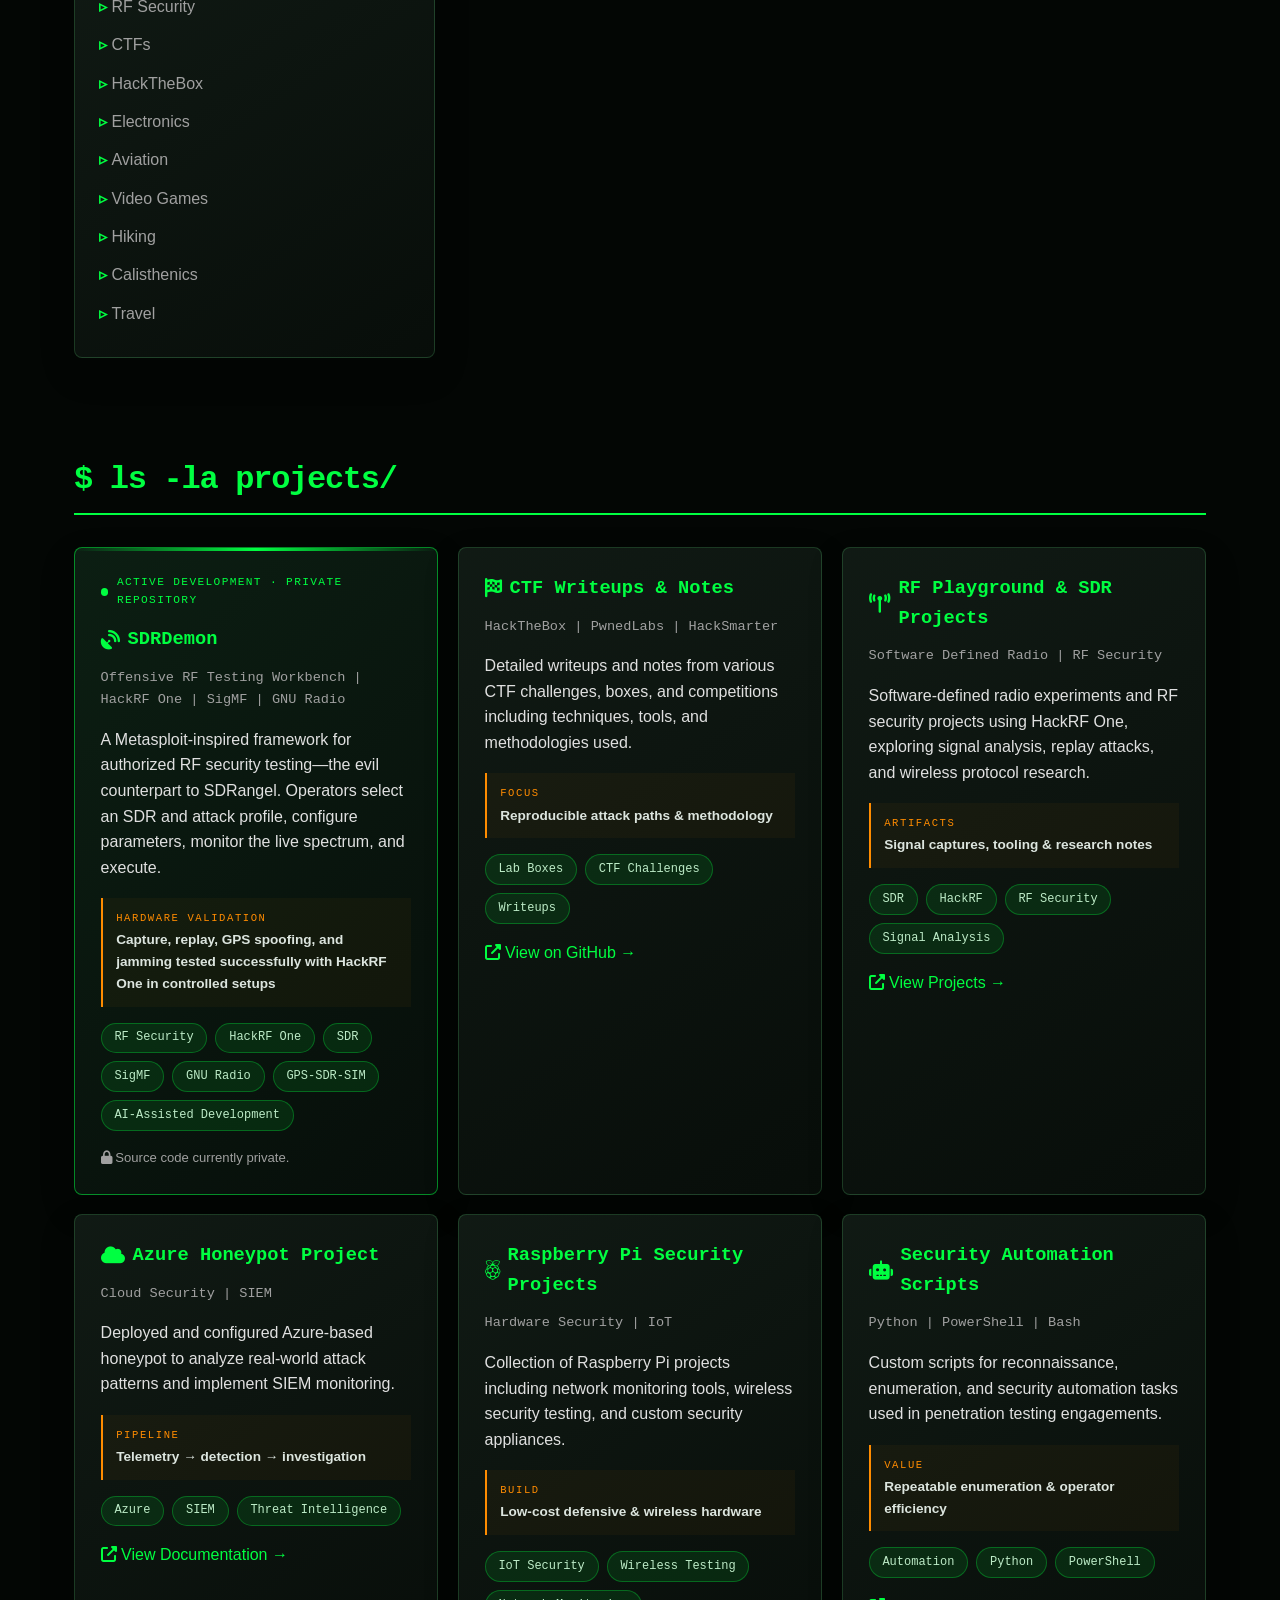
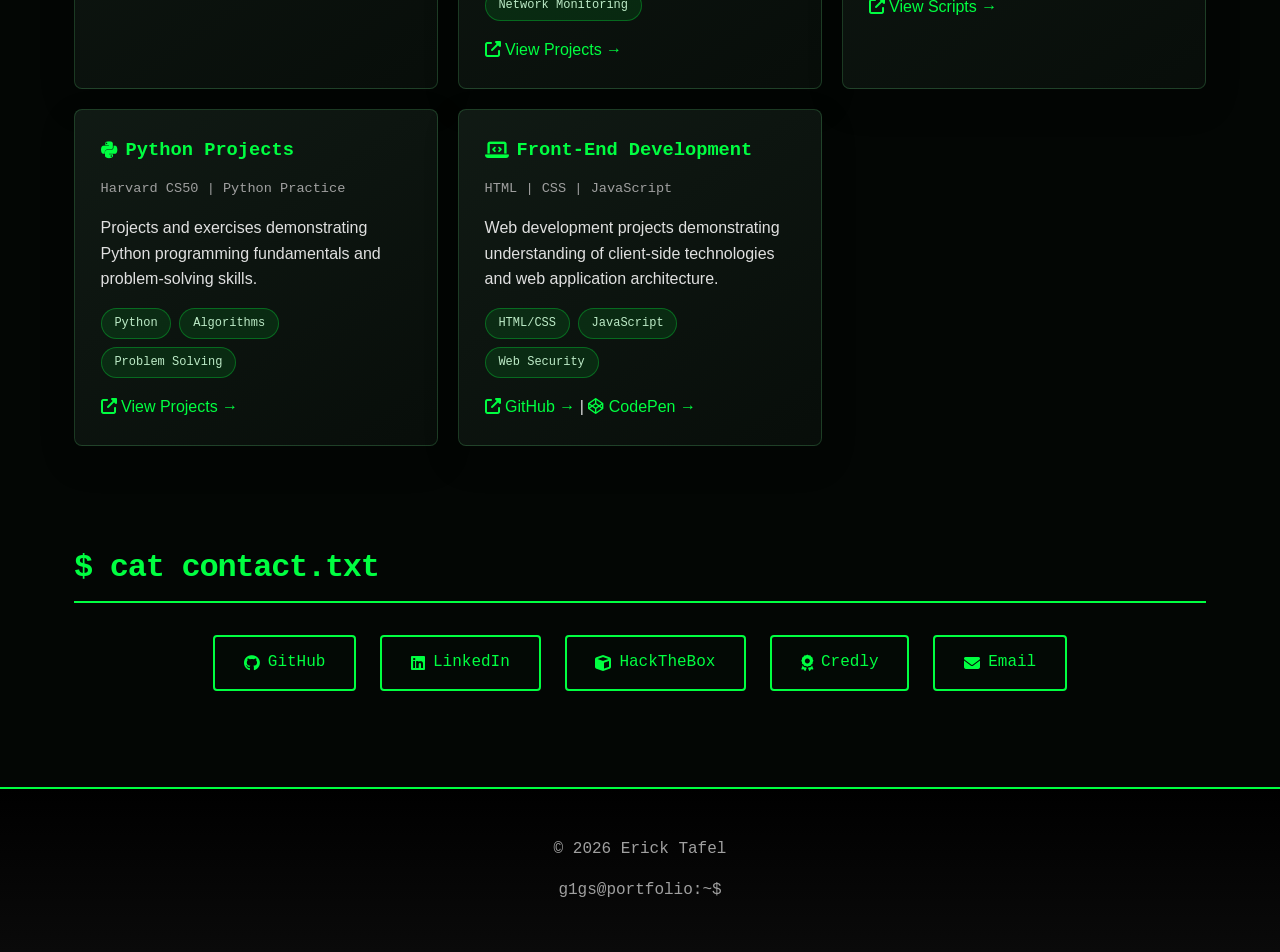
==== commit 88c69083: "Add files via upload" ====
--- a/index.html
+++ b/index.html
@@ -11,7 +11,7 @@
     <meta property="og:type" content="website">
     <title>Erick Tafel | Offensive Security Engineer</title>
     <link rel="stylesheet" href="https://cdnjs.cloudflare.com/ajax/libs/font-awesome/6.4.0/css/all.min.css">
-    <link rel="stylesheet" href="styles.css?v=20260802">
+    <link rel="stylesheet" href="styles.css?v=20260803">
 </head>
 <body>
 <a class="skip-link" href="#main-content">Skip to content</a>
@@ -386,4 +386,4 @@
             <span class="cursor"></span>
         </p>
     </footer>
-<script src="terminal.js?v=20260801" defer></script>
+<script src="terminal.js?v=20260803" defer></script>
--- a/styles.css
+++ b/styles.css
@@ -673,7 +673,7 @@
 .cards { gap:1.25rem; }
 .card,.skill-category { background:linear-gradient(145deg,rgba(17,27,21,.96),rgba(8,14,10,.96)); border:1px solid var(--line); box-shadow:0 14px 35px rgba(0,0,0,.2); }
 .card { padding:1.6rem; overflow:hidden; }
-.card:hover { transform:translateY(-4px); box-shadow:0 18px 45px rgba(0,0,0,.38),0 0 22px rgba(0,255,65,.08); }
+.card:hover { box-shadow:0 24px 55px rgba(0,0,0,.48),0 0 28px rgba(0,255,65,.12); }
 .card p:not(.card-meta),.skill-category li,#about p { font-family:Arial,sans-serif; }
 .project-proof { display:grid; gap:.15rem; margin:1.1rem 0 0; padding:.75rem .85rem; border-left:2px solid var(--glitch-orange); background:rgba(255,140,0,.045); }
 .project-proof span { color:var(--glitch-orange); font-size:.66rem; letter-spacing:.15em; }
@@ -735,3 +735,39 @@
 @keyframes ambient-shift { from { filter:hue-rotate(0deg) brightness(.95); } to { filter:hue-rotate(8deg) brightness(1.08); } }
 @keyframes seamless-scan { from { background-position:0 0,0 -100%,center; } to { background-position:0 0,0 220%,center; } }
  (prefers-reduced-motion:reduce) { body::before,body::after { animation:none !important; } }
+
+/* Cursor-reactive parallax cards, inspired by Andy Merskin's depth cards. */
+@media (hover:hover) and (pointer:fine) {
+    .card {
+        --card-rx:0deg; --card-ry:0deg;
+        --card-glow-x:50%; --card-glow-y:50%;
+        transform:perspective(900px) rotateX(var(--card-rx)) rotateY(var(--card-ry));
+        transform-style:preserve-3d;
+        transform-origin:center;
+        transition:transform 900ms cubic-bezier(.445,.05,.55,.95),border-color 300ms ease,box-shadow 900ms cubic-bezier(.23,1,.32,1);
+        will-change:transform;
+    }
+    .card::after {
+        content:""; position:absolute; inset:-1px; z-index:0;
+        border-radius:inherit; pointer-events:none; opacity:0;
+        background:radial-gradient(circle at var(--card-glow-x) var(--card-glow-y),rgba(150,255,176,.20),transparent 36%);
+        mix-blend-mode:screen;
+        transition:opacity 600ms cubic-bezier(.23,1,.32,1);
+    }
+    .card > * {
+        position:relative; z-index:1;
+        transform:translateZ(22px);
+        transition:transform 900ms cubic-bezier(.445,.05,.55,.95);
+    }
+    .card:hover,.card.is-tilting {
+        border-color:var(--neon-green);
+        transition:transform 90ms linear,border-color 300ms ease,box-shadow 600ms cubic-bezier(.23,1,.32,1);
+    }
+    .card:hover::before,.card.is-tilting::before,
+    .card:hover::after,.card.is-tilting::after { opacity:1; }
+    .card:hover > *,.card.is-tilting > * { transform:translateZ(34px); }
+}
+@media (prefers-reduced-motion:reduce) {
+    .card,.card > * { transform:none !important; transition:none !important; }
+    .card::after { display:none; }
+}
